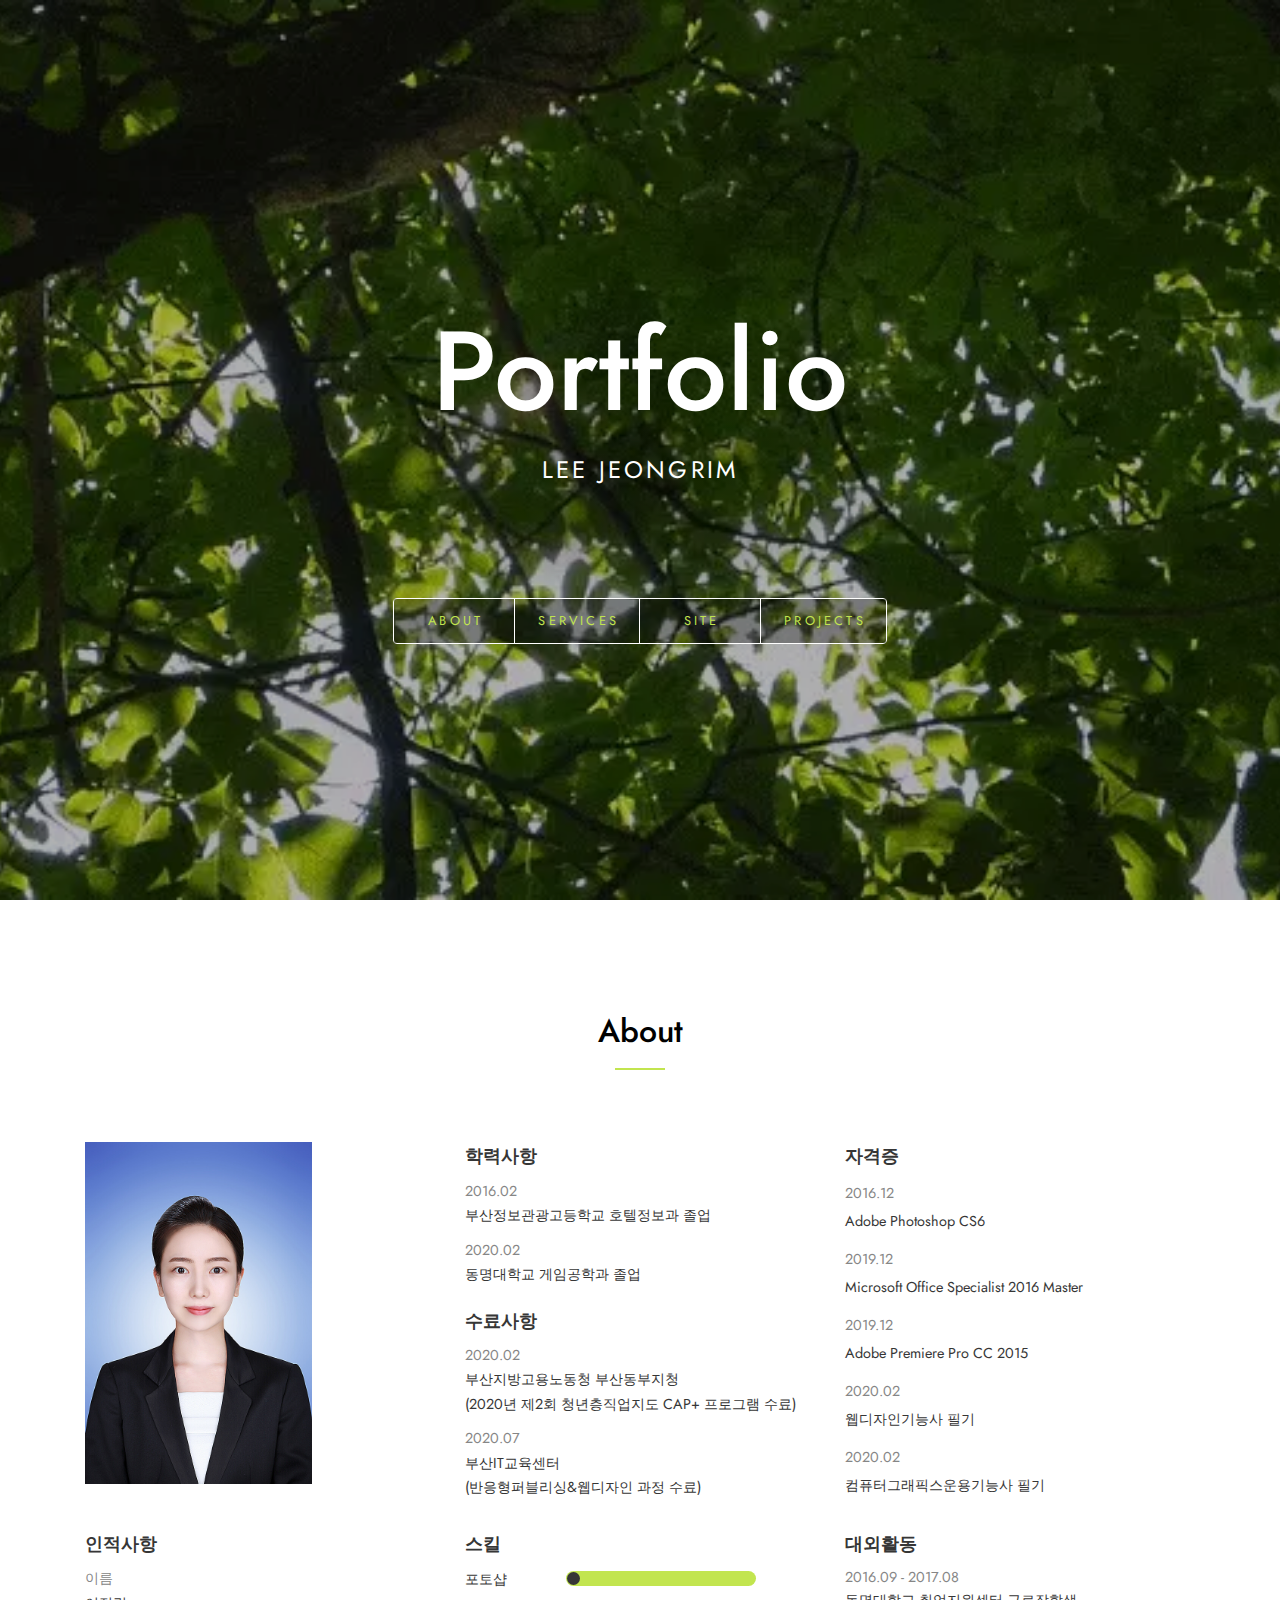
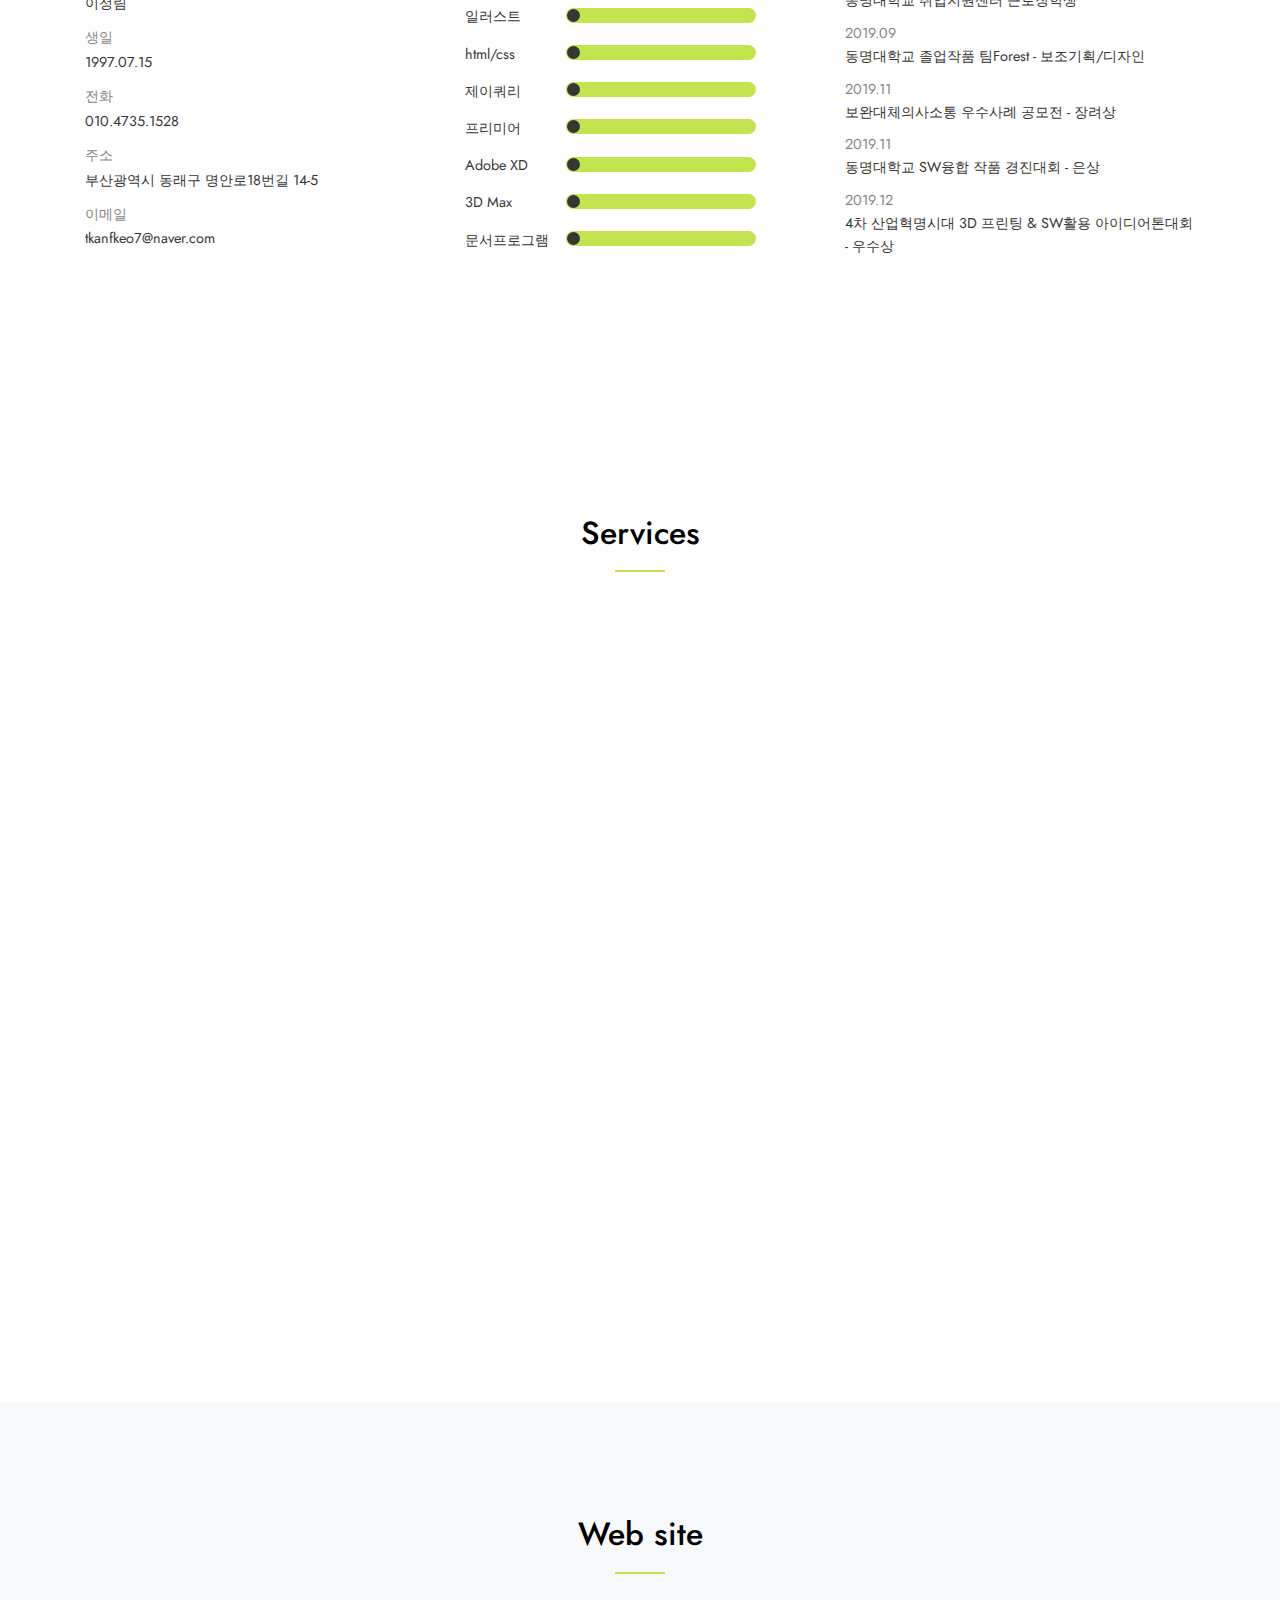
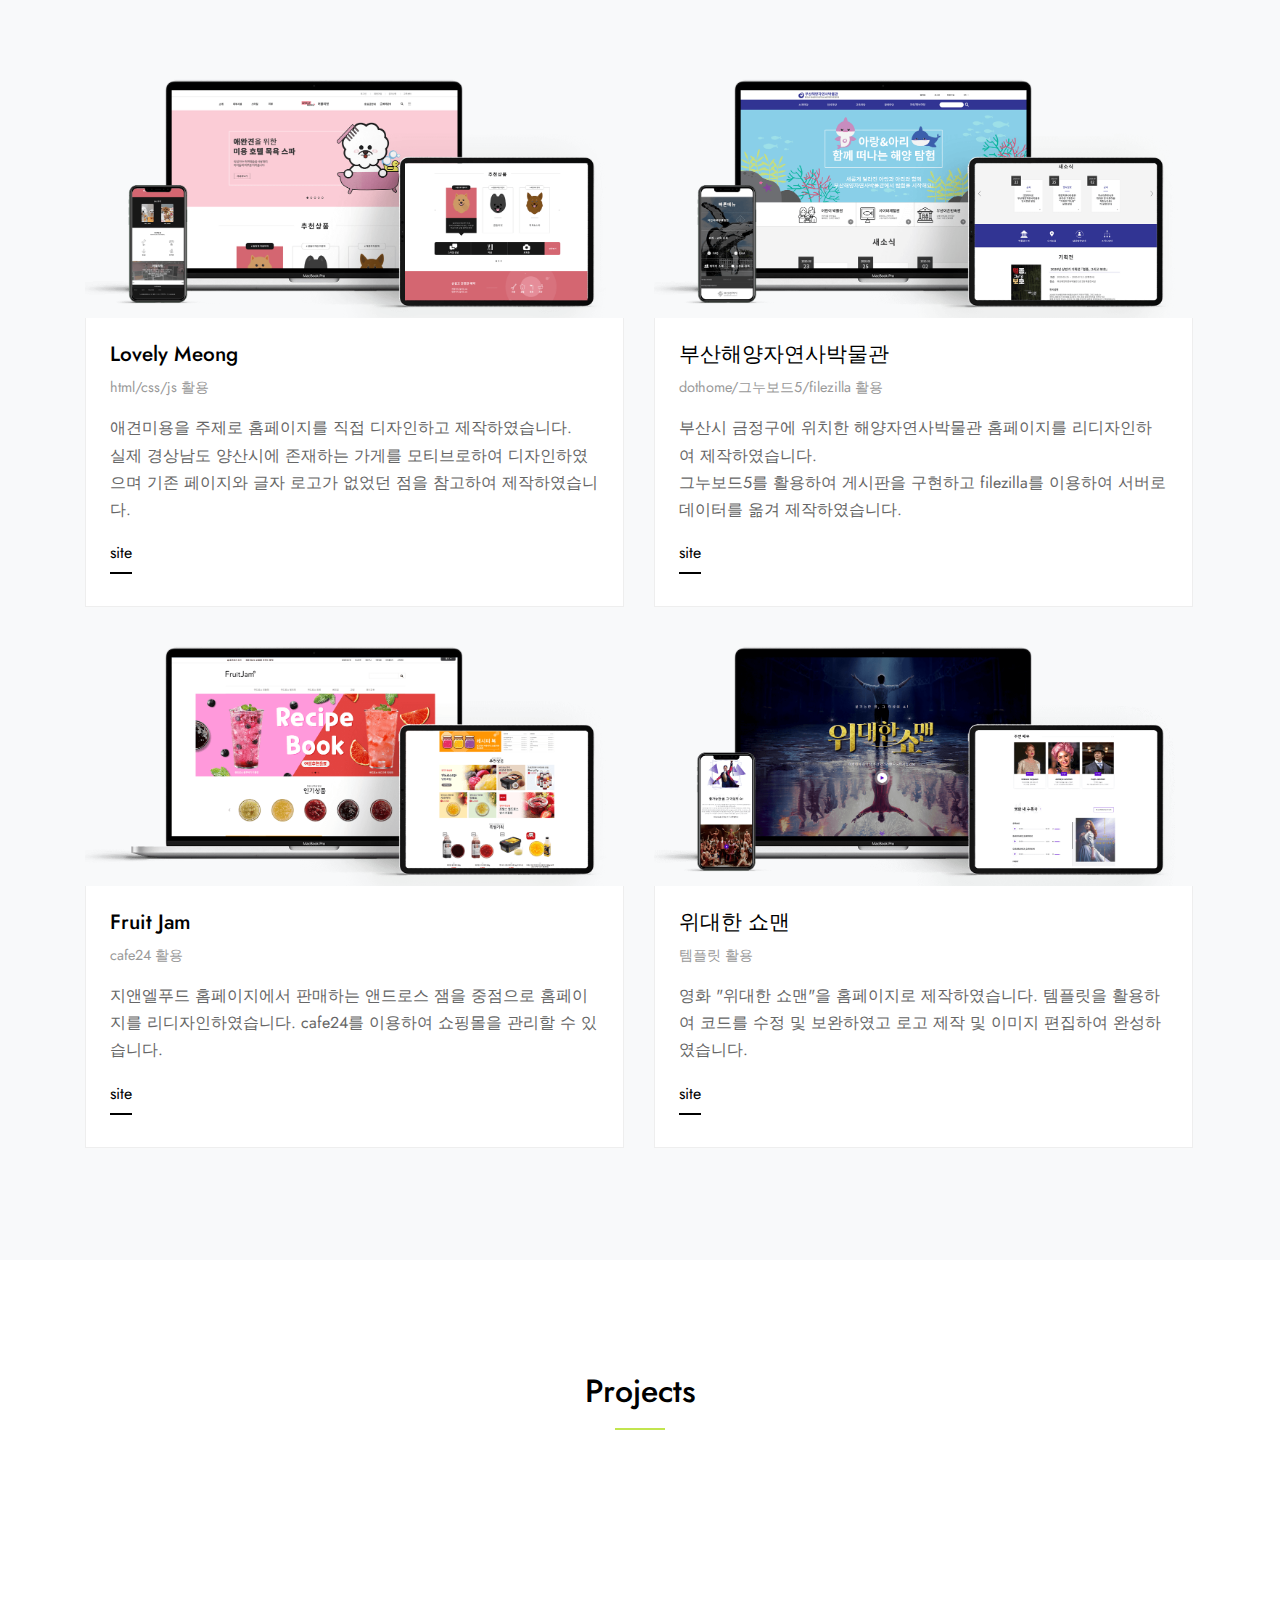
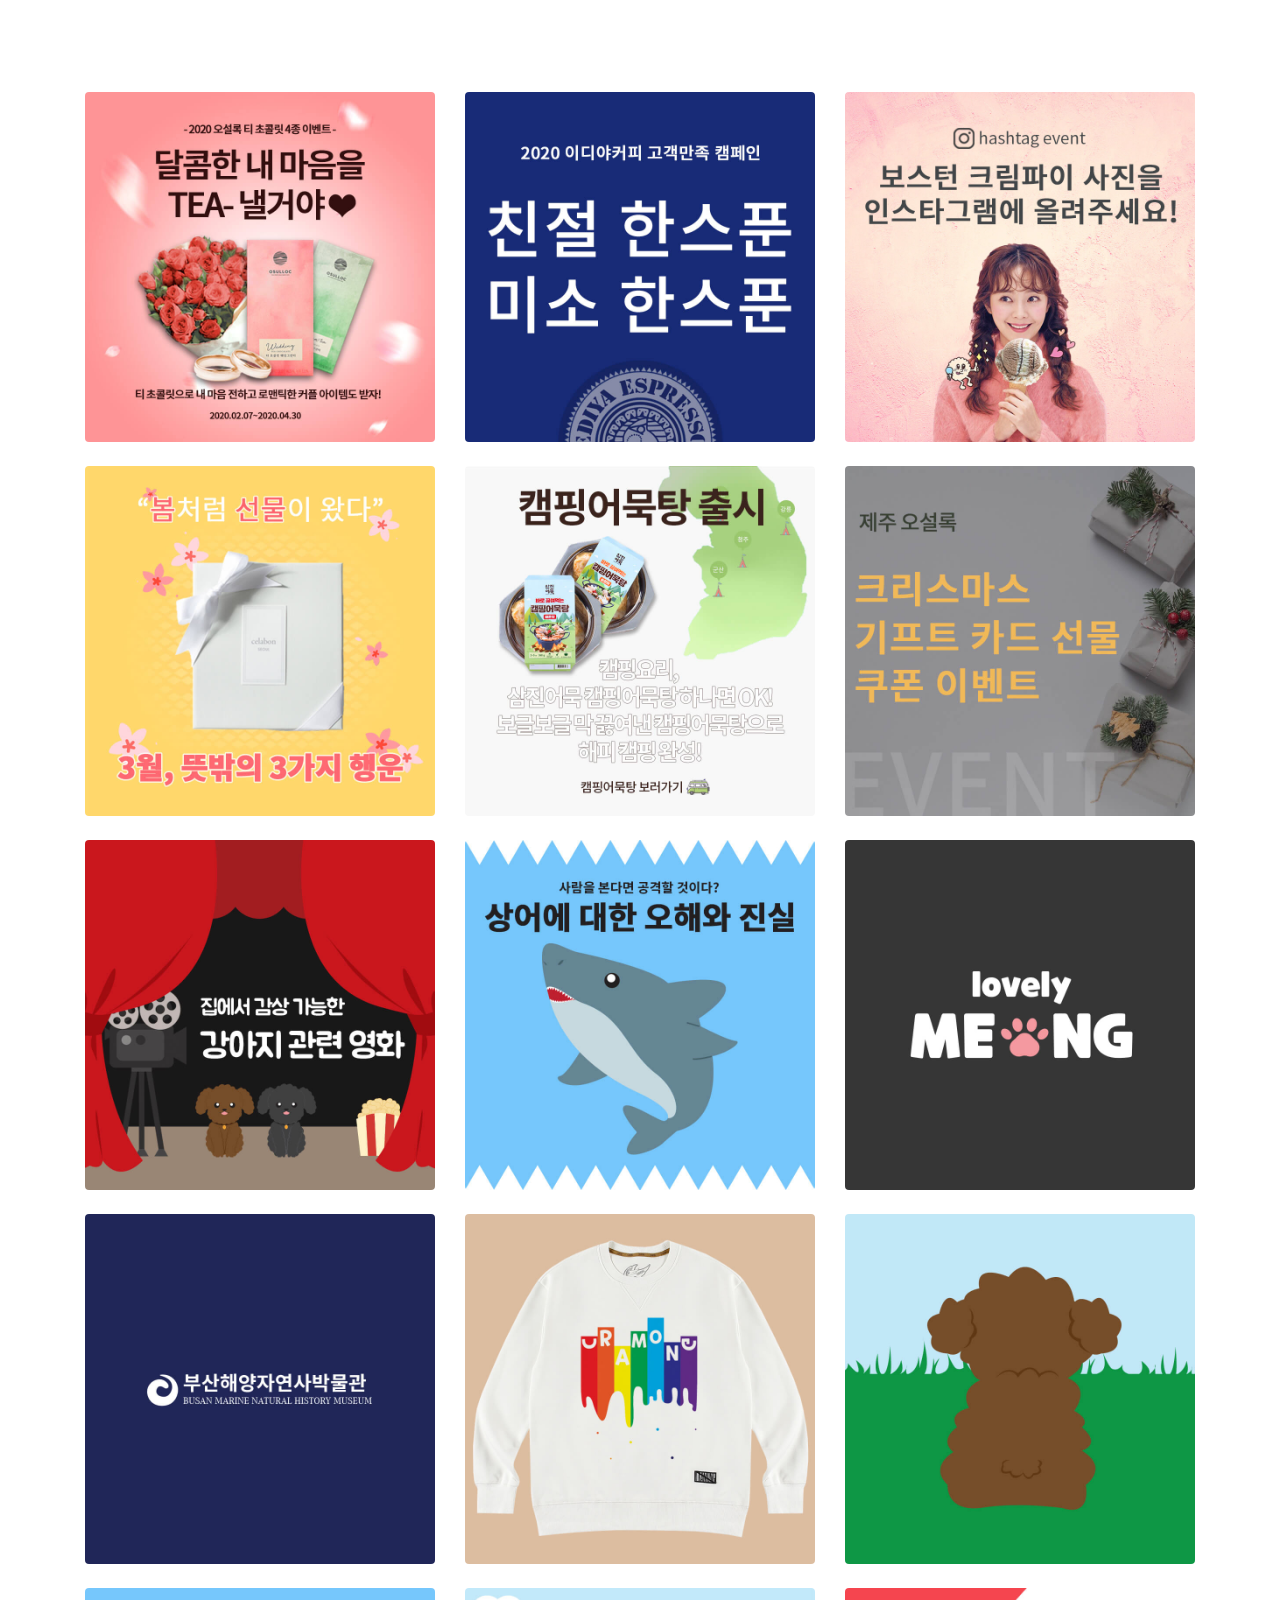
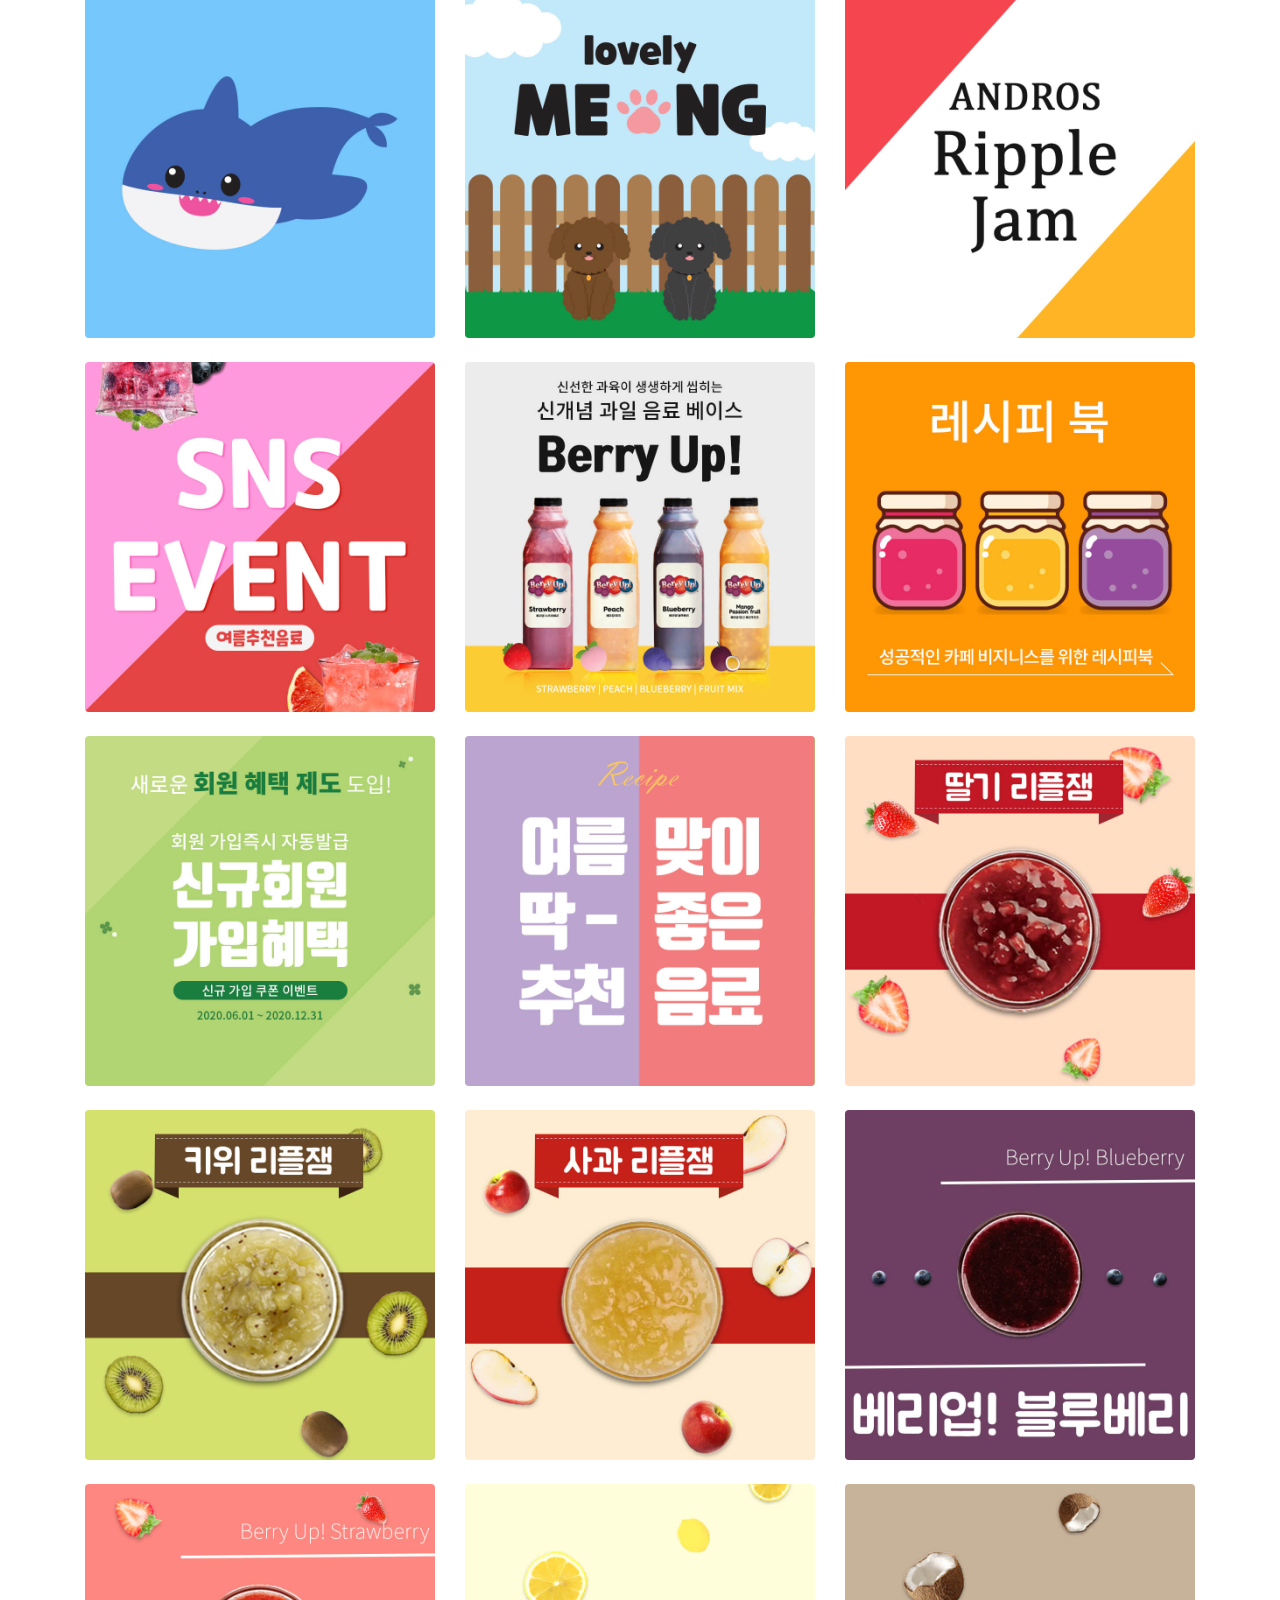
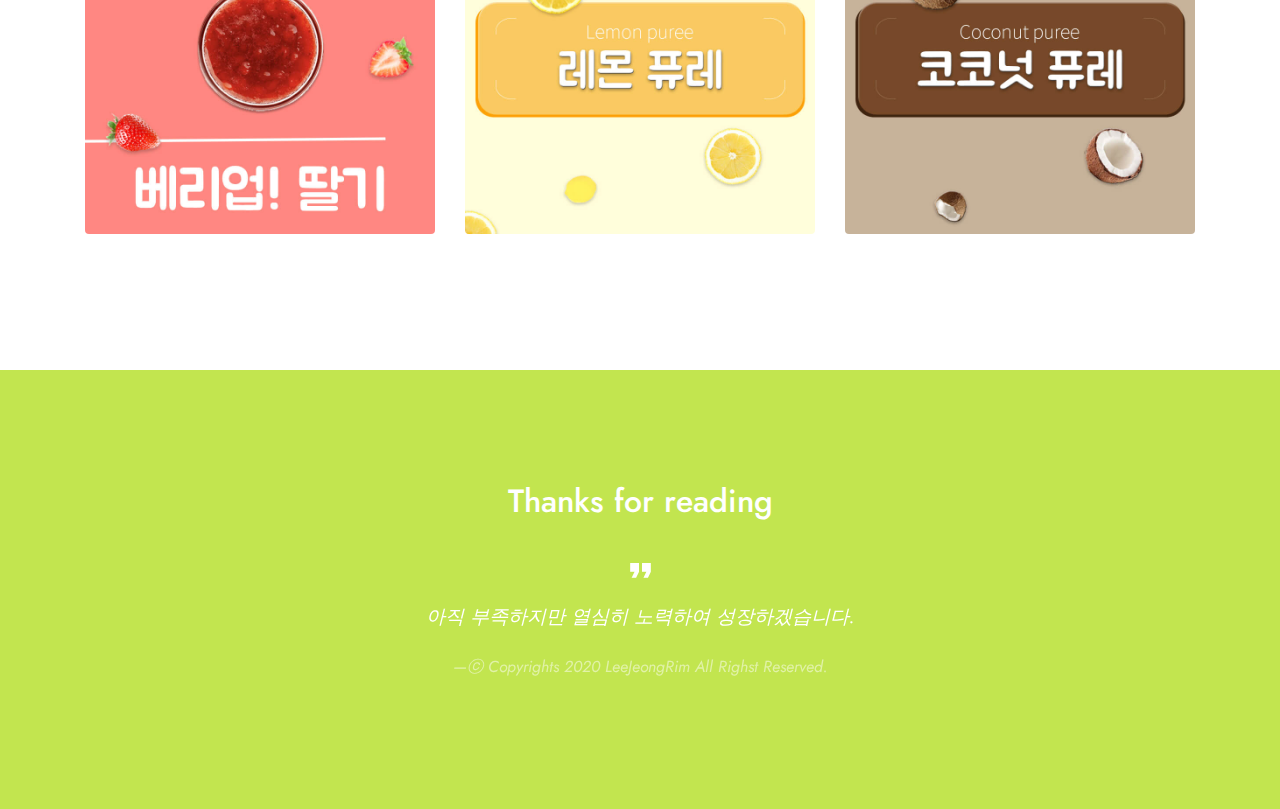
==== index.html @ e8e31aac "up" ====
<!doctype html>
<html lang="en">
  <head>
    <title>JeongRim Portfolio</title>
    <meta charset="utf-8">
    <meta name="viewport" content="width=device-width, initial-scale=1, shrink-to-fit=no">
    
    <link href="https://fonts.googleapis.com/css2?family=Jost:wght@400;700;900&display=swap" rel="stylesheet">
    <link rel="stylesheet" href="fonts/icomoon/style.css">

    <link rel="stylesheet" href="css/bootstrap/bootstrap.css">
    <link rel="stylesheet" href="css/jquery-ui.css">
    <link rel="stylesheet" href="css/owl.carousel.min.css">
    <link rel="stylesheet" href="css/owl.theme.default.min.css">
    <link rel="stylesheet" href="css/owl.theme.default.min.css">

    <link rel="stylesheet" href="css/jquery.fancybox.min.css">

    <link rel="stylesheet" href="css/bootstrap-datepicker.css">

    <link rel="stylesheet" href="fonts/flaticon/font/flaticon.css">

    <link rel="stylesheet" href="css/aos.css">

    <link rel="stylesheet" href="css/style.css">
    
    <link rel="stylesheet" href="css/main.css" />
    
    <link rel="shortcut icon" href="images/ico/favi.ico" type="image/x-icon">
    
  </head>
  <body data-spy="scroll" data-target=".site-navbar-target" data-offset="300">
  

  <div id="overlayer"></div>
  <div class="loader">
    <div class="spinner-border text-primary" role="status">
      <span class="sr-only">Loading...</span>
    </div>
  </div>


  <div class="site-wrap">

    <div class="site-mobile-menu site-navbar-target">
      <div class="site-mobile-menu-header">
        <div class="site-mobile-menu-close mt-3">
          <span class="icon-close2 js-menu-toggle"></span>
        </div>
      </div>
      <div class="site-mobile-menu-body"></div>
    </div>
   
    <header class="site-navbar py-4 js-sticky-header site-navbar-target" role="banner">

      <div class="container">
        <div class="row align-items-center justify-content-center">

          <div class="col-4">
            <h1 class="m-0 site-logo"><a href="index.html"><img src="images/my_logo.png" alt="logo"></a></h1>
            <!--로고제작후삽입-->
          </div>

          <div class="col-8">
            <nav class="site-navigation position-relative text-right" role="navigation">
              <ul class="site-menu main-menu js-clone-nav mr-auto d-none d-lg-block">
                <li><a href="#home-section" class="nav-link">Home</a></li>
                <li><a href="#about-section" class="nav-link">About</a></li>
                <li><a href="#services-section" class="nav-link">Services</a></li>
                <li><a href="#site-section" class="nav-link">site</a></li>
                <li><a href="#projects-section" class="nav-link">Projects</a></li>
              </ul>
            </nav>


            <a href="#" class="d-inline-block d-lg-none site-menu-toggle js-menu-toggle float-right"><span class="icon-menu h3"></span></a>

          </div>

        
        </div>
      </div>
      
    </header>
<!-------------네비끝----------------->

<!-------------메인시작----------------->
    <div class="site-blocks-cover overlay bg-light is-preload" style="background-image: url('images/maker.webp'); background-repeat: no-repeat" id="home-section">

      <div class="container">
        <div class="row justify-content-center">

          <div class="col-12 text-center align-self-center text-intro">
            <div class="row justify-content-center">
              <div class="col-lg-8">
                <div id="header_main">
						<!--<div class="logo">
							<span class="icon fa-gem"></span>
						</div>-->
						<div class="content">
							<div class="inner">
								<h1 class="my_popor">Portfolio</h1>
								<p class="my_popor_name">Lee JeongRim</p>
							</div>
						</div>
						<nav>
							<ul class="site-menu main-menu js-clone-nav mr-auto">
								<li><a href="#about-section" class="main-link">About</a></li>
								<li><a href="#services-section" class="main-link">Services</a></li>
								<li><a href="#site-section" class="main-link">site</a></li>
								<li><a href="#projects-section" class="main-link">Projects</a></li>
								<!--<li><a href="#elements">Elements</a></li>-->
							</ul>
						</nav>
					</div>

              </div>
            </div>
          </div>
            
        </div>
      </div>

    </div>  
<!-------------메인끝----------------->
    

<!-------------자기소개시작----------------->
    <div class="site-section" id="about-section">
      <div class="container">
        <div class="row">
          <div class="col-12 mb-4 position-relative">
            <h2 class="section-title text-center mb-5">About </h2>
          </div>
          <div class="col-lg-4">
            <img src="images/my_img.jpg" alt="Image" class="img-fluid img-my">
            <!--사진생기면넣기-->
          </div>
          
          <div class="col-lg-4 col-lg-4_div">
            <p>학력사항</p>
            <ul class="class_my">
                <li>2016.02<span>부산정보관광고등학교 호텔정보과 졸업</span></li>
                <li>2020.02<span>동명대학교 게임공학과 졸업</span></li>
            </ul>
            <p>수료사항</p>
            <ul class="class_my list_s">
                <li>2020.02<span>부산지방고용노동청 부산동부지청<br>(2020년 제2회 청년층직업지도 CAP+ 프로그램 수료)</span></li>
                <li>2020.07<span>부산IT교육센터<br>(반응형퍼블리싱&amp;웹디자인 과정 수료)</span></li>
            </ul>
          </div>
          
          <div class="col-lg-4 col-lg-4_div">
            <p>자격증</p>
            <ul class="class_my class_my_certificate">
                <li>2016.12<span>Adobe Photoshop CS6</span></li>
                <li>2019.12<span>Microsoft Office Specialist 2016 Master</span></li>
                <li>2019.12<span>Adobe Premiere Pro CC 2015</span></li>
                <li>2020.02<span>웹디자인기능사 필기</span></li>
                <li>2020.02<span>컴퓨터그래픽스운용기능사 필기</span></li>
            </ul>
          </div>
      
          <div class="col-lg-4 col-lg-4_me col-lg-4_div">
            <p>인적사항</p>
            <ul class="class_my class_my2">
                <li>이름<br class="sos_1"><span>이정림</span></li>
                <li>생일<br class="sos_1"><span>1997.07.15</span></li>
                <li>전화<br class="sos_1"><span>010.4735.1528</span></li>
                <li>주소<br class="sos_1"><span>부산광역시 동래구 명안로18번길 14-5</span></li>
                <li>이메일<br class="sos_1"><span>tkanfkeo7@naver.com</span></li>                
            </ul>
          </div>
          
          <div class="col-lg-4 col-lg-4_me col-lg-4_div">
           <p>스킬</p>
            <ul class="class_my class_my_skill">
                <li><span class="skill">포토샵</span>
                <ul class="skill_bar skill_bar1"><li></li></ul></li>
                <li><span class="skill">일러스트</span><ul class="skill_bar skill_bar2"><li></li></ul></li>
                <li><span class="skill">html/css</span><ul class="skill_bar skill_bar3"><li></li></ul></li>
                <li><span class="skill">제이쿼리</span><ul class="skill_bar skill_bar4"><li></li></ul></li>
                <li><span class="skill">프리미어</span><ul class="skill_bar skill_bar5"><li></li></ul></li>
                <li><span class="skill">Adobe XD</span><ul class="skill_bar skill_bar6"><li></li></ul></li>
                <li><span class="skill">3D Max</span><ul class="skill_bar skill_bar7"><li></li></ul></li>
                <li><span class="skill">문서프로그램</span><ul class="skill_bar skill_bar8"><li></li></ul></li>
            </ul>
          </div>
          
          <div class="col-lg-4 col-lg-4_me col-lg-4_div">
            <p>대외활동</p>
            <ul class="class_my class_my_activities">               
                <!--<li>2016.04 - 2016.07<span>동명대학교 S.O.G동아리 팀 프로젝트 - 디자인</span></li>-->
                <li>2016.09 - 2017.08<span>동명대학교 취업지원센터 근로장학생</span></li>
                <li>2019.09<span>동명대학교 졸업작품 팀Forest - 보조기획/디자인</span></li>
                <li>2019.11<span>보완대체의사소통 우수사례 공모전 - 장려상</span></li>
                <li>2019.11<span>동명대학교 SW융합 작품 경진대회 - 은상</span></li>
                <li>2019.12<span>4차 산업혁명시대 3D 프린팅 &amp; SW활용 아이디어톤대회 - 우수상</span></li>
            </ul>
          </div>
          
          
        </div>
      </div>
    </div>
<!-------------자기소개끝----------------->
    
    

<!-------------할수있는일시작----------------->
    <div class="site-section" id="services-section">
      <div class="container">
        <div class="row ">
          <div class="col-12 mb-5 position-relative">
            <h2 class="section-title text-center mb-5">Services</h2>
          </div>
          
          <div class="col-md-6 mb-4" data-aos="fade-up" data-aos-delay="">
            <div class="service d-flex h-100">
              <div class="svg-icon">
                <img src="images/flaticon/smartphone.svg" alt="Image" class="img-fluid">
              </div>
              <div class="service-about">
                <h3>UI/UX 디자인</h3>
                <p>UI/UX를 이해하며 사용자에게 보다 맞는 서비스를 제공하기 위해 다양한 디자인을 경험하고 노력합니다.</p>
              </div>
            </div>
          </div>

          <div class="col-md-6 mb-4" data-aos="fade-up" data-aos-delay="100">
            <div class="service d-flex h-100">
              <div class="svg-icon">
                <img src="images/flaticon/folder.svg" alt="Image" class="img-fluid" style="width: 220px">
              </div>
              <div class="service-about">
                <h3>웹 디자인&amp;퍼블리싱</h3>
                <p>웹페이지 시안을 직접 디자인하고 HTML를 이용하여 코딩이 가능합니다. CSS와 JS를 이용할 수 있으며 다양한 기기에 맞춘 반응형 웹을 만들기위해 노력합니다.</p>
              </div>
            </div>
          </div>

          <div class="col-md-6 mb-4" data-aos="fade-up" data-aos-delay="">
            <div class="service d-flex h-100">
              <div class="svg-icon">
                <img src="images/flaticon/search.svg" alt="Image" class="img-fluid">
              </div>
              <div class="service-about">
                <h3>브랜드&amp;로고 디자인</h3>
                <p>아이템의 특징을 뽑아내거나 재해석하여 디자인합니다. 아이템의 성향에 따라 디자인을 수정할 수 있습니다.</p>
              </div>
            </div>
          </div>

          <div class="col-md-6 mb-4" data-aos="fade-up" data-aos-delay="100">
            <div class="service d-flex h-100">
              <div class="svg-icon">
                <img src="images/flaticon/graphic-design.svg" alt="Image" class="img-fluid" style="width: 195px">
              </div>
              <div class="service-about">
                <h3>문서처리</h3>
                <p>기본 문서 작업에 필요한 프로그램들을 다룰 수 있습니다. 워드와 파워포인트, 엑셀과 엑세스, 한글 등의 프로그램들을 사용할 수 있습니다.</p>
              </div>
            </div>
          </div>

          <div class="col-md-6 mb-4" data-aos="fade-up" data-aos-delay="">
            <div class="service d-flex h-100">
              <div class="svg-icon">
                <img src="images/flaticon/puzzle.svg" alt="Image" class="img-fluid" style="width: 175px">
              </div>
              <div class="service-about">
                <h3>이미지 편집 및 공유</h3>
                <p>포토샵과 일러스트를 사용한 이미지 편집 및 보정, 제작이 가능합니다. Adobe XD를 활용하여 팀원과 정보공유를 할 수 있습니다.</p>
              </div>
            </div>
          </div>

          <div class="col-md-6 mb-4" data-aos="fade-up" data-aos-delay="100">
            <div class="service d-flex h-100">
              <div class="svg-icon">
                <img src="images/flaticon/laptop.svg" alt="Image" class="img-fluid">
              </div>
              <div class="service-about">
                <h3>간단한 영상 및 3D</h3>
                <p>프리미어를 이용하여 동영상 편집 및 제작이 가능하며 3d max를 이용하여 간단한 3D 디자인이 가능합니다.</p>
              </div>
            </div>
          </div>

        </div>
      </div>
    </div>
<!-------------할수있는일끝----------------->
    
  
<!-------------웹사이트시작----------------->  
        <section class="site-section bg-light" id="site-section">
      <div class="container">
        <div class="row">
          
          <div class="col-12 mb-5 position-relative">
            <h2 class="section-title text-center mb-5">Web site</h2>
          </div>

          <div class="col-md-6 mb-5 mb-lg-0 col-lg-4 col-lg-4_my">
            <div class="blog_entry">
              <a href="sub1.html" target="_blank"><img src="images/web_project1.png" alt="Image" class="img-fluid"></a>
              <div class="p-4 bg-white ">
                <h3><a href="sub1.html" target="_blank">Lovely Meong</a></h3>
                <span class="date">html/css/js 활용</span>
                <p class="my_date_p">애견미용을 주제로 홈페이지를 직접 디자인하고 제작하였습니다.<br>실제 경상남도 양산시에 존재하는 가게를 모티브로하여 디자인하였으며 기존 페이지와 글자 로고가 없었던 점을 참고하여 제작하였습니다.</p>
                <p class="more"><a href="sub1.html" target="_blank">site</a></p>
              </div>
            </div>
          </div>

          <div class="col-md-6 mb-5 mb-lg-0 col-lg-4 col-lg-4_my">
            <div class="blog_entry">
              <a href="sub2.html" target="_blank"><img src="images/web_project2.png" alt="Image" class="img-fluid"></a>
              <div class="p-4 bg-white">
                <h3><a href="sub2.html" target="_blank">부산해양자연사박물관</a></h3>
                <span class="date">dothome/그누보드5/filezilla 활용</span>
                <p class="my_date_p">부산시 금정구에 위치한 해양자연사박물관 홈페이지를 리디자인하여 제작하였습니다.<br>그누보드5를 활용하여 게시판을 구현하고 filezilla를 이용하여 서버로 데이터를 옮겨 제작하였습니다.</p>
                <p class="more"><a href="sub2.html" target="_blank">site</a></p>
              </div>
            </div>
          </div>

          <div class="col-md-6 mb-5 mb-lg-0 col-lg-4 col-lg-4_my">
            <div class="blog_entry">
              <a href="sub3.html" target="_blank"><img src="images/web_shopping.png" alt="Image" class="img-fluid"></a>
              <div class="p-4 bg-white">
                <h3><a href="sub3.html" target="_blank">Fruit Jam</a></h3>
                <span class="date">cafe24 활용</span>
                <p class="my_date_p">지앤엘푸드 홈페이지에서 판매하는 앤드로스 잼을 중점으로 홈페이지를 리디자인하였습니다. cafe24를 이용하여 쇼핑몰을 관리할 수 있습니다.</p>
                <p class="more"><a href="sub3.html" target="_blank">site</a></p>
              </div>
            </div>
          </div>
          
          <div class="col-md-6 mb-5 mb-lg-0 col-lg-4 col-lg-4_my">
            <div class="blog_entry">
              <a href="sub4.html" target="_blank"><img src="images/web_showman.png" alt="Image" class="img-fluid"></a>
              <div class="p-4 bg-white">
                <h3><a href="sub4.html" target="_blank">위대한 쇼맨</a></h3>
                <span class="date">템플릿 활용</span>
                <p class="my_date_p">영화 "위대한 쇼맨"을 홈페이지로 제작하였습니다. 템플릿을 활용하여 코드를 수정 및 보완하였고 로고 제작 및 이미지 편집하여 완성하였습니다.</p>
                <p class="more"><a href="sub4.html" target="_blank">site</a></p>
              </div>
            </div>
          </div> 
          
        </div>
      </div>
    </section>
<!-------------웹사이트끝----------------->


<!-------------프로젝트외 나머지 시작----------------->
    <section class="site-section block__62272" id="projects-section">
      

      <div class="container">
        <div class="row mb-5">
          <div class="col-12 position-relative">
            <h2 class="section-title text-center mb-5">Projects</h2>
          </div>
        </div>

        <div class="row justify-content-center mb-5" data-aos="fade">
          <div id="filters" class="filters text-center button-group col-md-7">
            <button class="btn btn-primary active" data-filter="*">All</button><br>
            <button class="btn btn-primary" data-filter=".web_banner">웹배너</button>
            <button class="btn btn-primary" data-filter=".sns">SNS</button>
            <button class="btn btn-primary" data-filter=".cibi">CIBI</button>
            <button class="btn btn-primary" data-filter=".pen">편집물</button><br>
            <button class="btn btn-primary" data-filter=".char">캐릭터</button>
            <button class="btn btn-primary" data-filter=".shopping_banner">쇼핑몰배너</button>
            <button class="btn btn-primary" data-filter=".shopping_detail">상세페이지</button>
          </div>
        </div>  
        
        <!--포스터시작-->
        <div id="posts" class="row no-gutter">
         <!--웹배너-->  
          <div class="item web_banner col-6 col-sm-6 col-md-6 col-lg-4 col-xl-4 mb-4">
            <a href="images/banner_chocolat_b2.jpg" class="item-wrap fancybox">
              <span class="icon-search2" style="text-align: center"><br>오설록<br>배너#1</span>
              <img class="img-fluid" src="images/banner_chocolat_a.jpg">
            </a>
          </div>
          
          <div class="item web_banner col-6 col-sm-6 col-md-6 col-lg-4 col-xl-4 mb-4">
            <a href="images/banner1_coffe_b.jpg" class="item-wrap fancybox">
              <span class="icon-search2" style="text-align: center"><br>이디야<br>배너#2</span>
              <img class="img-fluid" src="images/banner1_coffe_a.jpg">
            </a>
          </div>

          <div class="item web_banner col-6 col-sm-6 col-md-6 col-lg-4 col-xl-4 mb-4">
            <a href="images/banner2_icec_b.jpg" class="item-wrap fancybox">
              <span class="icon-search2" style="text-align: center"><br>베스킨라빈스<br>배너#3</span>
              <img class="img-fluid" src="images/banner2_icec_a.jpg">
            </a>
          </div>

          <div class="item web_banner col-6 col-sm-6 col-md-6 col-lg-4 col-xl-4 mb-4">
            <a href="images/banner3_bank_b.jpg" class="item-wrap fancybox">
              <span class="icon-search2" style="text-align: center"><br>은행이벤트<br>배너#4</span>
              <img class="img-fluid" src="images/banner3_bank_a.jpg">
            </a>
          </div>

          <div class="item web_banner col-6 col-sm-6 col-md-6 col-lg-4 col-xl-4 mb-4">
            <a href="images/banner4_thr_b.jpg" class="item-wrap fancybox">
              <span class="icon-search2" style="text-align: center"><br>삼진어묵<br>배너#4</span>
              <img class="img-fluid" src="images/banner4_thr_a.jpg">
            </a>
          </div>
          
          <div class="item web_banner col-6 col-sm-6 col-md-6 col-lg-4 col-xl-4 mb-4">
            <a href="images/banner5_chrismar_o_b.jpg" class="item-wrap fancybox">
              <span class="icon-search2" style="text-align: center"><br>오설록이벤트<br>배너#5</span>
              <img class="img-fluid" src="images/banner5_chrismar_o_a.jpg">
            </a>
          </div>
         
         
         <!--카드뉴스-->
          <div class="item sns col-6 col-sm-6 col-md-6 col-lg-4 col-xl-4 mb-4">
            <a href="images/project1_cardnews_b.jpg" class="item-wrap fancybox">
              <span class="icon-search2" style="text-align: center"><br>Lovely Meong<br>카드뉴스</span>
              <img class="img-fluid" src="images/project1_cardnews_a.jpg">
            </a>
          </div>

          <div class="item sns col-6 col-sm-6 col-md-6 col-lg-4 col-xl-4 mb-4">
            <a href="images/project2_cardnews_b.jpg" class="item-wrap fancybox">
              <span class="icon-search2" style="text-align: center"><br>부산해양<br>자연사박물관<br>카드뉴스</span>
              <img class="img-fluid" src="images/project2_cardnews_a.jpg">
            </a>
          </div>
         
         <!--cibi-->
         <div class="item cibi col-6 col-sm-6 col-md-6 col-lg-4 col-xl-4 mb-4">
            <a href="images/cibi_project1_b.jpg" class="item-wrap fancybox">
              <span class="icon-search2" style="text-align: center"><br>Lovely Meong<br>브랜딩</span>
              <img class="img-fluid" src="images/cibi_project1_a.jpg">
            </a>
          </div>
          
          <div class="item cibi col-6 col-sm-6 col-md-6 col-lg-4 col-xl-4 mb-4">
            <a href="images/cibi_project2_b.jpg" class="item-wrap fancybox">
              <span class="icon-search2" style="text-align: center"><br>부산해양<br>자연사박물관<br>브랜딩</span>
              <img class="img-fluid" src="images/cibi_project2_a.jpg">
            </a>
          </div>
         
          <div class="item cibi col-6 col-sm-6 col-md-6 col-lg-4 col-xl-4 mb-4">
            <a href="images/cibi_logo_cramong_a.jpg" class="item-wrap fancybox">
              <span class="icon-search2" style="text-align: center"><br>끄라몽 음악 공모전<br>브랜드로고</span>
              <img class="img-fluid" src="images/cibi_logo_cramong_b.jpg">
            </a>
          </div>
          
          <!--<div class="item cibi col-6 col-sm-6 col-md-6 col-lg-4 col-xl-4 mb-4">
            <a href="images/cibi_sp_logo_b.jpg" class="item-wrap fancybox">
              <span class="icon-search2" style="text-align: center">FruitJam<br>브랜드로고</span>
              <img class="img-fluid" src="images/cibi_sp_logo_a.jpg">
            </a>
          </div>-->

          
         <!--캐릭터--->
          <div class="item char col-6 col-sm-6 col-md-6 col-lg-4 col-xl-4 mb-4">
            <a href="images/lovelymeong_ch_b.jpg" class="item-wrap fancybox">
              <span class="icon-search2" style="text-align: center"><br>LovelyMeong<br>캐릭터</span>
              <img class="img-fluid" src="images/lovelymeong_ch_a.jpg">
            </a>
          </div>
          
          <div class="item char col-6 col-sm-6 col-md-6 col-lg-4 col-xl-4 mb-4">
            <a href="images/btm_ch_b.jpg" class="item-wrap fancybox">
              <span class="icon-search2" style="text-align: center"><br>부산해양<br>자연사박물관<br>캐릭터</span>
              <img class="img-fluid" src="images/btm_ch_a.jpg">
            </a>
          </div>
          
          
          <!--편집물-->
          <div class="item pen col-6 col-sm-6 col-md-6 col-lg-4 col-xl-4 mb-4">
            <a href="images/lovelymeong_all_b.jpg" class="item-wrap fancybox">
              <span class="icon-search2" style="text-align: center"><br>LovelyMeong<br>편집물</span>
              <img class="img-fluid" src="images/lovelymeong_all_a.jpg">
            </a>
          </div>
          
          
          <!--쇼핑몰배너-->
          <div class="item shopping_banner col-6 col-sm-6 col-md-6 col-lg-4 col-xl-4 mb-4">
            <a href="images/sp_banner1_b.jpg" class="item-wrap fancybox"> 
              <span class="icon-search2" style="text-align: center"><br>Fruit Jam<br>배너#1</span>
              <img class="img-fluid" src="images/sp_banner1_a.jpg">
            </a>
          </div>     
          
          <div class="item shopping_banner col-6 col-sm-6 col-md-6 col-lg-4 col-xl-4 mb-4">
            <a href="images/sp_banner2_b.jpg" class="item-wrap fancybox">
              <span class="icon-search2" style="text-align: center"><br>Fruit Jam<br>배너#2</span>
              <img class="img-fluid" src="images/sp_banner2_a.jpg">
            </a>
          </div>
          
          <div class="item shopping_banner col-6 col-sm-6 col-md-6 col-lg-4 col-xl-4 mb-4">
            <a href="images/sp_banner3_b.jpg" class="item-wrap fancybox">
              <span class="icon-search2" style="text-align: center"><br>Fruit Jam<br>배너#3</span>
              <img class="img-fluid" src="images/sp_banner3_a.jpg">
            </a>
          </div>
          
          <div class="item shopping_banner col-6 col-sm-6 col-md-6 col-lg-4 col-xl-4 mb-4">
            <a href="images/sp_banner4_b.jpg" class="item-wrap fancybox">
              <span class="icon-search2" style="text-align: center"><br>Fruit Jam<br>배너#4</span>
              <img class="img-fluid" src="images/sp_banner4_a.jpg">
            </a>
          </div>
          
          <!--상세페이지-->
          <div class="item shopping_detail col-6 col-sm-6 col-md-6 col-lg-4 col-xl-4 mb-4">
            <a href="images/sp_detail1_popup_b.jpg" class="item-wrap fancybox">
              <span class="icon-search2" style="text-align: center"><br>Fruit Jam<br>팝업</span>
              <img class="img-fluid" src="images/sp_detail1_popup_a.jpg">
            </a>
          </div>         
          
          <div class="item shopping_detail col-6 col-sm-6 col-md-6 col-lg-4 col-xl-4 mb-4">
            <a href="images/sp_detail1_event_b.jpg" class="item-wrap fancybox">
              <span class="icon-search2" style="text-align: center"><br>Fruit Jam<br>이벤트</span>
              <img class="img-fluid" src="images/sp_detail1_event_a.jpg">
            </a>
          </div>
          <!--상품상세-->
          <div class="item shopping_detail col-6 col-sm-6 col-md-6 col-lg-4 col-xl-4 mb-4">
            <a href="images/sp_detail1_b.jpg" class="item-wrap fancybox">
              <span class="icon-search2" style="text-align: center"><br>딸기 리플잼<br>상세페이지</span>
              <img class="img-fluid" src="images/sp_detail1_a.jpg">
            </a>
          </div>
          
          <div class="item shopping_detail col-6 col-sm-6 col-md-6 col-lg-4 col-xl-4 mb-4">
            <a href="images/sp_detail2_b.jpg" class="item-wrap fancybox">
              <span class="icon-search2" style="text-align: center"><br>키위 리플잼<br>상세페이지</span>
              <img class="img-fluid" src="images/sp_detail2_a.jpg">
            </a>
          </div>
          
          <div class="item shopping_detail col-6 col-sm-6 col-md-6 col-lg-4 col-xl-4 mb-4">
            <a href="images/sp_detail3_b.jpg" class="item-wrap fancybox">
              <span class="icon-search2" style="text-align: center"><br>사과 리플잼<br>상세페이지</span>
              <img class="img-fluid" src="images/sp_detail3_a.jpg">
            </a>
          </div>
          
          <div class="item shopping_detail col-6 col-sm-6 col-md-6 col-lg-4 col-xl-4 mb-4">
            <a href="images/sp_detail4_b.jpg" class="item-wrap fancybox">
              <span class="icon-search2" style="text-align: center"><br>베리업!<br>블루베리<br>상세페이지</span>
              <img class="img-fluid" src="images/sp_detail4_a.jpg">
            </a>
          </div>
          
          <div class="item shopping_detail col-6 col-sm-6 col-md-6 col-lg-4 col-xl-4 mb-4">
            <a href="images/sp_detail5_b.jpg" class="item-wrap fancybox">
              <span class="icon-search2" style="text-align: center"><br>베리업!<br>딸기<br>상세페이지</span>
              <img class="img-fluid" src="images/sp_detail5_a.jpg">
            </a>
          </div>
          
          <div class="item shopping_detail col-6 col-sm-6 col-md-6 col-lg-4 col-xl-4 mb-4">
            <a href="images/sp_detail6_b.jpg" class="item-wrap fancybox">
              <span class="icon-search2" style="text-align: center"><br>레몬 퓨레<br>상세페이지</span>
              <img class="img-fluid" src="images/sp_detail6_a.jpg">
            </a>
          </div>
          
          <div class="item shopping_detail col-6 col-sm-6 col-md-6 col-lg-4 col-xl-4 mb-4">
            <a href="images/sp_detail7_b.jpg" class="item-wrap fancybox">
              <span class="icon-search2" style="text-align: center"><br>코코넛 퓨레<br>상세페이지</span>
              <img class="img-fluid" src="images/sp_detail7_a.jpg">
            </a>
          </div>
          

        </div>
      </div>
      
      <!--닌텐도랑 레고 메인시안
         <div class="item visual col-6 col-sm-6 col-md-6 col-lg-4 col-xl-4 mb-4">
              <a href="images/layout2_b.jpg" class="item-wrap fancybox">
              <span class="icon-search2" style="text-align: center"><br>LOGO<br>메인시안</span>
              <img class="img-fluid" src="images/layout2_a.jpg">
            </a>
          </div>
         
          <div class="item visual col-6 col-sm-6 col-md-6 col-lg-4 col-xl-4 mb-4">
              <a href="images/layout1_b.jpg" class="item-wrap fancybox">
              <span class="icon-search2" style="text-align: center"><br>Nintendo<br>메인시안</span>
              <img class="img-fluid" src="images/layout1_a.jpg">
            </a>
          </div>
          -->

    </section>

<!-------------나머지끝----------------->

   
   
<!-------------잡다한설명?시작----------------->
    <section class="site-section bg-primary">
      <div class="container">
        <div class="row">
          <div class="col-12 mb-5 mb-5_my position-relative">
            <h2 class="section-title text-center mb-5 mb-5_my text-white">Thanks for reading</h2>
          </div>
        </div>
        <div class="owl-carousel slide-one-item">
          <div class="slide">
            <blockquote>
              <p>아직 부족하지만 열심히 노력하여 성장하겠습니다.</p>
              <p><cite>&mdash;ⓒ Copyrights 2020 LeeJeongRim All Righst Reserved.</cite></p>
            </blockquote>
          </div>
        </div>
      </div>
    </section>

<!-------------설명끝----------------->
    
    

  </div> <!-- .site-wrap -->

  <script src="js/jquery-3.3.1.min.js"></script>
  <script src="js/jquery-ui.js"></script>
  <script src="js/popper.min.js"></script>
  <script src="js/bootstrap.min.js"></script>
  <script src="js/owl.carousel.min.js"></script>
  <script src="js/jquery.easing.1.3.js"></script>
  <script src="js/aos.js"></script>
  <script src="js/jquery.fancybox.min.js"></script>
  <script src="js/jquery.sticky.js"></script>
  <script src="js/isotope.pkgd.min.js"></script>

  
  <script src="js/main.js"></script>
  </body>
</html>
---- fonts/icomoon/style.css ----
@font-face {
  font-family: 'icomoon';
  src:  url('fonts/icomoon.eot?10si43');
  src:  url('fonts/icomoon.eot?10si43#iefix') format('embedded-opentype'),
    url('fonts/icomoon.ttf?10si43') format('truetype'),
    url('fonts/icomoon.woff?10si43') format('woff'),
    url('fonts/icomoon.svg?10si43#icomoon') format('svg');
  font-weight: normal;
  font-style: normal;
}

[class^="icon-"], [class*=" icon-"] {
  /* use !important to prevent issues with browser extensions that change fonts */
  font-family: 'icomoon' !important;
  speak: none;
  font-style: normal;
  font-weight: normal;
  font-variant: normal;
  text-transform: none;
  line-height: 1;

  /* Better Font Rendering =========== */
  -webkit-font-smoothing: antialiased;
  -moz-osx-font-smoothing: grayscale;
}

.icon-asterisk:before {
  content: "\f069";
}
.icon-plus:before {
  content: "\f067";
}
.icon-question:before {
  content: "\f128";
}
.icon-minus:before {
  content: "\f068";
}
.icon-glass:before {
  content: "\f000";
}
.icon-music:before {
  content: "\f001";
}
.icon-search:before {
  content: "\f002";
}
.icon-envelope-o:before {
  content: "\f003";
}
.icon-heart:before {
  content: "\f004";
}
.icon-star:before {
  content: "\f005";
}
.icon-star-o:before {
  content: "\f006";
}
.icon-user:before {
  content: "\f007";
}
.icon-film:before {
  content: "\f008";
}
.icon-th-large:before {
  content: "\f009";
}
.icon-th:before {
  content: "\f00a";
}
.icon-th-list:before {
  content: "\f00b";
}
.icon-check:before {
  content: "\f00c";
}
.icon-close:before {
  content: "\f00d";
}
.icon-remove:before {
  content: "\f00d";
}
.icon-times:before {
  content: "\f00d";
}
.icon-search-plus:before {
  content: "\f00e";
}
.icon-search-minus:before {
  content: "\f010";
}
.icon-power-off:before {
  content: "\f011";
}
.icon-signal:before {
  content: "\f012";
}
.icon-cog:before {
  content: "\f013";
}
.icon-gear:before {
  content: "\f013";
}
.icon-trash-o:before {
  content: "\f014";
}
.icon-home:before {
  content: "\f015";
}
.icon-file-o:before {
  content: "\f016";
}
.icon-clock-o:before {
  content: "\f017";
}
.icon-road:before {
  content: "\f018";
}
.icon-download:before {
  content: "\f019";
}
.icon-arrow-circle-o-down:before {
  content: "\f01a";
}
.icon-arrow-circle-o-up:before {
  content: "\f01b";
}
.icon-inbox:before {
  content: "\f01c";
}
.icon-play-circle-o:before {
  content: "\f01d";
}
.icon-repeat:before {
  content: "\f01e";
}
.icon-rotate-right:before {
  content: "\f01e";
}
.icon-refresh:before {
  content: "\f021";
}
.icon-list-alt:before {
  content: "\f022";
}
.icon-lock:before {
  content: "\f023";
}
.icon-flag:before {
  content: "\f024";
}
.icon-headphones:before {
  content: "\f025";
}
.icon-volume-off:before {
  content: "\f026";
}
.icon-volume-down:before {
  content: "\f027";
}
.icon-volume-up:before {
  content: "\f028";
}
.icon-qrcode:before {
  content: "\f029";
}
.icon-barcode:before {
  content: "\f02a";
}
.icon-tag:before {
  content: "\f02b";
}
.icon-tags:before {
  content: "\f02c";
}
.icon-book:before {
  content: "\f02d";
}
.icon-bookmark:before {
  content: "\f02e";
}
.icon-print:before {
  content: "\f02f";
}
.icon-camera:before {
  content: "\f030";
}
.icon-font:before {
  content: "\f031";
}
.icon-bold:before {
  content: "\f032";
}
.icon-italic:before {
  content: "\f033";
}
.icon-text-height:before {
  content: "\f034";
}
.icon-text-width:before {
  content: "\f035";
}
.icon-align-left:before {
  content: "\f036";
}
.icon-align-center:before {
  content: "\f037";
}
.icon-align-right:before {
  content: "\f038";
}
.icon-align-justify:before {
  content: "\f039";
}
.icon-list:before {
  content: "\f03a";
}
.icon-dedent:before {
  content: "\f03b";
}
.icon-outdent:before {
  content: "\f03b";
}
.icon-indent:before {
  content: "\f03c";
}
.icon-video-camera:before {
  content: "\f03d";
}
.icon-image:before {
  content: "\f03e";
}
.icon-photo:before {
  content: "\f03e";
}
.icon-picture-o:before {
  content: "\f03e";
}
.icon-pencil:before {
  content: "\f040";
}
.icon-map-marker:before {
  content: "\f041";
}
.icon-adjust:before {
  content: "\f042";
}
.icon-tint:before {
  content: "\f043";
}
.icon-edit:before {
  content: "\f044";
}
.icon-pencil-square-o:before {
  content: "\f044";
}
.icon-share-square-o:before {
  content: "\f045";
}
.icon-check-square-o:before {
  content: "\f046";
}
.icon-arrows:before {
  content: "\f047";
}
.icon-step-backward:before {
  content: "\f048";
}
.icon-fast-backward:before {
  content: "\f049";
}
.icon-backward:before {
  content: "\f04a";
}
.icon-play:before {
  content: "\f04b";
}
.icon-pause:before {
  content: "\f04c";
}
.icon-stop:before {
  content: "\f04d";
}
.icon-forward:before {
  content: "\f04e";
}
.icon-fast-forward:before {
  content: "\f050";
}
.icon-step-forward:before {
  content: "\f051";
}
.icon-eject:before {
  content: "\f052";
}
.icon-chevron-left:before {
  content: "\f053";
}
.icon-chevron-right:before {
  content: "\f054";
}
.icon-plus-circle:before {
  content: "\f055";
}
.icon-minus-circle:before {
  content: "\f056";
}
.icon-times-circle:before {
  content: "\f057";
}
.icon-check-circle:before {
  content: "\f058";
}
.icon-question-circle:before {
  content: "\f059";
}
.icon-info-circle:before {
  content: "\f05a";
}
.icon-crosshairs:before {
  content: "\f05b";
}
.icon-times-circle-o:before {
  content: "\f05c";
}
.icon-check-circle-o:before {
  content: "\f05d";
}
.icon-ban:before {
  content: "\f05e";
}
.icon-arrow-left:before {
  content: "\f060";
}
.icon-arrow-right:before {
  content: "\f061";
}
.icon-arrow-up:before {
  content: "\f062";
}
.icon-arrow-down:before {
  content: "\f063";
}
.icon-mail-forward:before {
  content: "\f064";
}
.icon-share:before {
  content: "\f064";
}
.icon-expand:before {
  content: "\f065";
}
.icon-compress:before {
  content: "\f066";
}
.icon-exclamation-circle:before {
  content: "\f06a";
}
.icon-gift:before {
  content: "\f06b";
}
.icon-leaf:before {
  content: "\f06c";
}
.icon-fire:before {
  content: "\f06d";
}
.icon-eye:before {
  content: "\f06e";
}
.icon-eye-slash:before {
  content: "\f070";
}
.icon-exclamation-triangle:before {
  content: "\f071";
}
.icon-warning:before {
  content: "\f071";
}
.icon-plane:before {
  content: "\f072";
}
.icon-calendar:before {
  content: "\f073";
}
.icon-random:before {
  content: "\f074";
}
.icon-comment:before {
  content: "\f075";
}
.icon-magnet:before {
  content: "\f076";
}
.icon-chevron-up:before {
  content: "\f077";
}
.icon-chevron-down:before {
  content: "\f078";
}
.icon-retweet:before {
  content: "\f079";
}
.icon-shopping-cart:before {
  content: "\f07a";
}
.icon-folder:before {
  content: "\f07b";
}
.icon-folder-open:before {
  content: "\f07c";
}
.icon-arrows-v:before {
  content: "\f07d";
}
.icon-arrows-h:before {
  content: "\f07e";
}
.icon-bar-chart:before {
  content: "\f080";
}
.icon-bar-chart-o:before {
  content: "\f080";
}
.icon-twitter-square:before {
  content: "\f081";
}
.icon-facebook-square:before {
  content: "\f082";
}
.icon-camera-retro:before {
  content: "\f083";
}
.icon-key:before {
  content: "\f084";
}
.icon-cogs:before {
  content: "\f085";
}
.icon-gears:before {
  content: "\f085";
}
.icon-comments:before {
  content: "\f086";
}
.icon-thumbs-o-up:before {
  content: "\f087";
}
.icon-thumbs-o-down:before {
  content: "\f088";
}
.icon-star-half:before {
  content: "\f089";
}
.icon-heart-o:before {
  content: "\f08a";
}
.icon-sign-out:before {
  content: "\f08b";
}
.icon-linkedin-square:before {
  content: "\f08c";
}
.icon-thumb-tack:before {
  content: "\f08d";
}
.icon-external-link:before {
  content: "\f08e";
}
.icon-sign-in:before {
  content: "\f090";
}
.icon-trophy:before {
  content: "\f091";
}
.icon-github-square:before {
  content: "\f092";
}
.icon-upload:before {
  content: "\f093";
}
.icon-lemon-o:before {
  content: "\f094";
}
.icon-phone:before {
  content: "\f095";
}
.icon-square-o:before {
  content: "\f096";
}
.icon-bookmark-o:before {
  content: "\f097";
}
.icon-phone-square:before {
  content: "\f098";
}
.icon-twitter:before {
  content: "\f099";
}
.icon-facebook:before {
  content: "\f09a";
}
.icon-facebook-f:before {
  content: "\f09a";
}
.icon-github:before {
  content: "\f09b";
}
.icon-unlock:before {
  content: "\f09c";
}
.icon-credit-card:before {
  content: "\f09d";
}
.icon-feed:before {
  content: "\f09e";
}
.icon-rss:before {
  content: "\f09e";
}
.icon-hdd-o:before {
  content: "\f0a0";
}
.icon-bullhorn:before {
  content: "\f0a1";
}
.icon-bell-o:before {
  content: "\f0a2";
}
.icon-certificate:before {
  content: "\f0a3";
}
.icon-hand-o-right:before {
  content: "\f0a4";
}
.icon-hand-o-left:before {
  content: "\f0a5";
}
.icon-hand-o-up:before {
  content: "\f0a6";
}
.icon-hand-o-down:before {
  content: "\f0a7";
}
.icon-arrow-circle-left:before {
  content: "\f0a8";
}
.icon-arrow-circle-right:before {
  content: "\f0a9";
}
.icon-arrow-circle-up:before {
  content: "\f0aa";
}
.icon-arrow-circle-down:before {
  content: "\f0ab";
}
.icon-globe:before {
  content: "\f0ac";
}
.icon-wrench:before {
  content: "\f0ad";
}
.icon-tasks:before {
  content: "\f0ae";
}
.icon-filter:before {
  content: "\f0b0";
}
.icon-briefcase:before {
  content: "\f0b1";
}
.icon-arrows-alt:before {
  content: "\f0b2";
}
.icon-group:before {
  content: "\f0c0";
}
.icon-users:before {
  content: "\f0c0";
}
.icon-chain:before {
  content: "\f0c1";
}
.icon-link:before {
  content: "\f0c1";
}
.icon-cloud:before {
  content: "\f0c2";
}
.icon-flask:before {
  content: "\f0c3";
}
.icon-cut:before {
  content: "\f0c4";
}
.icon-scissors:before {
  content: "\f0c4";
}
.icon-copy:before {
  content: "\f0c5";
}
.icon-files-o:before {
  content: "\f0c5";
}
.icon-paperclip:before {
  content: "\f0c6";
}
.icon-floppy-o:before {
  content: "\f0c7";
}
.icon-save:before {
  content: "\f0c7";
}
.icon-square:before {
  content: "\f0c8";
}
.icon-bars:before {
  content: "\f0c9";
}
.icon-navicon:before {
  content: "\f0c9";
}
.icon-reorder:before {
  content: "\f0c9";
}
.icon-list-ul:before {
  content: "\f0ca";
}
.icon-list-ol:before {
  content: "\f0cb";
}
.icon-strikethrough:before {
  content: "\f0cc";
}
.icon-underline:before {
  content: "\f0cd";
}
.icon-table:before {
  content: "\f0ce";
}
.icon-magic:before {
  content: "\f0d0";
}
.icon-truck:before {
  content: "\f0d1";
}
.icon-pinterest:before {
  content: "\f0d2";
}
.icon-pinterest-square:before {
  content: "\f0d3";
}
.icon-google-plus-square:before {
  content: "\f0d4";
}
.icon-google-plus:before {
  content: "\f0d5";
}
.icon-money:before {
  content: "\f0d6";
}
.icon-caret-down:before {
  content: "\f0d7";
}
.icon-caret-up:before {
  content: "\f0d8";
}
.icon-caret-left:before {
  content: "\f0d9";
}
.icon-caret-right:before {
  content: "\f0da";
}
.icon-columns:before {
  content: "\f0db";
}
.icon-sort:before {
  content: "\f0dc";
}
.icon-unsorted:before {
  content: "\f0dc";
}
.icon-sort-desc:before {
  content: "\f0dd";
}
.icon-sort-down:before {
  content: "\f0dd";
}
.icon-sort-asc:before {
  content: "\f0de";
}
.icon-sort-up:before {
  content: "\f0de";
}
.icon-envelope:before {
  content: "\f0e0";
}
.icon-linkedin:before {
  content: "\f0e1";
}
.icon-rotate-left:before {
  content: "\f0e2";
}
.icon-undo:before {
  content: "\f0e2";
}
.icon-gavel:before {
  content: "\f0e3";
}
.icon-legal:before {
  content: "\f0e3";
}
.icon-dashboard:before {
  content: "\f0e4";
}
.icon-tachometer:before {
  content: "\f0e4";
}
.icon-comment-o:before {
  content: "\f0e5";
}
.icon-comments-o:before {
  content: "\f0e6";
}
.icon-bolt:before {
  content: "\f0e7";
}
.icon-flash:before {
  content: "\f0e7";
}
.icon-sitemap:before {
  content: "\f0e8";
}
.icon-umbrella:before {
  content: "\f0e9";
}
.icon-clipboard:before {
  content: "\f0ea";
}
.icon-paste:before {
  content: "\f0ea";
}
.icon-lightbulb-o:before {
  content: "\f0eb";
}
.icon-exchange:before {
  content: "\f0ec";
}
.icon-cloud-download:before {
  content: "\f0ed";
}
.icon-cloud-upload:before {
  content: "\f0ee";
}
.icon-user-md:before {
  content: "\f0f0";
}
.icon-stethoscope:before {
  content: "\f0f1";
}
.icon-suitcase:before {
  content: "\f0f2";
}
.icon-bell:before {
  content: "\f0f3";
}
.icon-coffee:before {
  content: "\f0f4";
}
.icon-cutlery:before {
  content: "\f0f5";
}
.icon-file-text-o:before {
  content: "\f0f6";
}
.icon-building-o:before {
  content: "\f0f7";
}
.icon-hospital-o:before {
  content: "\f0f8";
}
.icon-ambulance:before {
  content: "\f0f9";
}
.icon-medkit:before {
  content: "\f0fa";
}
.icon-fighter-jet:before {
  content: "\f0fb";
}
.icon-beer:before {
  content: "\f0fc";
}
.icon-h-square:before {
  content: "\f0fd";
}
.icon-plus-square:before {
  content: "\f0fe";
}
.icon-angle-double-left:before {
  content: "\f100";
}
.icon-angle-double-right:before {
  content: "\f101";
}
.icon-angle-double-up:before {
  content: "\f102";
}
.icon-angle-double-down:before {
  content: "\f103";
}
.icon-angle-left:before {
  content: "\f104";
}
.icon-angle-right:before {
  content: "\f105";
}
.icon-angle-up:before {
  content: "\f106";
}
.icon-angle-down:before {
  content: "\f107";
}
.icon-desktop:before {
  content: "\f108";
}
.icon-laptop:before {
  content: "\f109";
}
.icon-tablet:before {
  content: "\f10a";
}
.icon-mobile:before {
  content: "\f10b";
}
.icon-mobile-phone:before {
  content: "\f10b";
}
.icon-circle-o:before {
  content: "\f10c";
}
.icon-quote-left:before {
  content: "\f10d";
}
.icon-quote-right:before {
  content: "\f10e";
}
.icon-spinner:before {
  content: "\f110";
}
.icon-circle:before {
  content: "\f111";
}
.icon-mail-reply:before {
  content: "\f112";
}
.icon-reply:before {
  content: "\f112";
}
.icon-github-alt:before {
  content: "\f113";
}
.icon-folder-o:before {
  content: "\f114";
}
.icon-folder-open-o:before {
  content: "\f115";
}
.icon-smile-o:before {
  content: "\f118";
}
.icon-frown-o:before {
  content: "\f119";
}
.icon-meh-o:before {
  content: "\f11a";
}
.icon-gamepad:before {
  content: "\f11b";
}
.icon-keyboard-o:before {
  content: "\f11c";
}
.icon-flag-o:before {
  content: "\f11d";
}
.icon-flag-checkered:before {
  content: "\f11e";
}
.icon-terminal:before {
  content: "\f120";
}
.icon-code:before {
  content: "\f121";
}
.icon-mail-reply-all:before {
  content: "\f122";
}
.icon-reply-all:before {
  content: "\f122";
}
.icon-star-half-empty:before {
  content: "\f123";
}
.icon-star-half-full:before {
  content: "\f123";
}
.icon-star-half-o:before {
  content: "\f123";
}
.icon-location-arrow:before {
  content: "\f124";
}
.icon-crop:before {
  content: "\f125";
}
.icon-code-fork:before {
  content: "\f126";
}
.icon-chain-broken:before {
  content: "\f127";
}
.icon-unlink:before {
  content: "\f127";
}
.icon-info:before {
  content: "\f129";
}
.icon-exclamation:before {
  content: "\f12a";
}
.icon-superscript:before {
  content: "\f12b";
}
.icon-subscript:before {
  content: "\f12c";
}
.icon-eraser:before {
  content: "\f12d";
}
.icon-puzzle-piece:before {
  content: "\f12e";
}
.icon-microphone:before {
  content: "\f130";
}
.icon-microphone-slash:before {
  content: "\f131";
}
.icon-shield:before {
  content: "\f132";
}
.icon-calendar-o:before {
  content: "\f133";
}
.icon-fire-extinguisher:before {
  content: "\f134";
}
.icon-rocket:before {
  content: "\f135";
}
.icon-maxcdn:before {
  content: "\f136";
}
.icon-chevron-circle-left:before {
  content: "\f137";
}
.icon-chevron-circle-right:before {
  content: "\f138";
}
.icon-chevron-circle-up:before {
  content: "\f139";
}
.icon-chevron-circle-down:before {
  content: "\f13a";
}
.icon-html5:before {
  content: "\f13b";
}
.icon-css3:before {
  content: "\f13c";
}
.icon-anchor:before {
  content: "\f13d";
}
.icon-unlock-alt:before {
  content: "\f13e";
}
.icon-bullseye:before {
  content: "\f140";
}
.icon-ellipsis-h:before {
  content: "\f141";
}
.icon-ellipsis-v:before {
  content: "\f142";
}
.icon-rss-square:before {
  content: "\f143";
}
.icon-play-circle:before {
  content: "\f144";
}
.icon-ticket:before {
  content: "\f145";
}
.icon-minus-square:before {
  content: "\f146";
}
.icon-minus-square-o:before {
  content: "\f147";
}
.icon-level-up:before {
  content: "\f148";
}
.icon-level-down:before {
  content: "\f149";
}
.icon-check-square:before {
  content: "\f14a";
}
.icon-pencil-square:before {
  content: "\f14b";
}
.icon-external-link-square:before {
  content: "\f14c";
}
.icon-share-square:before {
  content: "\f14d";
}
.icon-compass:before {
  content: "\f14e";
}
.icon-caret-square-o-down:before {
  content: "\f150";
}
.icon-toggle-down:before {
  content: "\f150";
}
.icon-caret-square-o-up:before {
  content: "\f151";
}
.icon-toggle-up:before {
  content: "\f151";
}
.icon-caret-square-o-right:before {
  content: "\f152";
}
.icon-toggle-right:before {
  content: "\f152";
}
.icon-eur:before {
  content: "\f153";
}
.icon-euro:before {
  content: "\f153";
}
.icon-gbp:before {
  content: "\f154";
}
.icon-dollar:before {
  content: "\f155";
}
.icon-usd:before {
  content: "\f155";
}
.icon-inr:before {
  content: "\f156";
}
.icon-rupee:before {
  content: "\f156";
}
.icon-cny:before {
  content: "\f157";
}
.icon-jpy:before {
  content: "\f157";
}
.icon-rmb:before {
  content: "\f157";
}
.icon-yen:before {
  content: "\f157";
}
.icon-rouble:before {
  content: "\f158";
}
.icon-rub:before {
  content: "\f158";
}
.icon-ruble:before {
  content: "\f158";
}
.icon-krw:before {
  content: "\f159";
}
.icon-won:before {
  content: "\f159";
}
.icon-bitcoin:before {
  content: "\f15a";
}
.icon-btc:before {
  content: "\f15a";
}
.icon-file:before {
  content: "\f15b";
}
.icon-file-text:before {
  content: "\f15c";
}
.icon-sort-alpha-asc:before {
  content: "\f15d";
}
.icon-sort-alpha-desc:before {
  content: "\f15e";
}
.icon-sort-amount-asc:before {
  content: "\f160";
}
.icon-sort-amount-desc:before {
  content: "\f161";
}
.icon-sort-numeric-asc:before {
  content: "\f162";
}
.icon-sort-numeric-desc:before {
  content: "\f163";
}
.icon-thumbs-up:before {
  content: "\f164";
}
.icon-thumbs-down:before {
  content: "\f165";
}
.icon-youtube-square:before {
  content: "\f166";
}
.icon-youtube:before {
  content: "\f167";
}
.icon-xing:before {
  content: "\f168";
}
.icon-xing-square:before {
  content: "\f169";
}
.icon-youtube-play:before {
  content: "\f16a";
}
.icon-dropbox:before {
  content: "\f16b";
}
.icon-stack-overflow:before {
  content: "\f16c";
}
.icon-instagram:before {
  content: "\f16d";
}
.icon-flickr:before {
  content: "\f16e";
}
.icon-adn:before {
  content: "\f170";
}
.icon-bitbucket:before {
  content: "\f171";
}
.icon-bitbucket-square:before {
  content: "\f172";
}
.icon-tumblr:before {
  content: "\f173";
}
.icon-tumblr-square:before {
  content: "\f174";
}
.icon-long-arrow-down:before {
  content: "\f175";
}
.icon-long-arrow-up:before {
  content: "\f176";
}
.icon-long-arrow-left:before {
  content: "\f177";
}
.icon-long-arrow-right:before {
  content: "\f178";
}
.icon-apple:before {
  content: "\f179";
}
.icon-windows:before {
  content: "\f17a";
}
.icon-android:before {
  content: "\f17b";
}
.icon-linux:before {
  content: "\f17c";
}
.icon-dribbble:before {
  content: "\f17d";
}
.icon-skype:before {
  content: "\f17e";
}
.icon-foursquare:before {
  content: "\f180";
}
.icon-trello:before {
  content: "\f181";
}
.icon-female:before {
  content: "\f182";
}
.icon-male:before {
  content: "\f183";
}
.icon-gittip:before {
  content: "\f184";
}
.icon-gratipay:before {
  content: "\f184";
}
.icon-sun-o:before {
  content: "\f185";
}
.icon-moon-o:before {
  content: "\f186";
}
.icon-archive:before {
  content: "\f187";
}
.icon-bug:before {
  content: "\f188";
}
.icon-vk:before {
  content: "\f189";
}
.icon-weibo:before {
  content: "\f18a";
}
.icon-renren:before {
  content: "\f18b";
}
.icon-pagelines:before {
  content: "\f18c";
}
.icon-stack-exchange:before {
  content: "\f18d";
}
.icon-arrow-circle-o-right:before {
  content: "\f18e";
}
.icon-arrow-circle-o-left:before {
  content: "\f190";
}
.icon-caret-square-o-left:before {
  content: "\f191";
}
.icon-toggle-left:before {
  content: "\f191";
}
.icon-dot-circle-o:before {
  content: "\f192";
}
.icon-wheelchair:before {
  content: "\f193";
}
.icon-vimeo-square:before {
  content: "\f194";
}
.icon-try:before {
  content: "\f195";
}
.icon-turkish-lira:before {
  content: "\f195";
}
.icon-plus-square-o:before {
  content: "\f196";
}
.icon-space-shuttle:before {
  content: "\f197";
}
.icon-slack:before {
  content: "\f198";
}
.icon-envelope-square:before {
  content: "\f199";
}
.icon-wordpress:before {
  content: "\f19a";
}
.icon-openid:before {
  content: "\f19b";
}
.icon-bank:before {
  content: "\f19c";
}
.icon-institution:before {
  content: "\f19c";
}
.icon-university:before {
  content: "\f19c";
}
.icon-graduation-cap:before {
  content: "\f19d";
}
.icon-mortar-board:before {
  content: "\f19d";
}
.icon-yahoo:before {
  content: "\f19e";
}
.icon-google:before {
  content: "\f1a0";
}
.icon-reddit:before {
  content: "\f1a1";
}
.icon-reddit-square:before {
  content: "\f1a2";
}
.icon-stumbleupon-circle:before {
  content: "\f1a3";
}
.icon-stumbleupon:before {
  content: "\f1a4";
}
.icon-delicious:before {
  content: "\f1a5";
}
.icon-digg:before {
  content: "\f1a6";
}
.icon-pied-piper-pp:before {
  content: "\f1a7";
}
.icon-pied-piper-alt:before {
  content: "\f1a8";
}
.icon-drupal:before {
  content: "\f1a9";
}
.icon-joomla:before {
  content: "\f1aa";
}
.icon-language:before {
  content: "\f1ab";
}
.icon-fax:before {
  content: "\f1ac";
}
.icon-building:before {
  content: "\f1ad";
}
.icon-child:before {
  content: "\f1ae";
}
.icon-paw:before {
  content: "\f1b0";
}
.icon-spoon:before {
  content: "\f1b1";
}
.icon-cube:before {
  content: "\f1b2";
}
.icon-cubes:before {
  content: "\f1b3";
}
.icon-behance:before {
  content: "\f1b4";
}
.icon-behance-square:before {
  content: "\f1b5";
}
.icon-steam:before {
  content: "\f1b6";
}
.icon-steam-square:before {
  content: "\f1b7";
}
.icon-recycle:before {
  content: "\f1b8";
}
.icon-automobile:before {
  content: "\f1b9";
}
.icon-car:before {
  content: "\f1b9";
}
.icon-cab:before {
  content: "\f1ba";
}
.icon-taxi:before {
  content: "\f1ba";
}
.icon-tree:before {
  content: "\f1bb";
}
.icon-spotify:before {
  content: "\f1bc";
}
.icon-deviantart:before {
  content: "\f1bd";
}
.icon-soundcloud:before {
  content: "\f1be";
}
.icon-database:before {
  content: "\f1c0";
}
.icon-file-pdf-o:before {
  content: "\f1c1";
}
.icon-file-word-o:before {
  content: "\f1c2";
}
.icon-file-excel-o:before {
  content: "\f1c3";
}
.icon-file-powerpoint-o:before {
  content: "\f1c4";
}
.icon-file-image-o:before {
  content: "\f1c5";
}
.icon-file-photo-o:before {
  content: "\f1c5";
}
.icon-file-picture-o:before {
  content: "\f1c5";
}
.icon-file-archive-o:before {
  content: "\f1c6";
}
.icon-file-zip-o:before {
  content: "\f1c6";
}
.icon-file-audio-o:before {
  content: "\f1c7";
}
.icon-file-sound-o:before {
  content: "\f1c7";
}
.icon-file-movie-o:before {
  content: "\f1c8";
}
.icon-file-video-o:before {
  content: "\f1c8";
}
.icon-file-code-o:before {
  content: "\f1c9";
}
.icon-vine:before {
  content: "\f1ca";
}
.icon-codepen:before {
  content: "\f1cb";
}
.icon-jsfiddle:before {
  content: "\f1cc";
}
.icon-life-bouy:before {
  content: "\f1cd";
}
.icon-life-buoy:before {
  content: "\f1cd";
}
.icon-life-ring:before {
  content: "\f1cd";
}
.icon-life-saver:before {
  content: "\f1cd";
}
.icon-support:before {
  content: "\f1cd";
}
.icon-circle-o-notch:before {
  content: "\f1ce";
}
.icon-ra:before {
  content: "\f1d0";
}
.icon-rebel:before {
  content: "\f1d0";
}
.icon-resistance:before {
  content: "\f1d0";
}
.icon-empire:before {
  content: "\f1d1";
}
.icon-ge:before {
  content: "\f1d1";
}
.icon-git-square:before {
  content: "\f1d2";
}
.icon-git:before {
  content: "\f1d3";
}
.icon-hacker-news:before {
  content: "\f1d4";
}
.icon-y-combinator-square:before {
  content: "\f1d4";
}
.icon-yc-square:before {
  content: "\f1d4";
}
.icon-tencent-weibo:before {
  content: "\f1d5";
}
.icon-qq:before {
  content: "\f1d6";
}
.icon-wechat:before {
  content: "\f1d7";
}
.icon-weixin:before {
  content: "\f1d7";
}
.icon-paper-plane:before {
  content: "\f1d8";
}
.icon-send:before {
  content: "\f1d8";
}
.icon-paper-plane-o:before {
  content: "\f1d9";
}
.icon-send-o:before {
  content: "\f1d9";
}
.icon-history:before {
  content: "\f1da";
}
.icon-circle-thin:before {
  content: "\f1db";
}
.icon-header:before {
  content: "\f1dc";
}
.icon-paragraph:before {
  content: "\f1dd";
}
.icon-sliders:before {
  content: "\f1de";
}
.icon-share-alt:before {
  content: "\f1e0";
}
.icon-share-alt-square:before {
  content: "\f1e1";
}
.icon-bomb:before {
  content: "\f1e2";
}
.icon-futbol-o:before {
  content: "\f1e3";
}
.icon-soccer-ball-o:before {
  content: "\f1e3";
}
.icon-tty:before {
  content: "\f1e4";
}
.icon-binoculars:before {
  content: "\f1e5";
}
.icon-plug:before {
  content: "\f1e6";
}
.icon-slideshare:before {
  content: "\f1e7";
}
.icon-twitch:before {
  content: "\f1e8";
}
.icon-yelp:before {
  content: "\f1e9";
}
.icon-newspaper-o:before {
  content: "\f1ea";
}
.icon-wifi:before {
  content: "\f1eb";
}
.icon-calculator:before {
  content: "\f1ec";
}
.icon-paypal:before {
  content: "\f1ed";
}
.icon-google-wallet:before {
  content: "\f1ee";
}
.icon-cc-visa:before {
  content: "\f1f0";
}
.icon-cc-mastercard:before {
  content: "\f1f1";
}
.icon-cc-discover:before {
  content: "\f1f2";
}
.icon-cc-amex:before {
  content: "\f1f3";
}
.icon-cc-paypal:before {
  content: "\f1f4";
}
.icon-cc-stripe:before {
  content: "\f1f5";
}
.icon-bell-slash:before {
  content: "\f1f6";
}
.icon-bell-slash-o:before {
  content: "\f1f7";
}
.icon-trash:before {
  content: "\f1f8";
}
.icon-copyright:before {
  content: "\f1f9";
}
.icon-at:before {
  content: "\f1fa";
}
.icon-eyedropper:before {
  content: "\f1fb";
}
.icon-paint-brush:before {
  content: "\f1fc";
}
.icon-birthday-cake:before {
  content: "\f1fd";
}
.icon-area-chart:before {
  content: "\f1fe";
}
.icon-pie-chart:before {
  content: "\f200";
}
.icon-line-chart:before {
  content: "\f201";
}
.icon-lastfm:before {
  content: "\f202";
}
.icon-lastfm-square:before {
  content: "\f203";
}
.icon-toggle-off:before {
  content: "\f204";
}
.icon-toggle-on:before {
  content: "\f205";
}
.icon-bicycle:before {
  content: "\f206";
}
.icon-bus:before {
  content: "\f207";
}
.icon-ioxhost:before {
  content: "\f208";
}
.icon-angellist:before {
  content: "\f209";
}
.icon-cc:before {
  content: "\f20a";
}
.icon-ils:before {
  content: "\f20b";
}
.icon-shekel:before {
  content: "\f20b";
}
.icon-sheqel:before {
  content: "\f20b";
}
.icon-meanpath:before {
  content: "\f20c";
}
.icon-buysellads:before {
  content: "\f20d";
}
.icon-connectdevelop:before {
  content: "\f20e";
}
.icon-dashcube:before {
  content: "\f210";
}
.icon-forumbee:before {
  content: "\f211";
}
.icon-leanpub:before {
  content: "\f212";
}
.icon-sellsy:before {
  content: "\f213";
}
.icon-shirtsinbulk:before {
  content: "\f214";
}
.icon-simplybuilt:before {
  content: "\f215";
}
.icon-skyatlas:before {
  content: "\f216";
}
.icon-cart-plus:before {
  content: "\f217";
}
.icon-cart-arrow-down:before {
  content: "\f218";
}
.icon-diamond:before {
  content: "\f219";
}
.icon-ship:before {
  content: "\f21a";
}
.icon-user-secret:before {
  content: "\f21b";
}
.icon-motorcycle:before {
  content: "\f21c";
}
.icon-street-view:before {
  content: "\f21d";
}
.icon-heartbeat:before {
  content: "\f21e";
}
.icon-venus:before {
  content: "\f221";
}
.icon-mars:before {
  content: "\f222";
}
.icon-mercury:before {
  content: "\f223";
}
.icon-intersex:before {
  content: "\f224";
}
.icon-transgender:before {
  content: "\f224";
}
.icon-transgender-alt:before {
  content: "\f225";
}
.icon-venus-double:before {
  content: "\f226";
}
.icon-mars-double:before {
  content: "\f227";
}
.icon-venus-mars:before {
  content: "\f228";
}
.icon-mars-stroke:before {
  content: "\f229";
}
.icon-mars-stroke-v:before {
  content: "\f22a";
}
.icon-mars-stroke-h:before {
  content: "\f22b";
}
.icon-neuter:before {
  content: "\f22c";
}
.icon-genderless:before {
  content: "\f22d";
}
.icon-facebook-official:before {
  content: "\f230";
}
.icon-pinterest-p:before {
  content: "\f231";
}
.icon-whatsapp:before {
  content: "\f232";
}
.icon-server:before {
  content: "\f233";
}
.icon-user-plus:before {
  content: "\f234";
}
.icon-user-times:before {
  content: "\f235";
}
.icon-bed:before {
  content: "\f236";
}
.icon-hotel:before {
  content: "\f236";
}
.icon-viacoin:before {
  content: "\f237";
}
.icon-train:before {
  content: "\f238";
}
.icon-subway:before {
  content: "\f239";
}
.icon-medium:before {
  content: "\f23a";
}
.icon-y-combinator:before {
  content: "\f23b";
}
.icon-yc:before {
  content: "\f23b";
}
.icon-optin-monster:before {
  content: "\f23c";
}
.icon-opencart:before {
  content: "\f23d";
}
.icon-expeditedssl:before {
  content: "\f23e";
}
.icon-battery:before {
  content: "\f240";
}
.icon-battery-4:before {
  content: "\f240";
}
.icon-battery-full:before {
  content: "\f240";
}
.icon-battery-3:before {
  content: "\f241";
}
.icon-battery-three-quarters:before {
  content: "\f241";
}
.icon-battery-2:before {
  content: "\f242";
}
.icon-battery-half:before {
  content: "\f242";
}
.icon-battery-1:before {
  content: "\f243";
}
.icon-battery-quarter:before {
  content: "\f243";
}
.icon-battery-0:before {
  content: "\f244";
}
.icon-battery-empty:before {
  content: "\f244";
}
.icon-mouse-pointer:before {
  content: "\f245";
}
.icon-i-cursor:before {
  content: "\f246";
}
.icon-object-group:before {
  content: "\f247";
}
.icon-object-ungroup:before {
  content: "\f248";
}
.icon-sticky-note:before {
  content: "\f249";
}
.icon-sticky-note-o:before {
  content: "\f24a";
}
.icon-cc-jcb:before {
  content: "\f24b";
}
.icon-cc-diners-club:before {
  content: "\f24c";
}
.icon-clone:before {
  content: "\f24d";
}
.icon-balance-scale:before {
  content: "\f24e";
}
.icon-hourglass-o:before {
  content: "\f250";
}
.icon-hourglass-1:before {
  content: "\f251";
}
.icon-hourglass-start:before {
  content: "\f251";
}
.icon-hourglass-2:before {
  content: "\f252";
}
.icon-hourglass-half:before {
  content: "\f252";
}
.icon-hourglass-3:before {
  content: "\f253";
}
.icon-hourglass-end:before {
  content: "\f253";
}
.icon-hourglass:before {
  content: "\f254";
}
.icon-hand-grab-o:before {
  content: "\f255";
}
.icon-hand-rock-o:before {
  content: "\f255";
}
.icon-hand-paper-o:before {
  content: "\f256";
}
.icon-hand-stop-o:before {
  content: "\f256";
}
.icon-hand-scissors-o:before {
  content: "\f257";
}
.icon-hand-lizard-o:before {
  content: "\f258";
}
.icon-hand-spock-o:before {
  content: "\f259";
}
.icon-hand-pointer-o:before {
  content: "\f25a";
}
.icon-hand-peace-o:before {
  content: "\f25b";
}
.icon-trademark:before {
  content: "\f25c";
}
.icon-registered:before {
  content: "\f25d";
}
.icon-creative-commons:before {
  content: "\f25e";
}
.icon-gg:before {
  content: "\f260";
}
.icon-gg-circle:before {
  content: "\f261";
}
.icon-tripadvisor:before {
  content: "\f262";
}
.icon-odnoklassniki:before {
  content: "\f263";
}
.icon-odnoklassniki-square:before {
  content: "\f264";
}
.icon-get-pocket:before {
  content: "\f265";
}
.icon-wikipedia-w:before {
  content: "\f266";
}
.icon-safari:before {
  content: "\f267";
}
.icon-chrome:before {
  content: "\f268";
}
.icon-firefox:before {
  content: "\f269";
}
.icon-opera:before {
  content: "\f26a";
}
.icon-internet-explorer:before {
  content: "\f26b";
}
.icon-television:before {
  content: "\f26c";
}
.icon-tv:before {
  content: "\f26c";
}
.icon-contao:before {
  content: "\f26d";
}
.icon-500px:before {
  content: "\f26e";
}
.icon-amazon:before {
  content: "\f270";
}
.icon-calendar-plus-o:before {
  content: "\f271";
}
.icon-calendar-minus-o:before {
  content: "\f272";
}
.icon-calendar-times-o:before {
  content: "\f273";
}
.icon-calendar-check-o:before {
  content: "\f274";
}
.icon-industry:before {
  content: "\f275";
}
.icon-map-pin:before {
  content: "\f276";
}
.icon-map-signs:before {
  content: "\f277";
}
.icon-map-o:before {
  content: "\f278";
}
.icon-map:before {
  content: "\f279";
}
.icon-commenting:before {
  content: "\f27a";
}
.icon-commenting-o:before {
  content: "\f27b";
}
.icon-houzz:before {
  content: "\f27c";
}
.icon-vimeo:before {
  content: "\f27d";
}
.icon-black-tie:before {
  content: "\f27e";
}
.icon-fonticons:before {
  content: "\f280";
}
.icon-reddit-alien:before {
  content: "\f281";
}
.icon-edge:before {
  content: "\f282";
}
.icon-credit-card-alt:before {
  content: "\f283";
}
.icon-codiepie:before {
  content: "\f284";
}
.icon-modx:before {
  content: "\f285";
}
.icon-fort-awesome:before {
  content: "\f286";
}
.icon-usb:before {
  content: "\f287";
}
.icon-product-hunt:before {
  content: "\f288";
}
.icon-mixcloud:before {
  content: "\f289";
}
.icon-scribd:before {
  content: "\f28a";
}
.icon-pause-circle:before {
  content: "\f28b";
}
.icon-pause-circle-o:before {
  content: "\f28c";
}
.icon-stop-circle:before {
  content: "\f28d";
}
.icon-stop-circle-o:before {
  content: "\f28e";
}
.icon-shopping-bag:before {
  content: "\f290";
}
.icon-shopping-basket:before {
  content: "\f291";
}
.icon-hashtag:before {
  content: "\f292";
}
.icon-bluetooth:before {
  content: "\f293";
}
.icon-bluetooth-b:before {
  content: "\f294";
}
.icon-percent:before {
  content: "\f295";
}
.icon-gitlab:before {
  content: "\f296";
}
.icon-wpbeginner:before {
  content: "\f297";
}
.icon-wpforms:before {
  content: "\f298";
}
.icon-envira:before {
  content: "\f299";
}
.icon-universal-access:before {
  content: "\f29a";
}
.icon-wheelchair-alt:before {
  content: "\f29b";
}
.icon-question-circle-o:before {
  content: "\f29c";
}
.icon-blind:before {
  content: "\f29d";
}
.icon-audio-description:before {
  content: "\f29e";
}
.icon-volume-control-phone:before {
  content: "\f2a0";
}
.icon-braille:before {
  content: "\f2a1";
}
.icon-assistive-listening-systems:before {
  content: "\f2a2";
}
.icon-american-sign-language-interpreting:before {
  content: "\f2a3";
}
.icon-asl-interpreting:before {
  content: "\f2a3";
}
.icon-deaf:before {
  content: "\f2a4";
}
.icon-deafness:before {
  content: "\f2a4";
}
.icon-hard-of-hearing:before {
  content: "\f2a4";
}
.icon-glide:before {
  content: "\f2a5";
}
.icon-glide-g:before {
  content: "\f2a6";
}
.icon-sign-language:before {
  content: "\f2a7";
}
.icon-signing:before {
  content: "\f2a7";
}
.icon-low-vision:before {
  content: "\f2a8";
}
.icon-viadeo:before {
  content: "\f2a9";
}
.icon-viadeo-square:before {
  content: "\f2aa";
}
.icon-snapchat:before {
  content: "\f2ab";
}
.icon-snapchat-ghost:before {
  content: "\f2ac";
}
.icon-snapchat-square:before {
  content: "\f2ad";
}
.icon-pied-piper:before {
  content: "\f2ae";
}
.icon-first-order:before {
  content: "\f2b0";
}
.icon-yoast:before {
  content: "\f2b1";
}
.icon-themeisle:before {
  content: "\f2b2";
}
.icon-google-plus-circle:before {
  content: "\f2b3";
}
.icon-google-plus-official:before {
  content: "\f2b3";
}
.icon-fa:before {
  content: "\f2b4";
}
.icon-font-awesome:before {
  content: "\f2b4";
}
.icon-handshake-o:before {
  content: "\f2b5";
}
.icon-envelope-open:before {
  content: "\f2b6";
}
.icon-envelope-open-o:before {
  content: "\f2b7";
}
.icon-linode:before {
  content: "\f2b8";
}
.icon-address-book:before {
  content: "\f2b9";
}
.icon-address-book-o:before {
  content: "\f2ba";
}
.icon-address-card:before {
  content: "\f2bb";
}
.icon-vcard:before {
  content: "\f2bb";
}
.icon-address-card-o:before {
  content: "\f2bc";
}
.icon-vcard-o:before {
  content: "\f2bc";
}
.icon-user-circle:before {
  content: "\f2bd";
}
.icon-user-circle-o:before {
  content: "\f2be";
}
.icon-user-o:before {
  content: "\f2c0";
}
.icon-id-badge:before {
  content: "\f2c1";
}
.icon-drivers-license:before {
  content: "\f2c2";
}
.icon-id-card:before {
  content: "\f2c2";
}
.icon-drivers-license-o:before {
  content: "\f2c3";
}
.icon-id-card-o:before {
  content: "\f2c3";
}
.icon-quora:before {
  content: "\f2c4";
}
.icon-free-code-camp:before {
  content: "\f2c5";
}
.icon-telegram:before {
  content: "\f2c6";
}
.icon-thermometer:before {
  content: "\f2c7";
}
.icon-thermometer-4:before {
  content: "\f2c7";
}
.icon-thermometer-full:before {
  content: "\f2c7";
}
.icon-thermometer-3:before {
  content: "\f2c8";
}
.icon-thermometer-three-quarters:before {
  content: "\f2c8";
}
.icon-thermometer-2:before {
  content: "\f2c9";
}
.icon-thermometer-half:before {
  content: "\f2c9";
}
.icon-thermometer-1:before {
  content: "\f2ca";
}
.icon-thermometer-quarter:before {
  content: "\f2ca";
}
.icon-thermometer-0:before {
  content: "\f2cb";
}
.icon-thermometer-empty:before {
  content: "\f2cb";
}
.icon-shower:before {
  content: "\f2cc";
}
.icon-bath:before {
  content: "\f2cd";
}
.icon-bathtub:before {
  content: "\f2cd";
}
.icon-s15:before {
  content: "\f2cd";
}
.icon-podcast:before {
  content: "\f2ce";
}
.icon-window-maximize:before {
  content: "\f2d0";
}
.icon-window-minimize:before {
  content: "\f2d1";
}
.icon-window-restore:before {
  content: "\f2d2";
}
.icon-times-rectangle:before {
  content: "\f2d3";
}
.icon-window-close:before {
  content: "\f2d3";
}
.icon-times-rectangle-o:before {
  content: "\f2d4";
}
.icon-window-close-o:before {
  content: "\f2d4";
}
.icon-bandcamp:before {
  content: "\f2d5";
}
.icon-grav:before {
  content: "\f2d6";
}
.icon-etsy:before {
  content: "\f2d7";
}
.icon-imdb:before {
  content: "\f2d8";
}
.icon-ravelry:before {
  content: "\f2d9";
}
.icon-eercast:before {
  content: "\f2da";
}
.icon-microchip:before {
  content: "\f2db";
}
.icon-snowflake-o:before {
  content: "\f2dc";
}
.icon-superpowers:before {
  content: "\f2dd";
}
.icon-wpexplorer:before {
  content: "\f2de";
}
.icon-meetup:before {
  content: "\f2e0";
}
.icon-3d_rotation:before {
  content: "\e84d";
}
.icon-ac_unit:before {
  content: "\eb3b";
}
.icon-alarm:before {
  content: "\e855";
}
.icon-access_alarms:before {
  content: "\e191";
}
.icon-schedule:before {
  content: "\e8b5";
}
.icon-accessibility:before {
  content: "\e84e";
}
.icon-accessible:before {
  content: "\e914";
}
.icon-account_balance:before {
  content: "\e84f";
}
.icon-account_balance_wallet:before {
  content: "\e850";
}
.icon-account_box:before {
  content: "\e851";
}
.icon-account_circle:before {
  content: "\e853";
}
.icon-adb:before {
  content: "\e60e";
}
.icon-add:before {
  content: "\e145";
}
.icon-add_a_photo:before {
  content: "\e439";
}
.icon-alarm_add:before {
  content: "\e856";
}
.icon-add_alert:before {
  content: "\e003";
}
.icon-add_box:before {
  content: "\e146";
}
.icon-add_circle:before {
  content: "\e147";
}
.icon-control_point:before {
  content: "\e3ba";
}
.icon-add_location:before {
  content: "\e567";
}
.icon-add_shopping_cart:before {
  content: "\e854";
}
.icon-queue:before {
  content: "\e03c";
}
.icon-add_to_queue:before {
  content: "\e05c";
}
.icon-adjust2:before {
  content: "\e39e";
}
.icon-airline_seat_flat:before {
  content: "\e630";
}
.icon-airline_seat_flat_angled:before {
  content: "\e631";
}
.icon-airline_seat_individual_suite:before {
  content: "\e632";
}
.icon-airline_seat_legroom_extra:before {
  content: "\e633";
}
.icon-airline_seat_legroom_normal:before {
  content: "\e634";
}
.icon-airline_seat_legroom_reduced:before {
  content: "\e635";
}
.icon-airline_seat_recline_extra:before {
  content: "\e636";
}
.icon-airline_seat_recline_normal:before {
  content: "\e637";
}
.icon-flight:before {
  content: "\e539";
}
.icon-airplanemode_inactive:before {
  content: "\e194";
}
.icon-airplay:before {
  content: "\e055";
}
.icon-airport_shuttle:before {
  content: "\eb3c";
}
.icon-alarm_off:before {
  content: "\e857";
}
.icon-alarm_on:before {
  content: "\e858";
}
.icon-album:before {
  content: "\e019";
}
.icon-all_inclusive:before {
  content: "\eb3d";
}
.icon-all_out:before {
  content: "\e90b";
}
.icon-android2:before {
  content: "\e859";
}
.icon-announcement:before {
  content: "\e85a";
}
.icon-apps:before {
  content: "\e5c3";
}
.icon-archive2:before {
  content: "\e149";
}
.icon-arrow_back:before {
  content: "\e5c4";
}
.icon-arrow_downward:before {
  content: "\e5db";
}
.icon-arrow_drop_down:before {
  content: "\e5c5";
}
.icon-arrow_drop_down_circle:before {
  content: "\e5c6";
}
.icon-arrow_drop_up:before {
  content: "\e5c7";
}
.icon-arrow_forward:before {
  content: "\e5c8";
}
.icon-arrow_upward:before {
  content: "\e5d8";
}
.icon-art_track:before {
  content: "\e060";
}
.icon-aspect_ratio:before {
  content: "\e85b";
}
.icon-poll:before {
  content: "\e801";
}
.icon-assignment:before {
  content: "\e85d";
}
.icon-assignment_ind:before {
  content: "\e85e";
}
.icon-assignment_late:before {
  content: "\e85f";
}
.icon-assignment_return:before {
  content: "\e860";
}
.icon-assignment_returned:before {
  content: "\e861";
}
.icon-assignment_turned_in:before {
  content: "\e862";
}
.icon-assistant:before {
  content: "\e39f";
}
.icon-flag2:before {
  content: "\e153";
}
.icon-attach_file:before {
  content: "\e226";
}
.icon-attach_money:before {
  content: "\e227";
}
.icon-attachment:before {
  content: "\e2bc";
}
.icon-audiotrack:before {
  content: "\e3a1";
}
.icon-autorenew:before {
  content: "\e863";
}
.icon-av_timer:before {
  content: "\e01b";
}
.icon-backspace:before {
  content: "\e14a";
}
.icon-cloud_upload:before {
  content: "\e2c3";
}
.icon-battery_alert:before {
  content: "\e19c";
}
.icon-battery_charging_full:before {
  content: "\e1a3";
}
.icon-battery_std:before {
  content: "\e1a5";
}
.icon-battery_unknown:before {
  content: "\e1a6";
}
.icon-beach_access:before {
  content: "\eb3e";
}
.icon-beenhere:before {
  content: "\e52d";
}
.icon-block:before {
  content: "\e14b";
}
.icon-bluetooth2:before {
  content: "\e1a7";
}
.icon-bluetooth_searching:before {
  content: "\e1aa";
}
.icon-bluetooth_connected:before {
  content: "\e1a8";
}
.icon-bluetooth_disabled:before {
  content: "\e1a9";
}
.icon-blur_circular:before {
  content: "\e3a2";
}
.icon-blur_linear:before {
  content: "\e3a3";
}
.icon-blur_off:before {
  content: "\e3a4";
}
.icon-blur_on:before {
  content: "\e3a5";
}
.icon-class:before {
  content: "\e86e";
}
.icon-turned_in:before {
  content: "\e8e6";
}
.icon-turned_in_not:before {
  content: "\e8e7";
}
.icon-border_all:before {
  content: "\e228";
}
.icon-border_bottom:before {
  content: "\e229";
}
.icon-border_clear:before {
  content: "\e22a";
}
.icon-border_color:before {
  content: "\e22b";
}
.icon-border_horizontal:before {
  content: "\e22c";
}
.icon-border_inner:before {
  content: "\e22d";
}
.icon-border_left:before {
  content: "\e22e";
}
.icon-border_outer:before {
  content: "\e22f";
}
.icon-border_right:before {
  content: "\e230";
}
.icon-border_style:before {
  content: "\e231";
}
.icon-border_top:before {
  content: "\e232";
}
.icon-border_vertical:before {
  content: "\e233";
}
.icon-branding_watermark:before {
  content: "\e06b";
}
.icon-brightness_1:before {
  content: "\e3a6";
}
.icon-brightness_2:before {
  content: "\e3a7";
}
.icon-brightness_3:before {
  content: "\e3a8";
}
.icon-brightness_4:before {
  content: "\e3a9";
}
.icon-brightness_low:before {
  content: "\e1ad";
}
.icon-brightness_medium:before {
  content: "\e1ae";
}
.icon-brightness_high:before {
  content: "\e1ac";
}
.icon-brightness_auto:before {
  content: "\e1ab";
}
.icon-broken_image:before {
  content: "\e3ad";
}
.icon-brush:before {
  content: "\e3ae";
}
.icon-bubble_chart:before {
  content: "\e6dd";
}
.icon-bug_report:before {
  content: "\e868";
}
.icon-build:before {
  content: "\e869";
}
.icon-burst_mode:before {
  content: "\e43c";
}
.icon-domain:before {
  content: "\e7ee";
}
.icon-business_center:before {
  content: "\eb3f";
}
.icon-cached:before {
  content: "\e86a";
}
.icon-cake:before {
  content: "\e7e9";
}
.icon-phone2:before {
  content: "\e0cd";
}
.icon-call_end:before {
  content: "\e0b1";
}
.icon-call_made:before {
  content: "\e0b2";
}
.icon-merge_type:before {
  content: "\e252";
}
.icon-call_missed:before {
  content: "\e0b4";
}
.icon-call_missed_outgoing:before {
  content: "\e0e4";
}
.icon-call_received:before {
  content: "\e0b5";
}
.icon-call_split:before {
  content: "\e0b6";
}
.icon-call_to_action:before {
  content: "\e06c";
}
.icon-camera2:before {
  content: "\e3af";
}
.icon-photo_camera:before {
  content: "\e412";
}
.icon-camera_enhance:before {
  content: "\e8fc";
}
.icon-camera_front:before {
  content: "\e3b1";
}
.icon-camera_rear:before {
  content: "\e3b2";
}
.icon-camera_roll:before {
  content: "\e3b3";
}
.icon-cancel:before {
  content: "\e5c9";
}
.icon-redeem:before {
  content: "\e8b1";
}
.icon-card_membership:before {
  content: "\e8f7";
}
.icon-card_travel:before {
  content: "\e8f8";
}
.icon-casino:before {
  content: "\eb40";
}
.icon-cast:before {
  content: "\e307";
}
.icon-cast_connected:before {
  content: "\e308";
}
.icon-center_focus_strong:before {
  content: "\e3b4";
}
.icon-center_focus_weak:before {
  content: "\e3b5";
}
.icon-change_history:before {
  content: "\e86b";
}
.icon-chat:before {
  content: "\e0b7";
}
.icon-chat_bubble:before {
  content: "\e0ca";
}
.icon-chat_bubble_outline:before {
  content: "\e0cb";
}
.icon-check2:before {
  content: "\e5ca";
}
.icon-check_box:before {
  content: "\e834";
}
.icon-check_box_outline_blank:before {
  content: "\e835";
}
.icon-check_circle:before {
  content: "\e86c";
}
.icon-navigate_before:before {
  content: "\e408";
}
.icon-navigate_next:before {
  content: "\e409";
}
.icon-child_care:before {
  content: "\eb41";
}
.icon-child_friendly:before {
  content: "\eb42";
}
.icon-chrome_reader_mode:before {
  content: "\e86d";
}
.icon-close2:before {
  content: "\e5cd";
  position: relative;
  z-index: 999;
}
.icon-clear_all:before {
  content: "\e0b8";
}
.icon-closed_caption:before {
  content: "\e01c";
}
.icon-wb_cloudy:before {
  content: "\e42d";
}
.icon-cloud_circle:before {
  content: "\e2be";
}
.icon-cloud_done:before {
  content: "\e2bf";
}
.icon-cloud_download:before {
  content: "\e2c0";
}
.icon-cloud_off:before {
  content: "\e2c1";
}
.icon-cloud_queue:before {
  content: "\e2c2";
}
.icon-code2:before {
  content: "\e86f";
}
.icon-photo_library:before {
  content: "\e413";
}
.icon-collections_bookmark:before {
  content: "\e431";
}
.icon-palette:before {
  content: "\e40a";
}
.icon-colorize:before {
  content: "\e3b8";
}
.icon-comment2:before {
  content: "\e0b9";
}
.icon-compare:before {
  content: "\e3b9";
}
.icon-compare_arrows:before {
  content: "\e915";
}
.icon-laptop2:before {
  content: "\e31e";
}
.icon-confirmation_number:before {
  content: "\e638";
}
.icon-contact_mail:before {
  content: "\e0d0";
}
.icon-contact_phone:before {
  content: "\e0cf";
}
.icon-contacts:before {
  content: "\e0ba";
}
.icon-content_copy:before {
  content: "\e14d";
}
.icon-content_cut:before {
  content: "\e14e";
}
.icon-content_paste:before {
  content: "\e14f";
}
.icon-control_point_duplicate:before {
  content: "\e3bb";
}
.icon-copyright2:before {
  content: "\e90c";
}
.icon-mode_edit:before {
  content: "\e254";
}
.icon-create_new_folder:before {
  content: "\e2cc";
}
.icon-payment:before {
  content: "\e8a1";
}
.icon-crop2:before {
  content: "\e3be";
}
.icon-crop_16_9:before {
  content: "\e3bc";
}
.icon-crop_3_2:before {
  content: "\e3bd";
}
.icon-crop_landscape:before {
  content: "\e3c3";
}
.icon-crop_7_5:before {
  content: "\e3c0";
}
.icon-crop_din:before {
  content: "\e3c1";
}
.icon-crop_free:before {
  content: "\e3c2";
}
.icon-crop_original:before {
  content: "\e3c4";
}
.icon-crop_portrait:before {
  content: "\e3c5";
}
.icon-crop_rotate:before {
  content: "\e437";
}
.icon-crop_square:before {
  content: "\e3c6";
}
.icon-dashboard2:before {
  content: "\e871";
}
.icon-data_usage:before {
  content: "\e1af";
}
.icon-date_range:before {
  content: "\e916";
}
.icon-dehaze:before {
  content: "\e3c7";
}
.icon-delete:before {
  content: "\e872";
}
.icon-delete_forever:before {
  content: "\e92b";
}
.icon-delete_sweep:before {
  content: "\e16c";
}
.icon-description:before {
  content: "\e873";
}
.icon-desktop_mac:before {
  content: "\e30b";
}
.icon-desktop_windows:before {
  content: "\e30c";
}
.icon-details:before {
  content: "\e3c8";
}
.icon-developer_board:before {
  content: "\e30d";
}
.icon-developer_mode:before {
  content: "\e1b0";
}
.icon-device_hub:before {
  content: "\e335";
}
.icon-phonelink:before {
  content: "\e326";
}
.icon-devices_other:before {
  content: "\e337";
}
.icon-dialer_sip:before {
  content: "\e0bb";
}
.icon-dialpad:before {
  content: "\e0bc";
}
.icon-directions:before {
  content: "\e52e";
}
.icon-directions_bike:before {
  content: "\e52f";
}
.icon-directions_boat:before {
  content: "\e532";
}
.icon-directions_bus:before {
  content: "\e530";
}
.icon-directions_car:before {
  content: "\e531";
}
.icon-directions_railway:before {
  content: "\e534";
}
.icon-directions_run:before {
  content: "\e566";
}
.icon-directions_transit:before {
  content: "\e535";
}
.icon-directions_walk:before {
  content: "\e536";
}
.icon-disc_full:before {
  content: "\e610";
}
.icon-dns:before {
  content: "\e875";
}
.icon-not_interested:before {
  content: "\e033";
}
.icon-do_not_disturb_alt:before {
  content: "\e611";
}
.icon-do_not_disturb_off:before {
  content: "\e643";
}
.icon-remove_circle:before {
  content: "\e15c";
}
.icon-dock:before {
  content: "\e30e";
}
.icon-done:before {
  content: "\e876";
}
.icon-done_all:before {
  content: "\e877";
}
.icon-donut_large:before {
  content: "\e917";
}
.icon-donut_small:before {
  content: "\e918";
}
.icon-drafts:before {
  content: "\e151";
}
.icon-drag_handle:before {
  content: "\e25d";
}
.icon-time_to_leave:before {
  content: "\e62c";
}
.icon-dvr:before {
  content: "\e1b2";
}
.icon-edit_location:before {
  content: "\e568";
}
.icon-eject2:before {
  content: "\e8fb";
}
.icon-markunread:before {
  content: "\e159";
}
.icon-enhanced_encryption:before {
  content: "\e63f";
}
.icon-equalizer:before {
  content: "\e01d";
}
.icon-error:before {
  content: "\e000";
}
.icon-error_outline:before {
  content: "\e001";
}
.icon-euro_symbol:before {
  content: "\e926";
}
.icon-ev_station:before {
  content: "\e56d";
}
.icon-insert_invitation:before {
  content: "\e24f";
}
.icon-event_available:before {
  content: "\e614";
}
.icon-event_busy:before {
  content: "\e615";
}
.icon-event_note:before {
  content: "\e616";
}
.icon-event_seat:before {
  content: "\e903";
}
.icon-exit_to_app:before {
  content: "\e879";
}
.icon-expand_less:before {
  content: "\e5ce";
}
.icon-expand_more:before {
  content: "\e5cf";
}
.icon-explicit:before {
  content: "\e01e";
}
.icon-explore:before {
  content: "\e87a";
}
.icon-exposure:before {
  content: "\e3ca";
}
.icon-exposure_neg_1:before {
  content: "\e3cb";
}
.icon-exposure_neg_2:before {
  content: "\e3cc";
}
.icon-exposure_plus_1:before {
  content: "\e3cd";
}
.icon-exposure_plus_2:before {
  content: "\e3ce";
}
.icon-exposure_zero:before {
  content: "\e3cf";
}
.icon-extension:before {
  content: "\e87b";
}
.icon-face:before {
  content: "\e87c";
}
.icon-fast_forward:before {
  content: "\e01f";
}
.icon-fast_rewind:before {
  content: "\e020";
}
.icon-favorite:before {
  content: "\e87d";
}
.icon-favorite_border:before {
  content: "\e87e";
}
.icon-featured_play_list:before {
  content: "\e06d";
}
.icon-featured_video:before {
  content: "\e06e";
}
.icon-sms_failed:before {
  content: "\e626";
}
.icon-fiber_dvr:before {
  content: "\e05d";
}
.icon-fiber_manual_record:before {
  content: "\e061";
}
.icon-fiber_new:before {
  content: "\e05e";
}
.icon-fiber_pin:before {
  content: "\e06a";
}
.icon-fiber_smart_record:before {
  content: "\e062";
}
.icon-get_app:before {
  content: "\e884";
}
.icon-file_upload:before {
  content: "\e2c6";
}
.icon-filter2:before {
  content: "\e3d3";
}
.icon-filter_1:before {
  content: "\e3d0";
}
.icon-filter_2:before {
  content: "\e3d1";
}
.icon-filter_3:before {
  content: "\e3d2";
}
.icon-filter_4:before {
  content: "\e3d4";
}
.icon-filter_5:before {
  content: "\e3d5";
}
.icon-filter_6:before {
  content: "\e3d6";
}
.icon-filter_7:before {
  content: "\e3d7";
}
.icon-filter_8:before {
  content: "\e3d8";
}
.icon-filter_9:before {
  content: "\e3d9";
}
.icon-filter_9_plus:before {
  content: "\e3da";
}
.icon-filter_b_and_w:before {
  content: "\e3db";
}
.icon-filter_center_focus:before {
  content: "\e3dc";
}
.icon-filter_drama:before {
  content: "\e3dd";
}
.icon-filter_frames:before {
  content: "\e3de";
}
.icon-terrain:before {
  content: "\e564";
}
.icon-filter_list:before {
  content: "\e152";
}
.icon-filter_none:before {
  content: "\e3e0";
}
.icon-filter_tilt_shift:before {
  content: "\e3e2";
}
.icon-filter_vintage:before {
  content: "\e3e3";
}
.icon-find_in_page:before {
  content: "\e880";
}
.icon-find_replace:before {
  content: "\e881";
}
.icon-fingerprint:before {
  content: "\e90d";
}
.icon-first_page:before {
  content: "\e5dc";
}
.icon-fitness_center:before {
  content: "\eb43";
}
.icon-flare:before {
  content: "\e3e4";
}
.icon-flash_auto:before {
  content: "\e3e5";
}
.icon-flash_off:before {
  content: "\e3e6";
}
.icon-flash_on:before {
  content: "\e3e7";
}
.icon-flight_land:before {
  content: "\e904";
}
.icon-flight_takeoff:before {
  content: "\e905";
}
.icon-flip:before {
  content: "\e3e8";
}
.icon-flip_to_back:before {
  content: "\e882";
}
.icon-flip_to_front:before {
  content: "\e883";
}
.icon-folder2:before {
  content: "\e2c7";
}
.icon-folder_open:before {
  content: "\e2c8";
}
.icon-folder_shared:before {
  content: "\e2c9";
}
.icon-folder_special:before {
  content: "\e617";
}
.icon-font_download:before {
  content: "\e167";
}
.icon-format_align_center:before {
  content: "\e234";
}
.icon-format_align_justify:before {
  content: "\e235";
}
.icon-format_align_left:before {
  content: "\e236";
}
.icon-format_align_right:before {
  content: "\e237";
}
.icon-format_bold:before {
  content: "\e238";
}
.icon-format_clear:before {
  content: "\e239";
}
.icon-format_color_fill:before {
  content: "\e23a";
}
.icon-format_color_reset:before {
  content: "\e23b";
}
.icon-format_color_text:before {
  content: "\e23c";
}
.icon-format_indent_decrease:before {
  content: "\e23d";
}
.icon-format_indent_increase:before {
  content: "\e23e";
}
.icon-format_italic:before {
  content: "\e23f";
}
.icon-format_line_spacing:before {
  content: "\e240";
}
.icon-format_list_bulleted:before {
  content: "\e241";
}
.icon-format_list_numbered:before {
  content: "\e242";
}
.icon-format_paint:before {
  content: "\e243";
}
.icon-format_quote:before {
  content: "\e244";
}
.icon-format_shapes:before {
  content: "\e25e";
}
.icon-format_size:before {
  content: "\e245";
}
.icon-format_strikethrough:before {
  content: "\e246";
}
.icon-format_textdirection_l_to_r:before {
  content: "\e247";
}
.icon-format_textdirection_r_to_l:before {
  content: "\e248";
}
.icon-format_underlined:before {
  content: "\e249";
}
.icon-question_answer:before {
  content: "\e8af";
}
.icon-forward2:before {
  content: "\e154";
}
.icon-forward_10:before {
  content: "\e056";
}
.icon-forward_30:before {
  content: "\e057";
}
.icon-forward_5:before {
  content: "\e058";
}
.icon-free_breakfast:before {
  content: "\eb44";
}
.icon-fullscreen:before {
  content: "\e5d0";
}
.icon-fullscreen_exit:before {
  content: "\e5d1";
}
.icon-functions:before {
  content: "\e24a";
}
.icon-g_translate:before {
  content: "\e927";
}
.icon-games:before {
  content: "\e021";
}
.icon-gavel2:before {
  content: "\e90e";
}
.icon-gesture:before {
  content: "\e155";
}
.icon-gif:before {
  content: "\e908";
}
.icon-goat:before {
  content: "\e900";
}
.icon-golf_course:before {
  content: "\eb45";
}
.icon-my_location:before {
  content: "\e55c";
}
.icon-location_searching:before {
  content: "\e1b7";
}
.icon-location_disabled:before {
  content: "\e1b6";
}
.icon-star2:before {
  content: "\e838";
}
.icon-gradient:before {
  content: "\e3e9";
}
.icon-grain:before {
  content: "\e3ea";
}
.icon-graphic_eq:before {
  content: "\e1b8";
}
.icon-grid_off:before {
  content: "\e3eb";
}
.icon-grid_on:before {
  content: "\e3ec";
}
.icon-people:before {
  content: "\e7fb";
}
.icon-group_add:before {
  content: "\e7f0";
}
.icon-group_work:before {
  content: "\e886";
}
.icon-hd:before {
  content: "\e052";
}
.icon-hdr_off:before {
  content: "\e3ed";
}
.icon-hdr_on:before {
  content: "\e3ee";
}
.icon-hdr_strong:before {
  content: "\e3f1";
}
.icon-hdr_weak:before {
  content: "\e3f2";
}
.icon-headset:before {
  content: "\e310";
}
.icon-headset_mic:before {
  content: "\e311";
}
.icon-healing:before {
  content: "\e3f3";
}
.icon-hearing:before {
  content: "\e023";
}
.icon-help:before {
  content: "\e887";
}
.icon-help_outline:before {
  content: "\e8fd";
}
.icon-high_quality:before {
  content: "\e024";
}
.icon-highlight:before {
  content: "\e25f";
}
.icon-highlight_off:before {
  content: "\e888";
}
.icon-restore:before {
  content: "\e8b3";
}
.icon-home2:before {
  content: "\e88a";
}
.icon-hot_tub:before {
  content: "\eb46";
}
.icon-local_hotel:before {
  content: "\e549";
}
.icon-hourglass_empty:before {
  content: "\e88b";
}
.icon-hourglass_full:before {
  content: "\e88c";
}
.icon-http:before {
  content: "\e902";
}
.icon-lock2:before {
  content: "\e897";
}
.icon-photo2:before {
  content: "\e410";
}
.icon-image_aspect_ratio:before {
  content: "\e3f5";
}
.icon-import_contacts:before {
  content: "\e0e0";
}
.icon-import_export:before {
  content: "\e0c3";
}
.icon-important_devices:before {
  content: "\e912";
}
.icon-inbox2:before {
  content: "\e156";
}
.icon-indeterminate_check_box:before {
  content: "\e909";
}
.icon-info2:before {
  content: "\e88e";
}
.icon-info_outline:before {
  content: "\e88f";
}
.icon-input:before {
  content: "\e890";
}
.icon-insert_comment:before {
  content: "\e24c";
}
.icon-insert_drive_file:before {
  content: "\e24d";
}
.icon-tag_faces:before {
  content: "\e420";
}
.icon-link2:before {
  content: "\e157";
}
.icon-invert_colors:before {
  content: "\e891";
}
.icon-invert_colors_off:before {
  content: "\e0c4";
}
.icon-iso:before {
  content: "\e3f6";
}
.icon-keyboard:before {
  content: "\e312";
}
.icon-keyboard_arrow_down:before {
  content: "\e313";
}
.icon-keyboard_arrow_left:before {
  content: "\e314";
}
.icon-keyboard_arrow_right:before {
  content: "\e315";
}
.icon-keyboard_arrow_up:before {
  content: "\e316";
}
.icon-keyboard_backspace:before {
  content: "\e317";
}
.icon-keyboard_capslock:before {
  content: "\e318";
}
.icon-keyboard_hide:before {
  content: "\e31a";
}
.icon-keyboard_return:before {
  content: "\e31b";
}
.icon-keyboard_tab:before {
  content: "\e31c";
}
.icon-keyboard_voice:before {
  content: "\e31d";
}
.icon-kitchen:before {
  content: "\eb47";
}
.icon-label:before {
  content: "\e892";
}
.icon-label_outline:before {
  content: "\e893";
}
.icon-language2:before {
  content: "\e894";
}
.icon-laptop_chromebook:before {
  content: "\e31f";
}
.icon-laptop_mac:before {
  content: "\e320";
}
.icon-laptop_windows:before {
  content: "\e321";
}
.icon-last_page:before {
  content: "\e5dd";
}
.icon-open_in_new:before {
  content: "\e89e";
}
.icon-layers:before {
  content: "\e53b";
}
.icon-layers_clear:before {
  content: "\e53c";
}
.icon-leak_add:before {
  content: "\e3f8";
}
.icon-leak_remove:before {
  content: "\e3f9";
}
.icon-lens:before {
  content: "\e3fa";
}
.icon-library_books:before {
  content: "\e02f";
}
.icon-library_music:before {
  content: "\e030";
}
.icon-lightbulb_outline:before {
  content: "\e90f";
}
.icon-line_style:before {
  content: "\e919";
}
.icon-line_weight:before {
  content: "\e91a";
}
.icon-linear_scale:before {
  content: "\e260";
}
.icon-linked_camera:before {
  content: "\e438";
}
.icon-list2:before {
  content: "\e896";
}
.icon-live_help:before {
  content: "\e0c6";
}
.icon-live_tv:before {
  content: "\e639";
}
.icon-local_play:before {
  content: "\e553";
}
.icon-local_airport:before {
  content: "\e53d";
}
.icon-local_atm:before {
  content: "\e53e";
}
.icon-local_bar:before {
  content: "\e540";
}
.icon-local_cafe:before {
  content: "\e541";
}
.icon-local_car_wash:before {
  content: "\e542";
}
.icon-local_convenience_store:before {
  content: "\e543";
}
.icon-restaurant_menu:before {
  content: "\e561";
}
.icon-local_drink:before {
  content: "\e544";
}
.icon-local_florist:before {
  content: "\e545";
}
.icon-local_gas_station:before {
  content: "\e546";
}
.icon-shopping_cart:before {
  content: "\e8cc";
}
.icon-local_hospital:before {
  content: "\e548";
}
.icon-local_laundry_service:before {
  content: "\e54a";
}
.icon-local_library:before {
  content: "\e54b";
}
.icon-local_mall:before {
  content: "\e54c";
}
.icon-theaters:before {
  content: "\e8da";
}
.icon-local_offer:before {
  content: "\e54e";
}
.icon-local_parking:before {
  content: "\e54f";
}
.icon-local_pharmacy:before {
  content: "\e550";
}
.icon-local_pizza:before {
  content: "\e552";
}
.icon-print2:before {
  content: "\e8ad";
}
.icon-local_shipping:before {
  content: "\e558";
}
.icon-local_taxi:before {
  content: "\e559";
}
.icon-location_city:before {
  content: "\e7f1";
}
.icon-location_off:before {
  content: "\e0c7";
}
.icon-room:before {
  content: "\e8b4";
}
.icon-lock_open:before {
  content: "\e898";
}
.icon-lock_outline:before {
  content: "\e899";
}
.icon-looks:before {
  content: "\e3fc";
}
.icon-looks_3:before {
  content: "\e3fb";
}
.icon-looks_4:before {
  content: "\e3fd";
}
.icon-looks_5:before {
  content: "\e3fe";
}
.icon-looks_6:before {
  content: "\e3ff";
}
.icon-looks_one:before {
  content: "\e400";
}
.icon-looks_two:before {
  content: "\e401";
}
.icon-sync:before {
  content: "\e627";
}
.icon-loupe:before {
  content: "\e402";
}
.icon-low_priority:before {
  content: "\e16d";
}
.icon-loyalty:before {
  content: "\e89a";
}
.icon-mail_outline:before {
  content: "\e0e1";
}
.icon-map2:before {
  content: "\e55b";
}
.icon-markunread_mailbox:before {
  content: "\e89b";
}
.icon-memory:before {
  content: "\e322";
}
.icon-menu:before {
  content: "\e5d2";
}
.icon-message:before {
  content: "\e0c9";
}
.icon-mic:before {
  content: "\e029";
}
.icon-mic_none:before {
  content: "\e02a";
}
.icon-mic_off:before {
  content: "\e02b";
}
.icon-mms:before {
  content: "\e618";
}
.icon-mode_comment:before {
  content: "\e253";
}
.icon-monetization_on:before {
  content: "\e263";
}
.icon-money_off:before {
  content: "\e25c";
}
.icon-monochrome_photos:before {
  content: "\e403";
}
.icon-mood_bad:before {
  content: "\e7f3";
}
.icon-more:before {
  content: "\e619";
}
.icon-more_horiz:before {
  content: "\e5d3";
}
.icon-more_vert:before {
  content: "\e5d4";
}
.icon-motorcycle2:before {
  content: "\e91b";
}
.icon-mouse:before {
  content: "\e323";
}
.icon-move_to_inbox:before {
  content: "\e168";
}
.icon-movie_creation:before {
  content: "\e404";
}
.icon-movie_filter:before {
  content: "\e43a";
}
.icon-multiline_chart:before {
  content: "\e6df";
}
.icon-music_note:before {
  content: "\e405";
}
.icon-music_video:before {
  content: "\e063";
}
.icon-nature:before {
  content: "\e406";
}
.icon-nature_people:before {
  content: "\e407";
}
.icon-navigation:before {
  content: "\e55d";
}
.icon-near_me:before {
  content: "\e569";
}
.icon-network_cell:before {
  content: "\e1b9";
}
.icon-network_check:before {
  content: "\e640";
}
.icon-network_locked:before {
  content: "\e61a";
}
.icon-network_wifi:before {
  content: "\e1ba";
}
.icon-new_releases:before {
  content: "\e031";
}
.icon-next_week:before {
  content: "\e16a";
}
.icon-nfc:before {
  content: "\e1bb";
}
.icon-no_encryption:before {
  content: "\e641";
}
.icon-signal_cellular_no_sim:before {
  content: "\e1ce";
}
.icon-note:before {
  content: "\e06f";
}
.icon-note_add:before {
  content: "\e89c";
}
.icon-notifications:before {
  content: "\e7f4";
}
.icon-notifications_active:before {
  content: "\e7f7";
}
.icon-notifications_none:before {
  content: "\e7f5";
}
.icon-notifications_off:before {
  content: "\e7f6";
}
.icon-notifications_paused:before {
  content: "\e7f8";
}
.icon-offline_pin:before {
  content: "\e90a";
}
.icon-ondemand_video:before {
  content: "\e63a";
}
.icon-opacity:before {
  content: "\e91c";
}
.icon-open_in_browser:before {
  content: "\e89d";
}
.icon-open_with:before {
  content: "\e89f";
}
.icon-pages:before {
  content: "\e7f9";
}
.icon-pageview:before {
  content: "\e8a0";
}
.icon-pan_tool:before {
  content: "\e925";
}
.icon-panorama:before {
  content: "\e40b";
}
.icon-radio_button_unchecked:before {
  content: "\e836";
}
.icon-panorama_horizontal:before {
  content: "\e40d";
}
.icon-panorama_vertical:before {
  content: "\e40e";
}
.icon-panorama_wide_angle:before {
  content: "\e40f";
}
.icon-party_mode:before {
  content: "\e7fa";
}
.icon-pause2:before {
  content: "\e034";
}
.icon-pause_circle_filled:before {
  content: "\e035";
}
.icon-pause_circle_outline:before {
  content: "\e036";
}
.icon-people_outline:before {
  content: "\e7fc";
}
.icon-perm_camera_mic:before {
  content: "\e8a2";
}
.icon-perm_contact_calendar:before {
  content: "\e8a3";
}
.icon-perm_data_setting:before {
  content: "\e8a4";
}
.icon-perm_device_information:before {
  content: "\e8a5";
}
.icon-person_outline:before {
  content: "\e7ff";
}
.icon-perm_media:before {
  content: "\e8a7";
}
.icon-perm_phone_msg:before {
  content: "\e8a8";
}
.icon-perm_scan_wifi:before {
  content: "\e8a9";
}
.icon-person:before {
  content: "\e7fd";
}
.icon-person_add:before {
  content: "\e7fe";
}
.icon-person_pin:before {
  content: "\e55a";
}
.icon-person_pin_circle:before {
  content: "\e56a";
}
.icon-personal_video:before {
  content: "\e63b";
}
.icon-pets:before {
  content: "\e91d";
}
.icon-phone_android:before {
  content: "\e324";
}
.icon-phone_bluetooth_speaker:before {
  content: "\e61b";
}
.icon-phone_forwarded:before {
  content: "\e61c";
}
.icon-phone_in_talk:before {
  content: "\e61d";
}
.icon-phone_iphone:before {
  content: "\e325";
}
.icon-phone_locked:before {
  content: "\e61e";
}
.icon-phone_missed:before {
  content: "\e61f";
}
.icon-phone_paused:before {
  content: "\e620";
}
.icon-phonelink_erase:before {
  content: "\e0db";
}
.icon-phonelink_lock:before {
  content: "\e0dc";
}
.icon-phonelink_off:before {
  content: "\e327";
}
.icon-phonelink_ring:before {
  content: "\e0dd";
}
.icon-phonelink_setup:before {
  content: "\e0de";
}
.icon-photo_album:before {
  content: "\e411";
}
.icon-photo_filter:before {
  content: "\e43b";
}
.icon-photo_size_select_actual:before {
  content: "\e432";
}
.icon-photo_size_select_large:before {
  content: "\e433";
}
.icon-photo_size_select_small:before {
  content: "\e434";
}
.icon-picture_as_pdf:before {
  content: "\e415";
}
.icon-picture_in_picture:before {
  content: "\e8aa";
}
.icon-picture_in_picture_alt:before {
  content: "\e911";
}
.icon-pie_chart:before {
  content: "\e6c4";
}
.icon-pie_chart_outlined:before {
  content: "\e6c5";
}
.icon-pin_drop:before {
  content: "\e55e";
}
.icon-play_arrow:before {
  content: "\e037";
}
.icon-play_circle_filled:before {
  content: "\e038";
}
.icon-play_circle_outline:before {
  content: "\e039";
}
.icon-play_for_work:before {
  content: "\e906";
}
.icon-playlist_add:before {
  content: "\e03b";
}
.icon-playlist_add_check:before {
  content: "\e065";
}
.icon-playlist_play:before {
  content: "\e05f";
}
.icon-plus_one:before {
  content: "\e800";
}
.icon-polymer:before {
  content: "\e8ab";
}
.icon-pool:before {
  content: "\eb48";
}
.icon-portable_wifi_off:before {
  content: "\e0ce";
}
.icon-portrait:before {
  content: "\e416";
}
.icon-power:before {
  content: "\e63c";
}
.icon-power_input:before {
  content: "\e336";
}
.icon-power_settings_new:before {
  content: "\e8ac";
}
.icon-pregnant_woman:before {
  content: "\e91e";
}
.icon-present_to_all:before {
  content: "\e0df";
}
.icon-priority_high:before {
  content: "\e645";
}
.icon-public:before {
  content: "\e80b";
}
.icon-publish:before {
  content: "\e255";
}
.icon-queue_music:before {
  content: "\e03d";
}
.icon-queue_play_next:before {
  content: "\e066";
}
.icon-radio:before {
  content: "\e03e";
}
.icon-radio_button_checked:before {
  content: "\e837";
}
.icon-rate_review:before {
  content: "\e560";
}
.icon-receipt:before {
  content: "\e8b0";
}
.icon-recent_actors:before {
  content: "\e03f";
}
.icon-record_voice_over:before {
  content: "\e91f";
}
.icon-redo:before {
  content: "\e15a";
}
.icon-refresh2:before {
  content: "\e5d5";
}
.icon-remove2:before {
  content: "\e15b";
}
.icon-remove_circle_outline:before {
  content: "\e15d";
}
.icon-remove_from_queue:before {
  content: "\e067";
}
.icon-visibility:before {
  content: "\e8f4";
}
.icon-remove_shopping_cart:before {
  content: "\e928";
}
.icon-reorder2:before {
  content: "\e8fe";
}
.icon-repeat2:before {
  content: "\e040";
}
.icon-repeat_one:before {
  content: "\e041";
}
.icon-replay:before {
  content: "\e042";
}
.icon-replay_10:before {
  content: "\e059";
}
.icon-replay_30:before {
  content: "\e05a";
}
.icon-replay_5:before {
  content: "\e05b";
}
.icon-reply2:before {
  content: "\e15e";
}
.icon-reply_all:before {
  content: "\e15f";
}
.icon-report:before {
  content: "\e160";
}
.icon-warning2:before {
  content: "\e002";
}
.icon-restaurant:before {
  content: "\e56c";
}
.icon-restore_page:before {
  content: "\e929";
}
.icon-ring_volume:before {
  content: "\e0d1";
}
.icon-room_service:before {
  content: "\eb49";
}
.icon-rotate_90_degrees_ccw:before {
  content: "\e418";
}
.icon-rotate_left:before {
  content: "\e419";
}
.icon-rotate_right:before {
  content: "\e41a";
}
.icon-rounded_corner:before {
  content: "\e920";
}
.icon-router:before {
  content: "\e328";
}
.icon-rowing:before {
  content: "\e921";
}
.icon-rss_feed:before {
  content: "\e0e5";
}
.icon-rv_hookup:before {
  content: "\e642";
}
.icon-satellite:before {
  content: "\e562";
}
.icon-save2:before {
  content: "\e161";
}
.icon-scanner:before {
  content: "\e329";
}
.icon-school:before {
  content: "\e80c";
}
.icon-screen_lock_landscape:before {
  content: "\e1be";
}
.icon-screen_lock_portrait:before {
  content: "\e1bf";
}
.icon-screen_lock_rotation:before {
  content: "\e1c0";
}
.icon-screen_rotation:before {
  content: "\e1c1";
}
.icon-screen_share:before {
  content: "\e0e2";
}
.icon-sd_storage:before {
  content: "\e1c2";
}
.icon-search2:before {
  content: "\e8b6";
}
.icon-security:before {
  content: "\e32a";
}
.icon-select_all:before {
  content: "\e162";
}
.icon-send2:before {
  content: "\e163";
}
.icon-sentiment_dissatisfied:before {
  content: "\e811";
}
.icon-sentiment_neutral:before {
  content: "\e812";
}
.icon-sentiment_satisfied:before {
  content: "\e813";
}
.icon-sentiment_very_dissatisfied:before {
  content: "\e814";
}
.icon-sentiment_very_satisfied:before {
  content: "\e815";
}
.icon-settings:before {
  content: "\e8b8";
}
.icon-settings_applications:before {
  content: "\e8b9";
}
.icon-settings_backup_restore:before {
  content: "\e8ba";
}
.icon-settings_bluetooth:before {
  content: "\e8bb";
}
.icon-settings_brightness:before {
  content: "\e8bd";
}
.icon-settings_cell:before {
  content: "\e8bc";
}
.icon-settings_ethernet:before {
  content: "\e8be";
}
.icon-settings_input_antenna:before {
  content: "\e8bf";
}
.icon-settings_input_composite:before {
  content: "\e8c1";
}
.icon-settings_input_hdmi:before {
  content: "\e8c2";
}
.icon-settings_input_svideo:before {
  content: "\e8c3";
}
.icon-settings_overscan:before {
  content: "\e8c4";
}
.icon-settings_phone:before {
  content: "\e8c5";
}
.icon-settings_power:before {
  content: "\e8c6";
}
.icon-settings_remote:before {
  content: "\e8c7";
}
.icon-settings_system_daydream:before {
  content: "\e1c3";
}
.icon-settings_voice:before {
  content: "\e8c8";
}
.icon-share2:before {
  content: "\e80d";
}
.icon-shop:before {
  content: "\e8c9";
}
.icon-shop_two:before {
  content: "\e8ca";
}
.icon-shopping_basket:before {
  content: "\e8cb";
}
.icon-short_text:before {
  content: "\e261";
}
.icon-show_chart:before {
  content: "\e6e1";
}
.icon-shuffle:before {
  content: "\e043";
}
.icon-signal_cellular_4_bar:before {
  content: "\e1c8";
}
.icon-signal_cellular_connected_no_internet_4_bar:before {
  content: "\e1cd";
}
.icon-signal_cellular_null:before {
  content: "\e1cf";
}
.icon-signal_cellular_off:before {
  content: "\e1d0";
}
.icon-signal_wifi_4_bar:before {
  content: "\e1d8";
}
.icon-signal_wifi_4_bar_lock:before {
  content: "\e1d9";
}
.icon-signal_wifi_off:before {
  content: "\e1da";
}
.icon-sim_card:before {
  content: "\e32b";
}
.icon-sim_card_alert:before {
  content: "\e624";
}
.icon-skip_next:before {
  content: "\e044";
}
.icon-skip_previous:before {
  content: "\e045";
}
.icon-slideshow:before {
  content: "\e41b";
}
.icon-slow_motion_video:before {
  content: "\e068";
}
.icon-stay_primary_portrait:before {
  content: "\e0d6";
}
.icon-smoke_free:before {
  content: "\eb4a";
}
.icon-smoking_rooms:before {
  content: "\eb4b";
}
.icon-textsms:before {
  content: "\e0d8";
}
.icon-snooze:before {
  content: "\e046";
}
.icon-sort2:before {
  content: "\e164";
}
.icon-sort_by_alpha:before {
  content: "\e053";
}
.icon-spa:before {
  content: "\eb4c";
}
.icon-space_bar:before {
  content: "\e256";
}
.icon-speaker:before {
  content: "\e32d";
}
.icon-speaker_group:before {
  content: "\e32e";
}
.icon-speaker_notes:before {
  content: "\e8cd";
}
.icon-speaker_notes_off:before {
  content: "\e92a";
}
.icon-speaker_phone:before {
  content: "\e0d2";
}
.icon-spellcheck:before {
  content: "\e8ce";
}
.icon-star_border:before {
  content: "\e83a";
}
.icon-star_half:before {
  content: "\e839";
}
.icon-stars:before {
  content: "\e8d0";
}
.icon-stay_primary_landscape:before {
  content: "\e0d5";
}
.icon-stop2:before {
  content: "\e047";
}
.icon-stop_screen_share:before {
  content: "\e0e3";
}
.icon-storage:before {
  content: "\e1db";
}
.icon-store_mall_directory:before {
  content: "\e563";
}
.icon-straighten:before {
  content: "\e41c";
}
.icon-streetview:before {
  content: "\e56e";
}
.icon-strikethrough_s:before {
  content: "\e257";
}
.icon-style:before {
  content: "\e41d";
}
.icon-subdirectory_arrow_left:before {
  content: "\e5d9";
}
.icon-subdirectory_arrow_right:before {
  content: "\e5da";
}
.icon-subject:before {
  content: "\e8d2";
}
.icon-subscriptions:before {
  content: "\e064";
}
.icon-subtitles:before {
  content: "\e048";
}
.icon-subway2:before {
  content: "\e56f";
}
.icon-supervisor_account:before {
  content: "\e8d3";
}
.icon-surround_sound:before {
  content: "\e049";
}
.icon-swap_calls:before {
  content: "\e0d7";
}
.icon-swap_horiz:before {
  content: "\e8d4";
}
.icon-swap_vert:before {
  content: "\e8d5";
}
.icon-swap_vertical_circle:before {
  content: "\e8d6";
}
.icon-switch_camera:before {
  content: "\e41e";
}
.icon-switch_video:before {
  content: "\e41f";
}
.icon-sync_disabled:before {
  content: "\e628";
}
.icon-sync_problem:before {
  content: "\e629";
}
.icon-system_update:before {
  content: "\e62a";
}
.icon-system_update_alt:before {
  content: "\e8d7";
}
.icon-tab:before {
  content: "\e8d8";
}
.icon-tab_unselected:before {
  content: "\e8d9";
}
.icon-tablet2:before {
  content: "\e32f";
}
.icon-tablet_android:before {
  content: "\e330";
}
.icon-tablet_mac:before {
  content: "\e331";
}
.icon-tap_and_play:before {
  content: "\e62b";
}
.icon-text_fields:before {
  content: "\e262";
}
.icon-text_format:before {
  content: "\e165";
}
.icon-texture:before {
  content: "\e421";
}
.icon-thumb_down:before {
  content: "\e8db";
}
.icon-thumb_up:before {
  content: "\e8dc";
}
.icon-thumbs_up_down:before {
  content: "\e8dd";
}
.icon-timelapse:before {
  content: "\e422";
}
.icon-timeline:before {
  content: "\e922";
}
.icon-timer:before {
  content: "\e425";
}
.icon-timer_10:before {
  content: "\e423";
}
.icon-timer_3:before {
  content: "\e424";
}
.icon-timer_off:before {
  content: "\e426";
}
.icon-title:before {
  content: "\e264";
}
.icon-toc:before {
  content: "\e8de";
}
.icon-today:before {
  content: "\e8df";
}
.icon-toll:before {
  content: "\e8e0";
}
.icon-tonality:before {
  content: "\e427";
}
.icon-touch_app:before {
  content: "\e913";
}
.icon-toys:before {
  content: "\e332";
}
.icon-track_changes:before {
  content: "\e8e1";
}
.icon-traffic:before {
  content: "\e565";
}
.icon-train2:before {
  content: "\e570";
}
.icon-tram:before {
  content: "\e571";
}
.icon-transfer_within_a_station:before {
  content: "\e572";
}
.icon-transform:before {
  content: "\e428";
}
.icon-translate:before {
  content: "\e8e2";
}
.icon-trending_down:before {
  content: "\e8e3";
}
.icon-trending_flat:before {
  content: "\e8e4";
}
.icon-trending_up:before {
  content: "\e8e5";
}
.icon-tune:before {
  content: "\e429";
}
.icon-tv2:before {
  content: "\e333";
}
.icon-unarchive:before {
  content: "\e169";
}
.icon-undo2:before {
  content: "\e166";
}
.icon-unfold_less:before {
  content: "\e5d6";
}
.icon-unfold_more:before {
  content: "\e5d7";
}
.icon-update:before {
  content: "\e923";
}
.icon-usb2:before {
  content: "\e1e0";
}
.icon-verified_user:before {
  content: "\e8e8";
}
.icon-vertical_align_bottom:before {
  content: "\e258";
}
.icon-vertical_align_center:before {
  content: "\e259";
}
.icon-vertical_align_top:before {
  content: "\e25a";
}
.icon-vibration:before {
  content: "\e62d";
}
.icon-video_call:before {
  content: "\e070";
}
.icon-video_label:before {
  content: "\e071";
}
.icon-video_library:before {
  content: "\e04a";
}
.icon-videocam:before {
  content: "\e04b";
}
.icon-videocam_off:before {
  content: "\e04c";
}
.icon-videogame_asset:before {
  content: "\e338";
}
.icon-view_agenda:before {
  content: "\e8e9";
}
.icon-view_array:before {
  content: "\e8ea";
}
.icon-view_carousel:before {
  content: "\e8eb";
}
.icon-view_column:before {
  content: "\e8ec";
}
.icon-view_comfy:before {
  content: "\e42a";
}
.icon-view_compact:before {
  content: "\e42b";
}
.icon-view_day:before {
  content: "\e8ed";
}
.icon-view_headline:before {
  content: "\e8ee";
}
.icon-view_list:before {
  content: "\e8ef";
}
.icon-view_module:before {
  content: "\e8f0";
}
.icon-view_quilt:before {
  content: "\e8f1";
}
.icon-view_stream:before {
  content: "\e8f2";
}
.icon-view_week:before {
  content: "\e8f3";
}
.icon-vignette:before {
  content: "\e435";
}
.icon-visibility_off:before {
  content: "\e8f5";
}
.icon-voice_chat:before {
  content: "\e62e";
}
.icon-voicemail:before {
  content: "\e0d9";
}
.icon-volume_down:before {
  content: "\e04d";
}
.icon-volume_mute:before {
  content: "\e04e";
}
.icon-volume_off:before {
  content: "\e04f";
}
.icon-volume_up:before {
  content: "\e050";
}
.icon-vpn_key:before {
  content: "\e0da";
}
.icon-vpn_lock:before {
  content: "\e62f";
}
.icon-wallpaper:before {
  content: "\e1bc";
}
.icon-watch:before {
  content: "\e334";
}
.icon-watch_later:before {
  content: "\e924";
}
.icon-wb_auto:before {
  content: "\e42c";
}
.icon-wb_incandescent:before {
  content: "\e42e";
}
.icon-wb_iridescent:before {
  content: "\e436";
}
.icon-wb_sunny:before {
  content: "\e430";
}
.icon-wc:before {
  content: "\e63d";
}
.icon-web:before {
  content: "\e051";
}
.icon-web_asset:before {
  content: "\e069";
}
.icon-weekend:before {
  content: "\e16b";
}
.icon-whatshot:before {
  content: "\e80e";
}
.icon-widgets:before {
  content: "\e1bd";
}
.icon-wifi2:before {
  content: "\e63e";
}
.icon-wifi_lock:before {
  content: "\e1e1";
}
.icon-wifi_tethering:before {
  content: "\e1e2";
}
.icon-work:before {
  content: "\e8f9";
}
.icon-wrap_text:before {
  content: "\e25b";
}
.icon-youtube_searched_for:before {
  content: "\e8fa";
}
.icon-zoom_in:before {
  content: "\e8ff";
}
.icon-zoom_out:before {
  content: "\e901";
}
.icon-zoom_out_map:before {
  content: "\e56b";
}
---- fonts/flaticon/font/flaticon.css ----
/*
  	Flaticon icon font: Flaticon
  	Creation date: 03/04/2019 06:02
  	*/

@font-face {
  font-family: "Flaticon";
  src: url("./Flaticon.eot");
  src: url("./Flaticon.eot?#iefix") format("embedded-opentype"),
       url("./Flaticon.woff2") format("woff2"),
       url("./Flaticon.woff") format("woff"),
       url("./Flaticon.ttf") format("truetype"),
       url("./Flaticon.svg#Flaticon") format("svg");
  font-weight: normal;
  font-style: normal;
}

@media screen and (-webkit-min-device-pixel-ratio:0) {
  @font-face {
    font-family: "Flaticon";
    src: url("./Flaticon.svg#Flaticon") format("svg");
  }
}

[class^="flaticon-"]:before, [class*=" flaticon-"]:before,
[class^="flaticon-"]:after, [class*=" flaticon-"]:after {   
  font-family: Flaticon;
        font-style: normal;
  font-weight: normal;
  font-variant: normal;
  text-transform: none;
  line-height: 1;

  /* Better Font Rendering =========== */
  -webkit-font-smoothing: antialiased;
  -moz-osx-font-smoothing: grayscale;
}

.flaticon-startup:before { content: "\f100"; }
.flaticon-graphic-design:before { content: "\f101"; }
.flaticon-settings:before { content: "\f102"; }
.flaticon-idea:before { content: "\f103"; }
.flaticon-smartphone:before { content: "\f104"; }
.flaticon-head:before { content: "\f105"; }
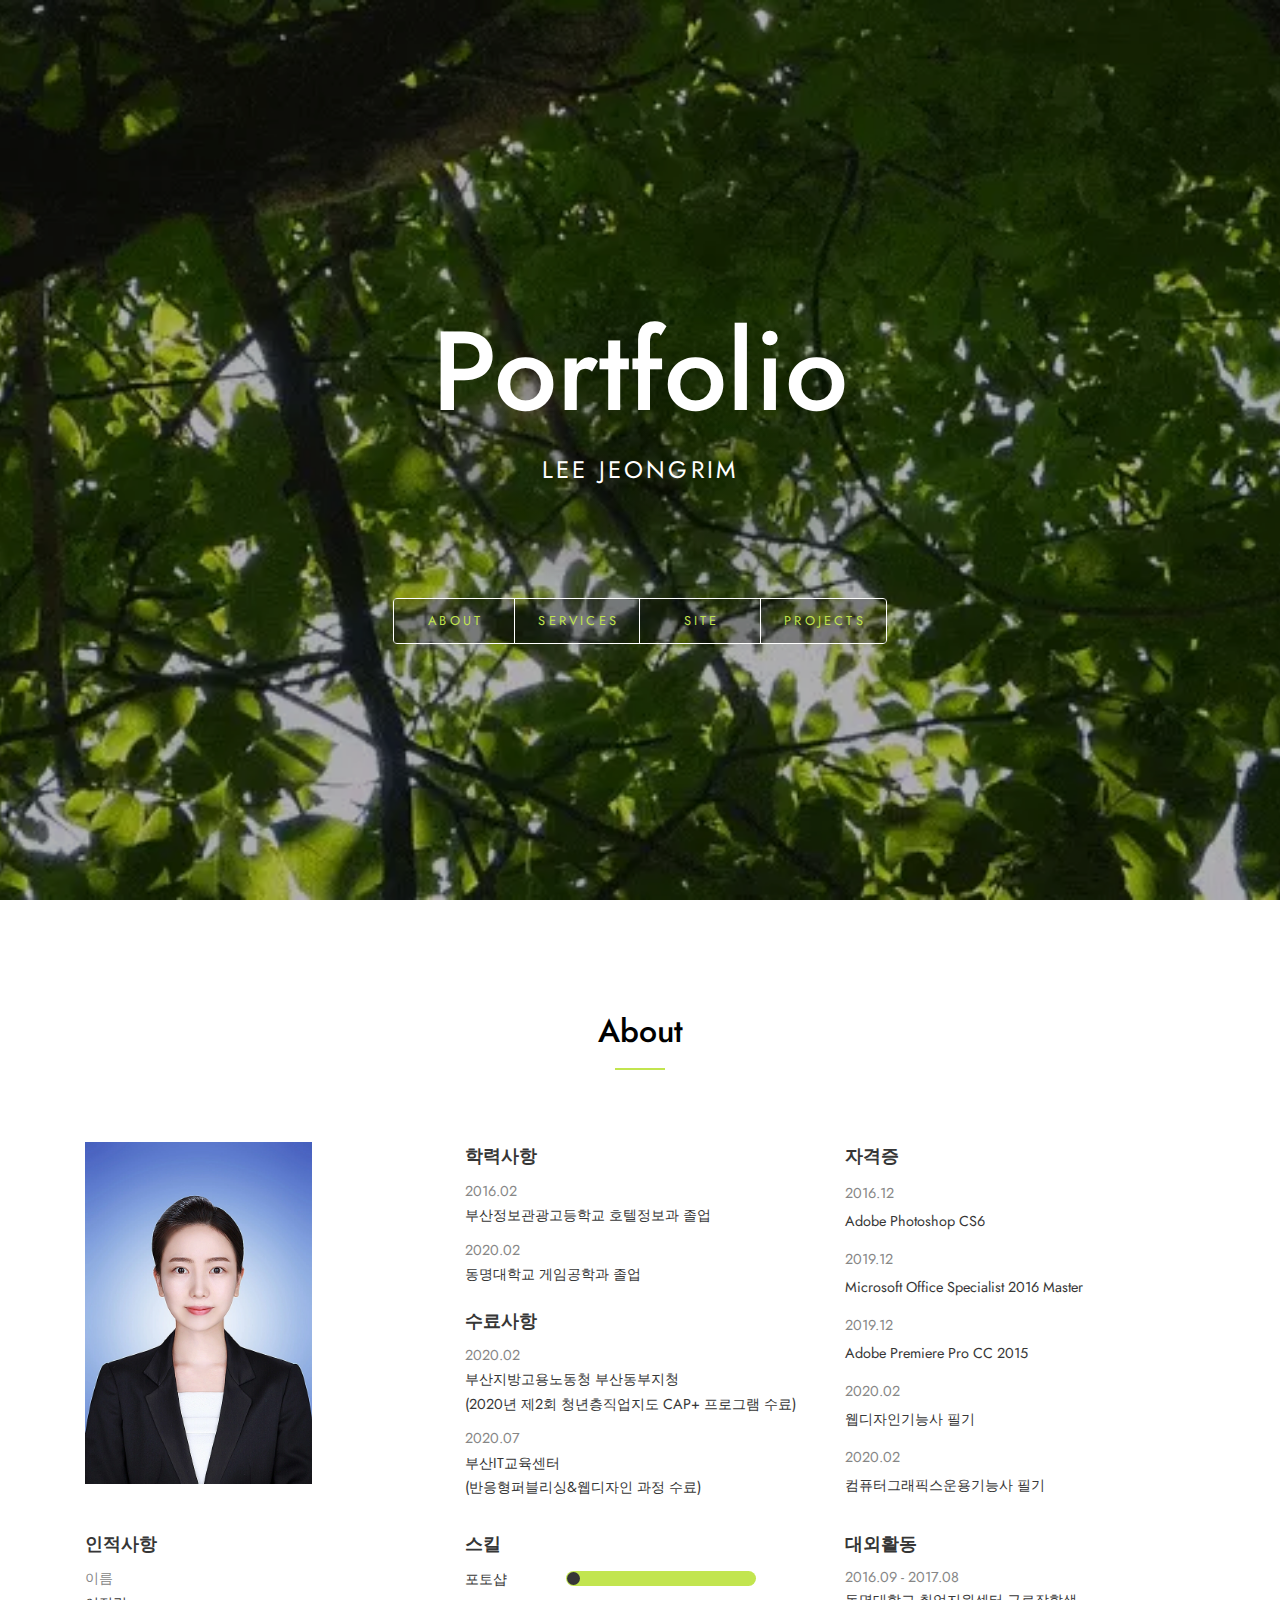
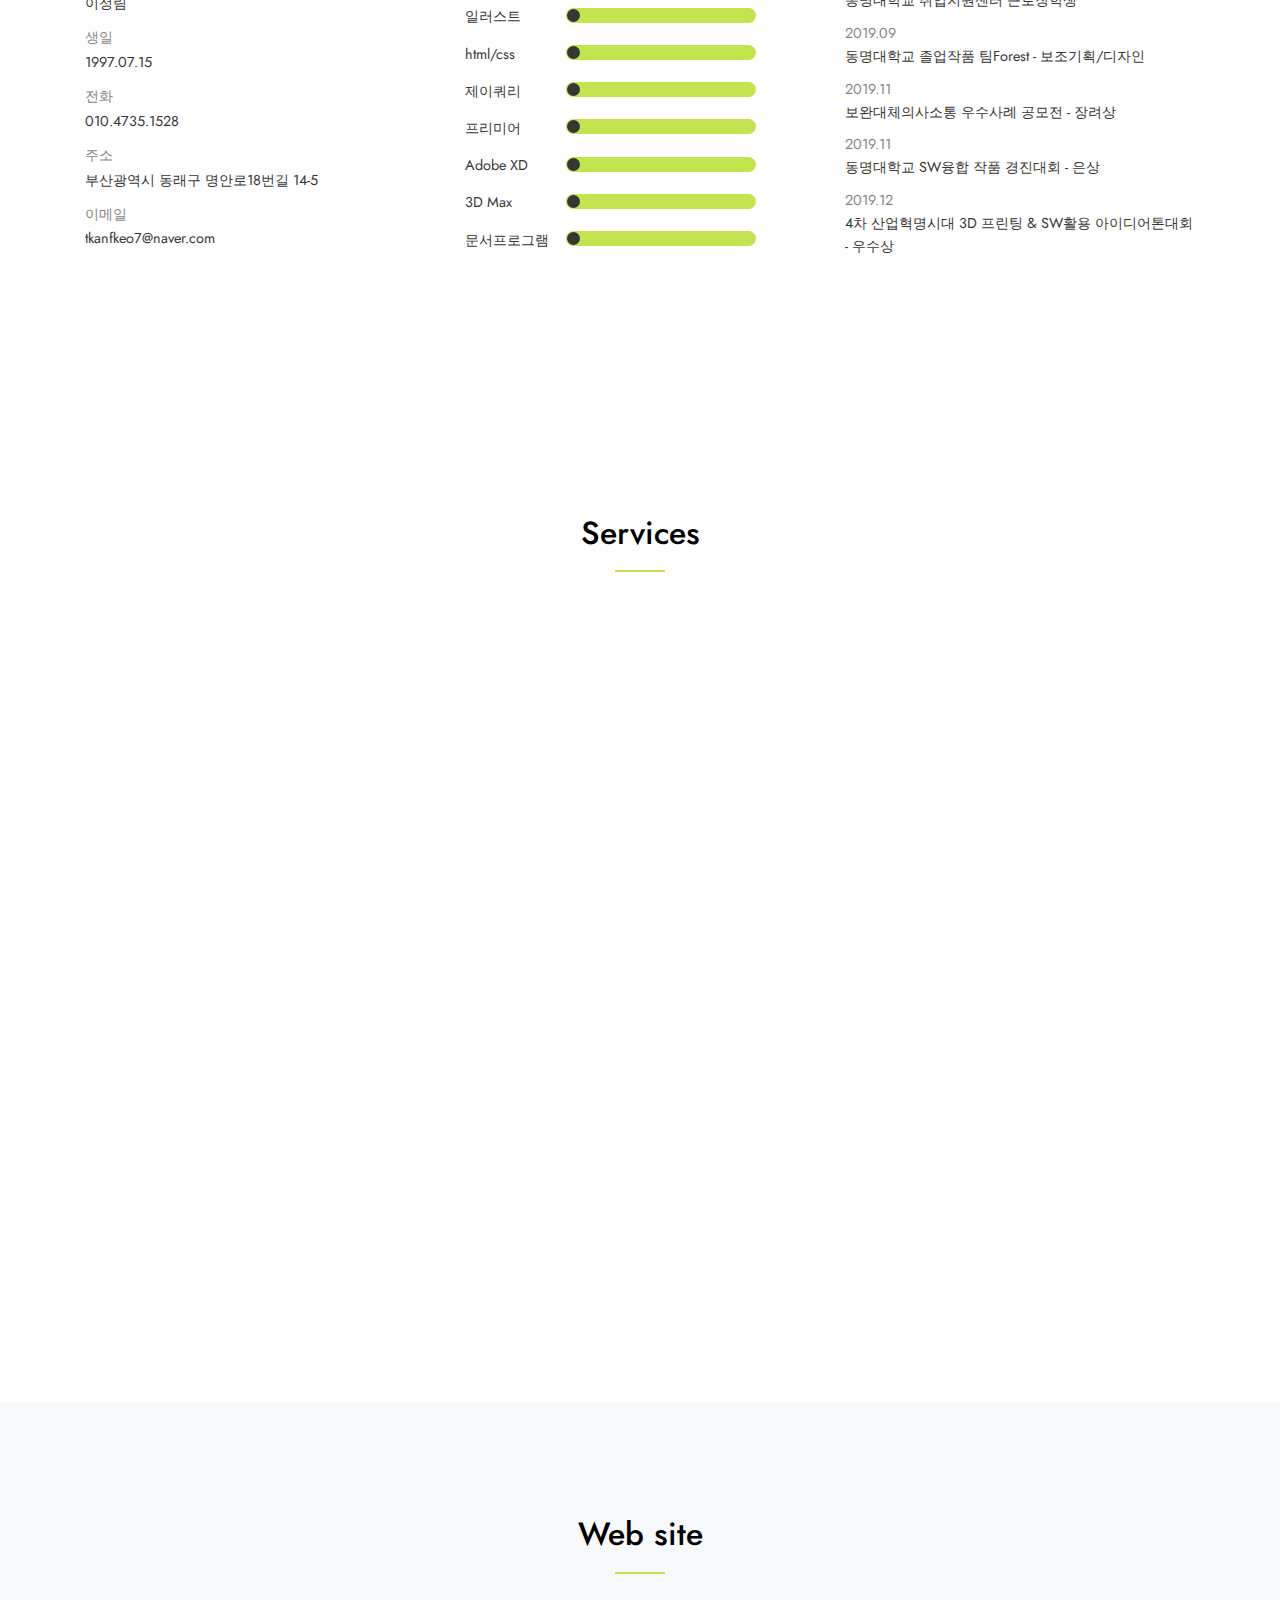
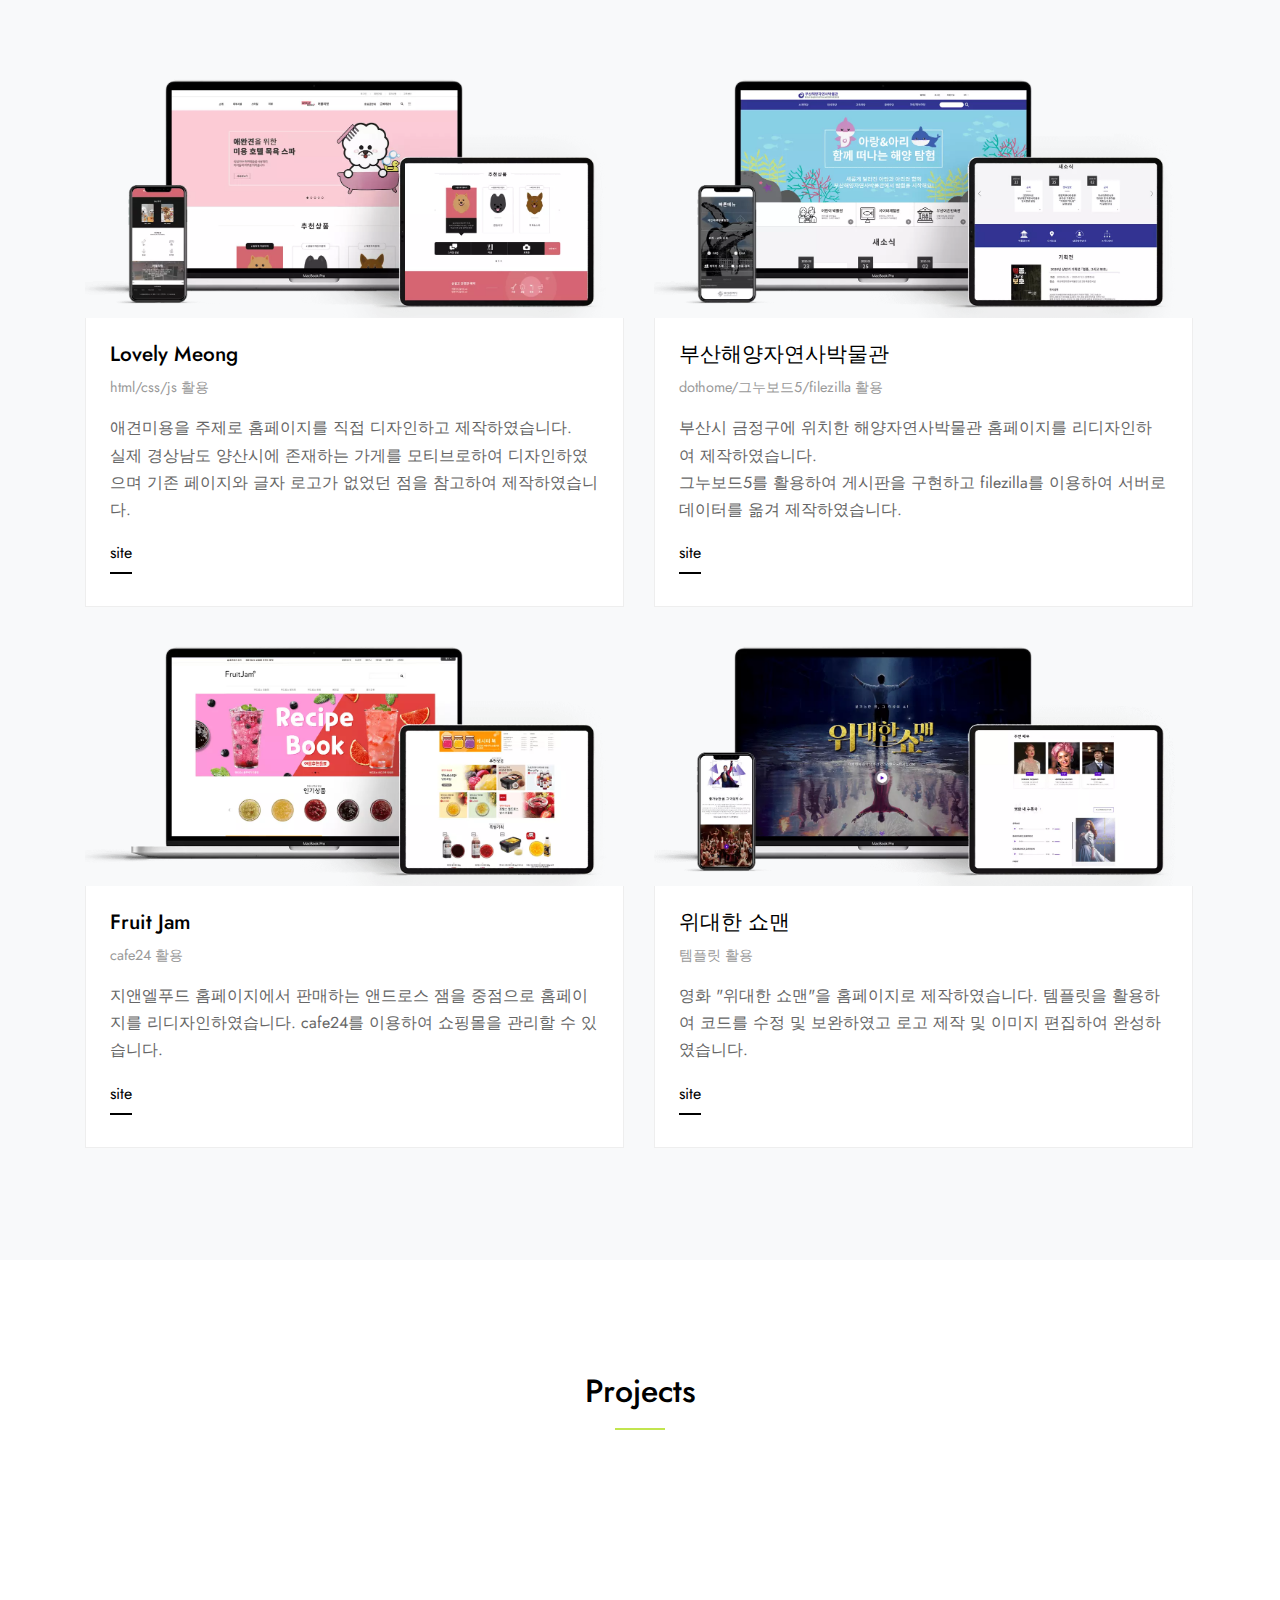
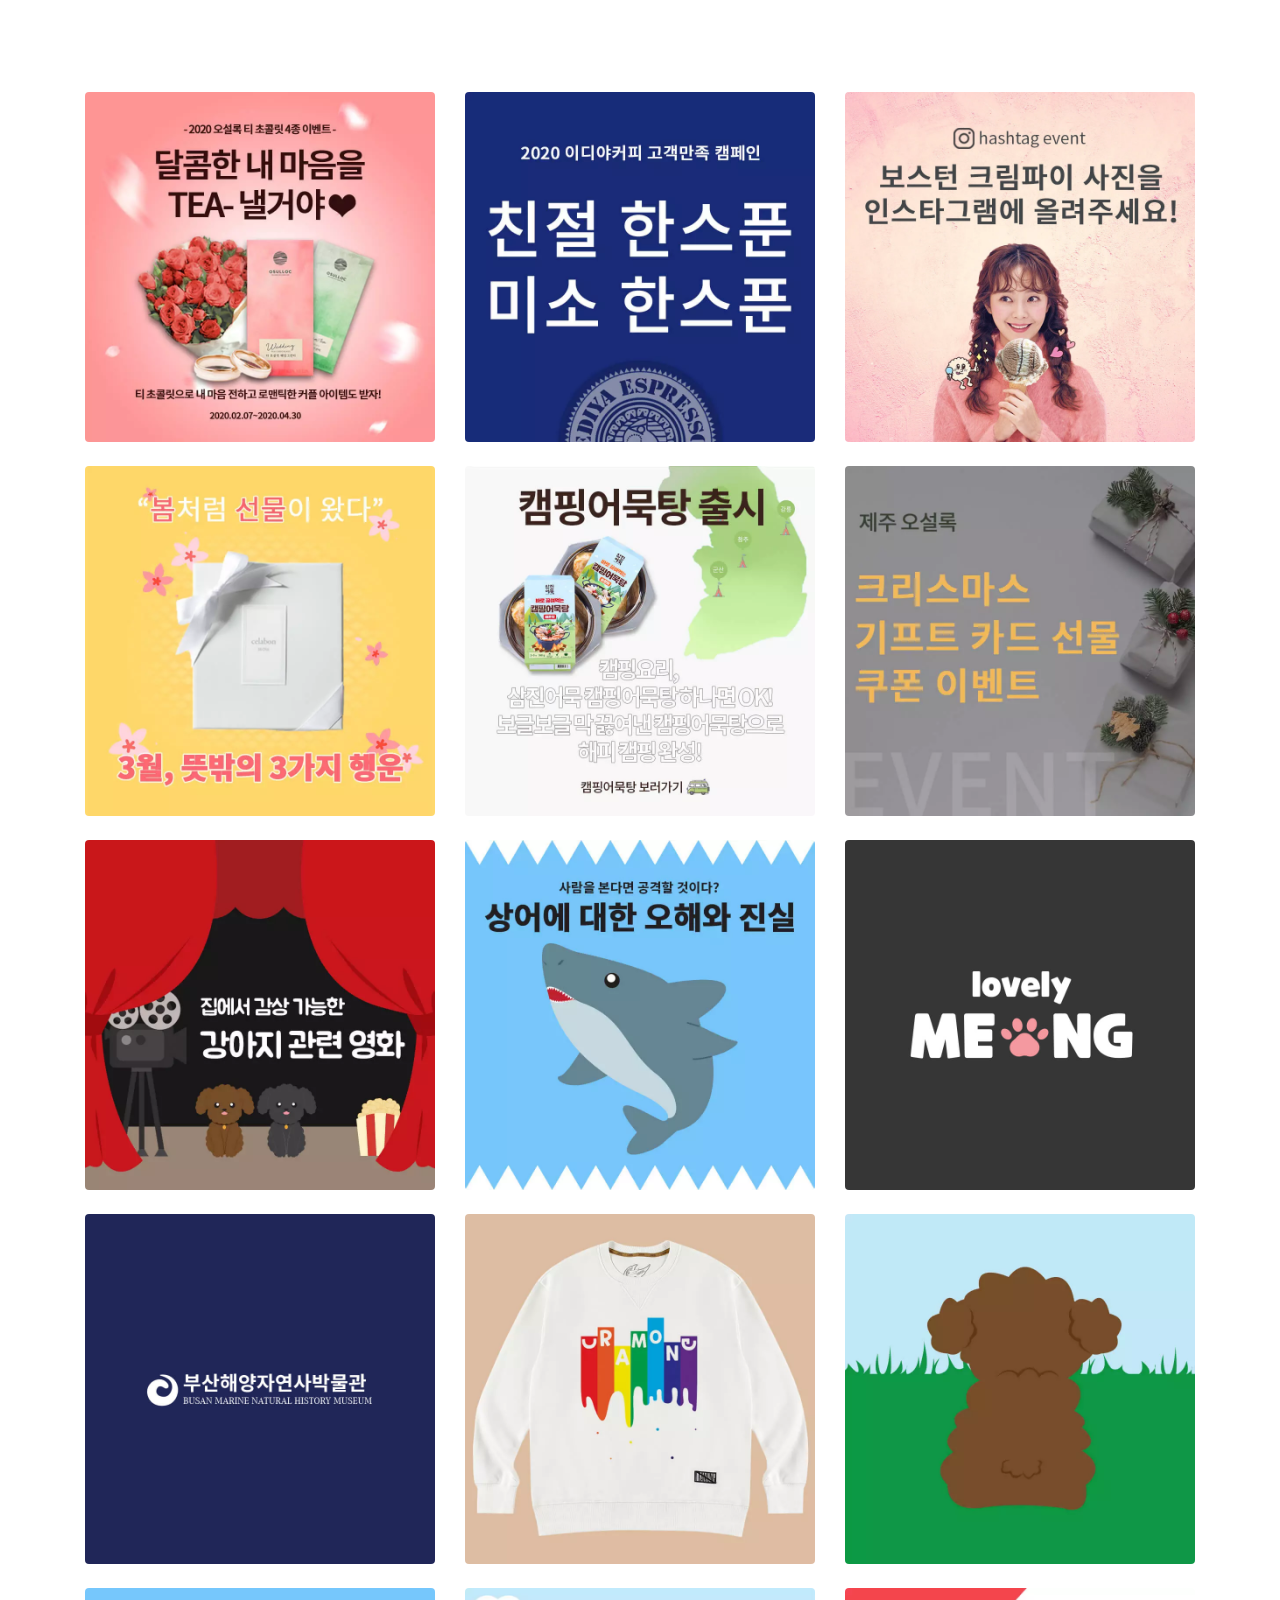
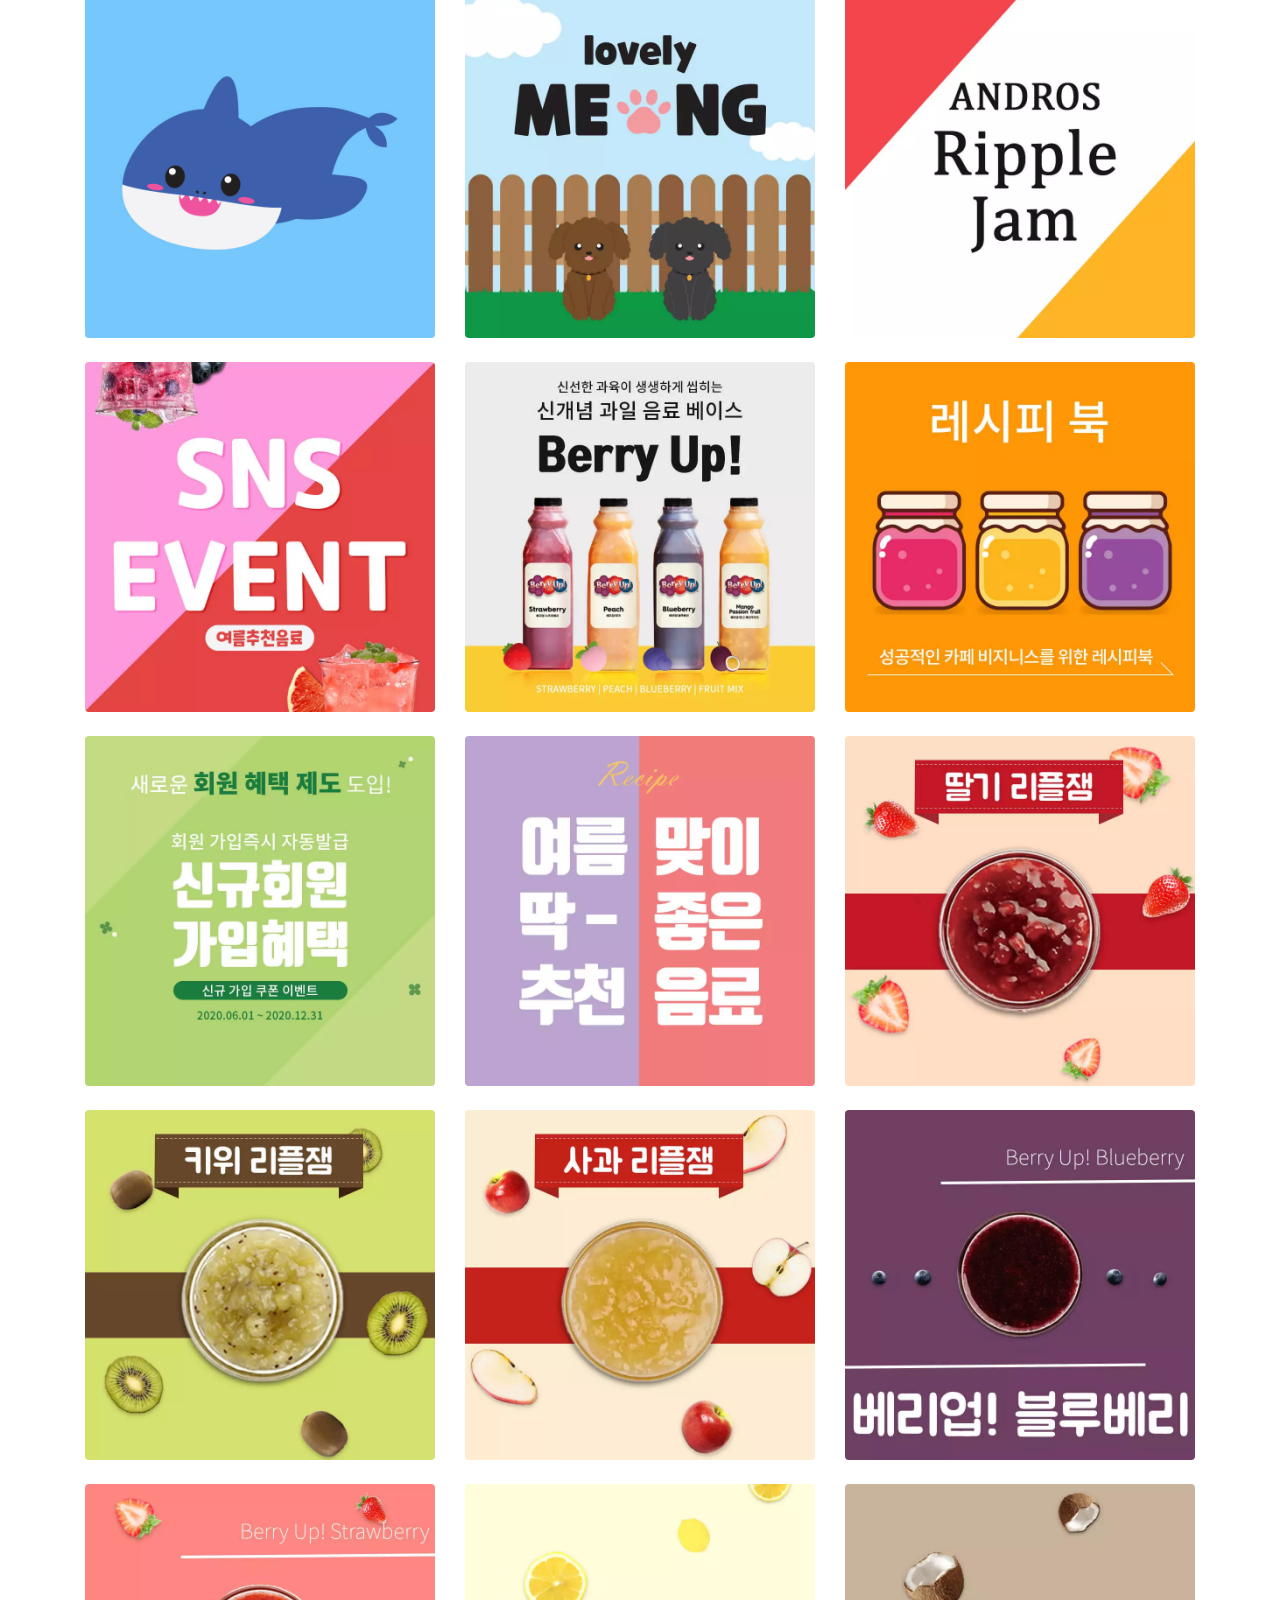
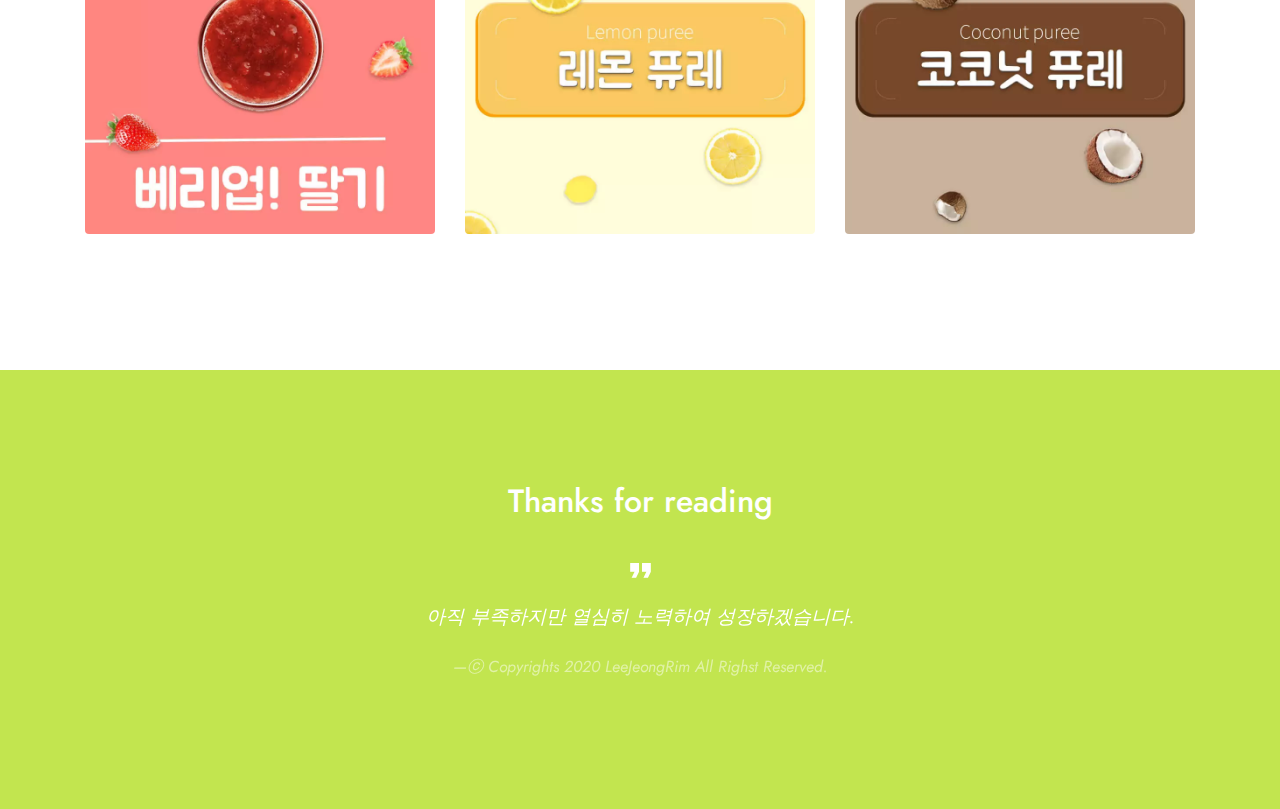
==== commit aab77b66: "up" ====
--- a/index.html
+++ b/index.html
@@ -133,7 +133,7 @@
             <h2 class="section-title text-center mb-5">About </h2>
           </div>
           <div class="col-lg-4">
-            <img src="images/my_img.jpg" alt="Image" class="img-fluid img-my">
+            <img src="images/my_img.webp" alt="Image" class="img-fluid img-my">
             <!--사진생기면넣기-->
           </div>
           
@@ -304,7 +304,7 @@
 
           <div class="col-md-6 mb-5 mb-lg-0 col-lg-4 col-lg-4_my">
             <div class="blog_entry">
-              <a href="sub1.html" target="_blank"><img src="images/web_project1.png" alt="Image" class="img-fluid"></a>
+              <a href="sub1.html" target="_blank"><img src="images/web_project1.webp" alt="Image" class="img-fluid"></a>
               <div class="p-4 bg-white ">
                 <h3><a href="sub1.html" target="_blank">Lovely Meong</a></h3>
                 <span class="date">html/css/js 활용</span>
@@ -316,7 +316,7 @@
 
           <div class="col-md-6 mb-5 mb-lg-0 col-lg-4 col-lg-4_my">
             <div class="blog_entry">
-              <a href="sub2.html" target="_blank"><img src="images/web_project2.png" alt="Image" class="img-fluid"></a>
+              <a href="sub2.html" target="_blank"><img src="images/web_project2.webp" alt="Image" class="img-fluid"></a>
               <div class="p-4 bg-white">
                 <h3><a href="sub2.html" target="_blank">부산해양자연사박물관</a></h3>
                 <span class="date">dothome/그누보드5/filezilla 활용</span>
@@ -328,7 +328,7 @@
 
           <div class="col-md-6 mb-5 mb-lg-0 col-lg-4 col-lg-4_my">
             <div class="blog_entry">
-              <a href="sub3.html" target="_blank"><img src="images/web_shopping.png" alt="Image" class="img-fluid"></a>
+              <a href="sub3.html" target="_blank"><img src="images/web_shopping.webp" alt="Image" class="img-fluid"></a>
               <div class="p-4 bg-white">
                 <h3><a href="sub3.html" target="_blank">Fruit Jam</a></h3>
                 <span class="date">cafe24 활용</span>
@@ -340,7 +340,7 @@
           
           <div class="col-md-6 mb-5 mb-lg-0 col-lg-4 col-lg-4_my">
             <div class="blog_entry">
-              <a href="sub4.html" target="_blank"><img src="images/web_showman.png" alt="Image" class="img-fluid"></a>
+              <a href="sub4.html" target="_blank"><img src="images/web_showman.webp" alt="Image" class="img-fluid"></a>
               <div class="p-4 bg-white">
                 <h3><a href="sub4.html" target="_blank">위대한 쇼맨</a></h3>
                 <span class="date">템플릿 활용</span>
@@ -386,42 +386,42 @@
           <div class="item web_banner col-6 col-sm-6 col-md-6 col-lg-4 col-xl-4 mb-4">
             <a href="images/banner_chocolat_b2.jpg" class="item-wrap fancybox">
               <span class="icon-search2" style="text-align: center"><br>오설록<br>배너#1</span>
-              <img class="img-fluid" src="images/banner_chocolat_a.jpg">
+              <img class="img-fluid" src="images/banner_chocolat_a.webp">
             </a>
           </div>
           
           <div class="item web_banner col-6 col-sm-6 col-md-6 col-lg-4 col-xl-4 mb-4">
             <a href="images/banner1_coffe_b.jpg" class="item-wrap fancybox">
               <span class="icon-search2" style="text-align: center"><br>이디야<br>배너#2</span>
-              <img class="img-fluid" src="images/banner1_coffe_a.jpg">
+              <img class="img-fluid" src="images/banner1_coffe_a.webp">
             </a>
           </div>
 
           <div class="item web_banner col-6 col-sm-6 col-md-6 col-lg-4 col-xl-4 mb-4">
             <a href="images/banner2_icec_b.jpg" class="item-wrap fancybox">
               <span class="icon-search2" style="text-align: center"><br>베스킨라빈스<br>배너#3</span>
-              <img class="img-fluid" src="images/banner2_icec_a.jpg">
+              <img class="img-fluid" src="images/banner2_icec_a.webp">
             </a>
           </div>
 
           <div class="item web_banner col-6 col-sm-6 col-md-6 col-lg-4 col-xl-4 mb-4">
             <a href="images/banner3_bank_b.jpg" class="item-wrap fancybox">
               <span class="icon-search2" style="text-align: center"><br>은행이벤트<br>배너#4</span>
-              <img class="img-fluid" src="images/banner3_bank_a.jpg">
+              <img class="img-fluid" src="images/banner3_bank_a.webp">
             </a>
           </div>
 
           <div class="item web_banner col-6 col-sm-6 col-md-6 col-lg-4 col-xl-4 mb-4">
             <a href="images/banner4_thr_b.jpg" class="item-wrap fancybox">
               <span class="icon-search2" style="text-align: center"><br>삼진어묵<br>배너#4</span>
-              <img class="img-fluid" src="images/banner4_thr_a.jpg">
+              <img class="img-fluid" src="images/banner4_thr_a.webp">
             </a>
           </div>
           
           <div class="item web_banner col-6 col-sm-6 col-md-6 col-lg-4 col-xl-4 mb-4">
             <a href="images/banner5_chrismar_o_b.jpg" class="item-wrap fancybox">
               <span class="icon-search2" style="text-align: center"><br>오설록이벤트<br>배너#5</span>
-              <img class="img-fluid" src="images/banner5_chrismar_o_a.jpg">
+              <img class="img-fluid" src="images/banner5_chrismar_o_a.webp">
             </a>
           </div>
          
@@ -430,14 +430,14 @@
           <div class="item sns col-6 col-sm-6 col-md-6 col-lg-4 col-xl-4 mb-4">
             <a href="images/project1_cardnews_b.jpg" class="item-wrap fancybox">
               <span class="icon-search2" style="text-align: center"><br>Lovely Meong<br>카드뉴스</span>
-              <img class="img-fluid" src="images/project1_cardnews_a.jpg">
+              <img class="img-fluid" src="images/project1_cardnews_a.webp">
             </a>
           </div>
 
           <div class="item sns col-6 col-sm-6 col-md-6 col-lg-4 col-xl-4 mb-4">
             <a href="images/project2_cardnews_b.jpg" class="item-wrap fancybox">
               <span class="icon-search2" style="text-align: center"><br>부산해양<br>자연사박물관<br>카드뉴스</span>
-              <img class="img-fluid" src="images/project2_cardnews_a.jpg">
+              <img class="img-fluid" src="images/project2_cardnews_a.webp">
             </a>
           </div>
          
@@ -459,7 +459,7 @@
           <div class="item cibi col-6 col-sm-6 col-md-6 col-lg-4 col-xl-4 mb-4">
             <a href="images/cibi_logo_cramong_a.jpg" class="item-wrap fancybox">
               <span class="icon-search2" style="text-align: center"><br>끄라몽 음악 공모전<br>브랜드로고</span>
-              <img class="img-fluid" src="images/cibi_logo_cramong_b.jpg">
+              <img class="img-fluid" src="images/cibi_logo_cramong_b.webp">
             </a>
           </div>
           
@@ -475,7 +475,7 @@
           <div class="item char col-6 col-sm-6 col-md-6 col-lg-4 col-xl-4 mb-4">
             <a href="images/lovelymeong_ch_b.jpg" class="item-wrap fancybox">
               <span class="icon-search2" style="text-align: center"><br>LovelyMeong<br>캐릭터</span>
-              <img class="img-fluid" src="images/lovelymeong_ch_a.jpg">
+              <img class="img-fluid" src="images/lovelymeong_ch_a.webp">
             </a>
           </div>
           
@@ -491,7 +491,7 @@
           <div class="item pen col-6 col-sm-6 col-md-6 col-lg-4 col-xl-4 mb-4">
             <a href="images/lovelymeong_all_b.jpg" class="item-wrap fancybox">
               <span class="icon-search2" style="text-align: center"><br>LovelyMeong<br>편집물</span>
-              <img class="img-fluid" src="images/lovelymeong_all_a.jpg">
+              <img class="img-fluid" src="images/lovelymeong_all_a.webp">
             </a>
           </div>
           
@@ -500,28 +500,28 @@
           <div class="item shopping_banner col-6 col-sm-6 col-md-6 col-lg-4 col-xl-4 mb-4">
             <a href="images/sp_banner1_b.jpg" class="item-wrap fancybox"> 
               <span class="icon-search2" style="text-align: center"><br>Fruit Jam<br>배너#1</span>
-              <img class="img-fluid" src="images/sp_banner1_a.jpg">
+              <img class="img-fluid" src="images/sp_banner1_a.webp">
             </a>
           </div>     
           
           <div class="item shopping_banner col-6 col-sm-6 col-md-6 col-lg-4 col-xl-4 mb-4">
             <a href="images/sp_banner2_b.jpg" class="item-wrap fancybox">
               <span class="icon-search2" style="text-align: center"><br>Fruit Jam<br>배너#2</span>
-              <img class="img-fluid" src="images/sp_banner2_a.jpg">
+              <img class="img-fluid" src="images/sp_banner2_a.webp">
             </a>
           </div>
           
           <div class="item shopping_banner col-6 col-sm-6 col-md-6 col-lg-4 col-xl-4 mb-4">
             <a href="images/sp_banner3_b.jpg" class="item-wrap fancybox">
               <span class="icon-search2" style="text-align: center"><br>Fruit Jam<br>배너#3</span>
-              <img class="img-fluid" src="images/sp_banner3_a.jpg">
+              <img class="img-fluid" src="images/sp_banner3_a.webp">
             </a>
           </div>
           
           <div class="item shopping_banner col-6 col-sm-6 col-md-6 col-lg-4 col-xl-4 mb-4">
             <a href="images/sp_banner4_b.jpg" class="item-wrap fancybox">
               <span class="icon-search2" style="text-align: center"><br>Fruit Jam<br>배너#4</span>
-              <img class="img-fluid" src="images/sp_banner4_a.jpg">
+              <img class="img-fluid" src="images/sp_banner4_a.webp">
             </a>
           </div>
           
@@ -529,63 +529,63 @@
           <div class="item shopping_detail col-6 col-sm-6 col-md-6 col-lg-4 col-xl-4 mb-4">
             <a href="images/sp_detail1_popup_b.jpg" class="item-wrap fancybox">
               <span class="icon-search2" style="text-align: center"><br>Fruit Jam<br>팝업</span>
-              <img class="img-fluid" src="images/sp_detail1_popup_a.jpg">
+              <img class="img-fluid" src="images/sp_detail1_popup_a.webp">
             </a>
           </div>         
           
           <div class="item shopping_detail col-6 col-sm-6 col-md-6 col-lg-4 col-xl-4 mb-4">
             <a href="images/sp_detail1_event_b.jpg" class="item-wrap fancybox">
               <span class="icon-search2" style="text-align: center"><br>Fruit Jam<br>이벤트</span>
-              <img class="img-fluid" src="images/sp_detail1_event_a.jpg">
+              <img class="img-fluid" src="images/sp_detail1_event_a.webp">
             </a>
           </div>
           <!--상품상세-->
           <div class="item shopping_detail col-6 col-sm-6 col-md-6 col-lg-4 col-xl-4 mb-4">
             <a href="images/sp_detail1_b.jpg" class="item-wrap fancybox">
               <span class="icon-search2" style="text-align: center"><br>딸기 리플잼<br>상세페이지</span>
-              <img class="img-fluid" src="images/sp_detail1_a.jpg">
+              <img class="img-fluid" src="images/sp_detail1_a.webp">
             </a>
           </div>
           
           <div class="item shopping_detail col-6 col-sm-6 col-md-6 col-lg-4 col-xl-4 mb-4">
             <a href="images/sp_detail2_b.jpg" class="item-wrap fancybox">
               <span class="icon-search2" style="text-align: center"><br>키위 리플잼<br>상세페이지</span>
-              <img class="img-fluid" src="images/sp_detail2_a.jpg">
+              <img class="img-fluid" src="images/sp_detail2_a.webp">
             </a>
           </div>
           
           <div class="item shopping_detail col-6 col-sm-6 col-md-6 col-lg-4 col-xl-4 mb-4">
             <a href="images/sp_detail3_b.jpg" class="item-wrap fancybox">
               <span class="icon-search2" style="text-align: center"><br>사과 리플잼<br>상세페이지</span>
-              <img class="img-fluid" src="images/sp_detail3_a.jpg">
+              <img class="img-fluid" src="images/sp_detail3_a.webp">
             </a>
           </div>
           
           <div class="item shopping_detail col-6 col-sm-6 col-md-6 col-lg-4 col-xl-4 mb-4">
             <a href="images/sp_detail4_b.jpg" class="item-wrap fancybox">
               <span class="icon-search2" style="text-align: center"><br>베리업!<br>블루베리<br>상세페이지</span>
-              <img class="img-fluid" src="images/sp_detail4_a.jpg">
+              <img class="img-fluid" src="images/sp_detail4_a.webp">
             </a>
           </div>
           
           <div class="item shopping_detail col-6 col-sm-6 col-md-6 col-lg-4 col-xl-4 mb-4">
             <a href="images/sp_detail5_b.jpg" class="item-wrap fancybox">
               <span class="icon-search2" style="text-align: center"><br>베리업!<br>딸기<br>상세페이지</span>
-              <img class="img-fluid" src="images/sp_detail5_a.jpg">
+              <img class="img-fluid" src="images/sp_detail5_a.webp">
             </a>
           </div>
           
           <div class="item shopping_detail col-6 col-sm-6 col-md-6 col-lg-4 col-xl-4 mb-4">
             <a href="images/sp_detail6_b.jpg" class="item-wrap fancybox">
               <span class="icon-search2" style="text-align: center"><br>레몬 퓨레<br>상세페이지</span>
-              <img class="img-fluid" src="images/sp_detail6_a.jpg">
+              <img class="img-fluid" src="images/sp_detail6_a.webp">
             </a>
           </div>
           
           <div class="item shopping_detail col-6 col-sm-6 col-md-6 col-lg-4 col-xl-4 mb-4">
             <a href="images/sp_detail7_b.jpg" class="item-wrap fancybox">
               <span class="icon-search2" style="text-align: center"><br>코코넛 퓨레<br>상세페이지</span>
-              <img class="img-fluid" src="images/sp_detail7_a.jpg">
+              <img class="img-fluid" src="images/sp_detail7_a.webp">
             </a>
           </div>
           
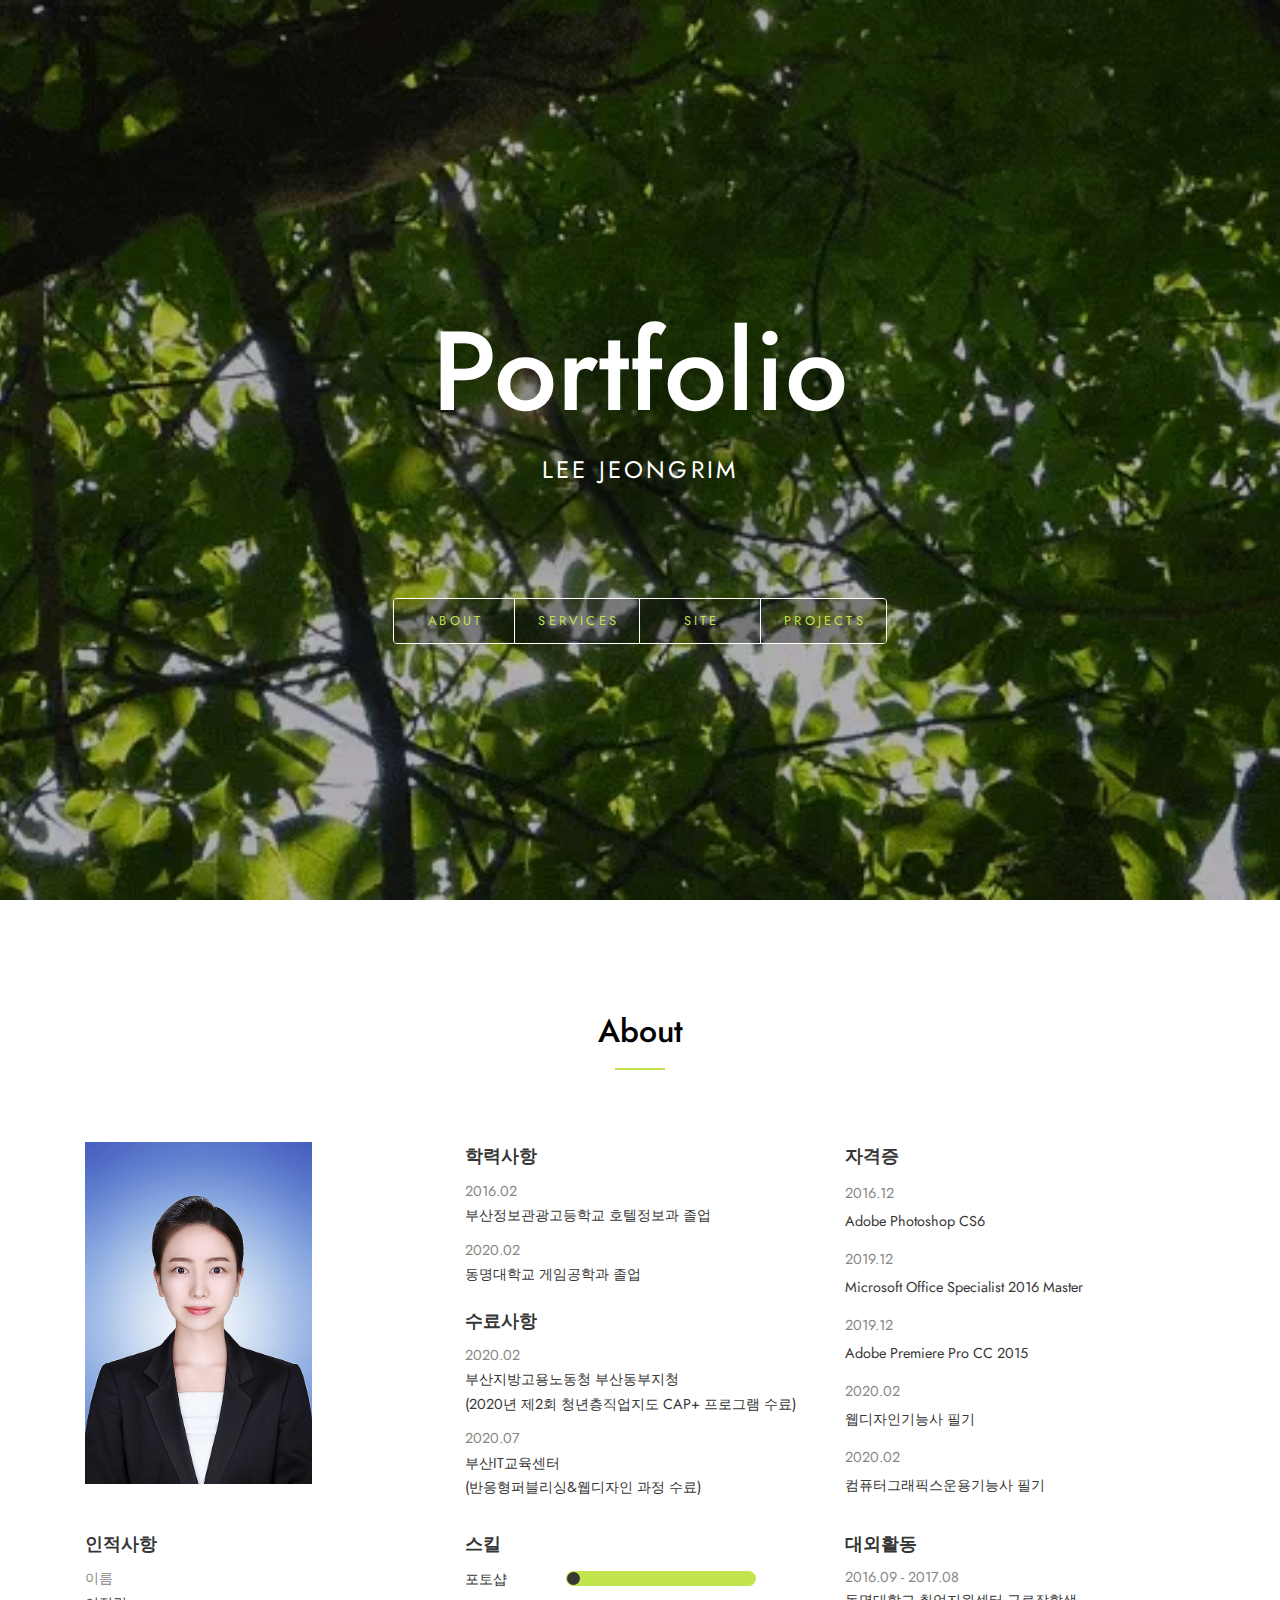
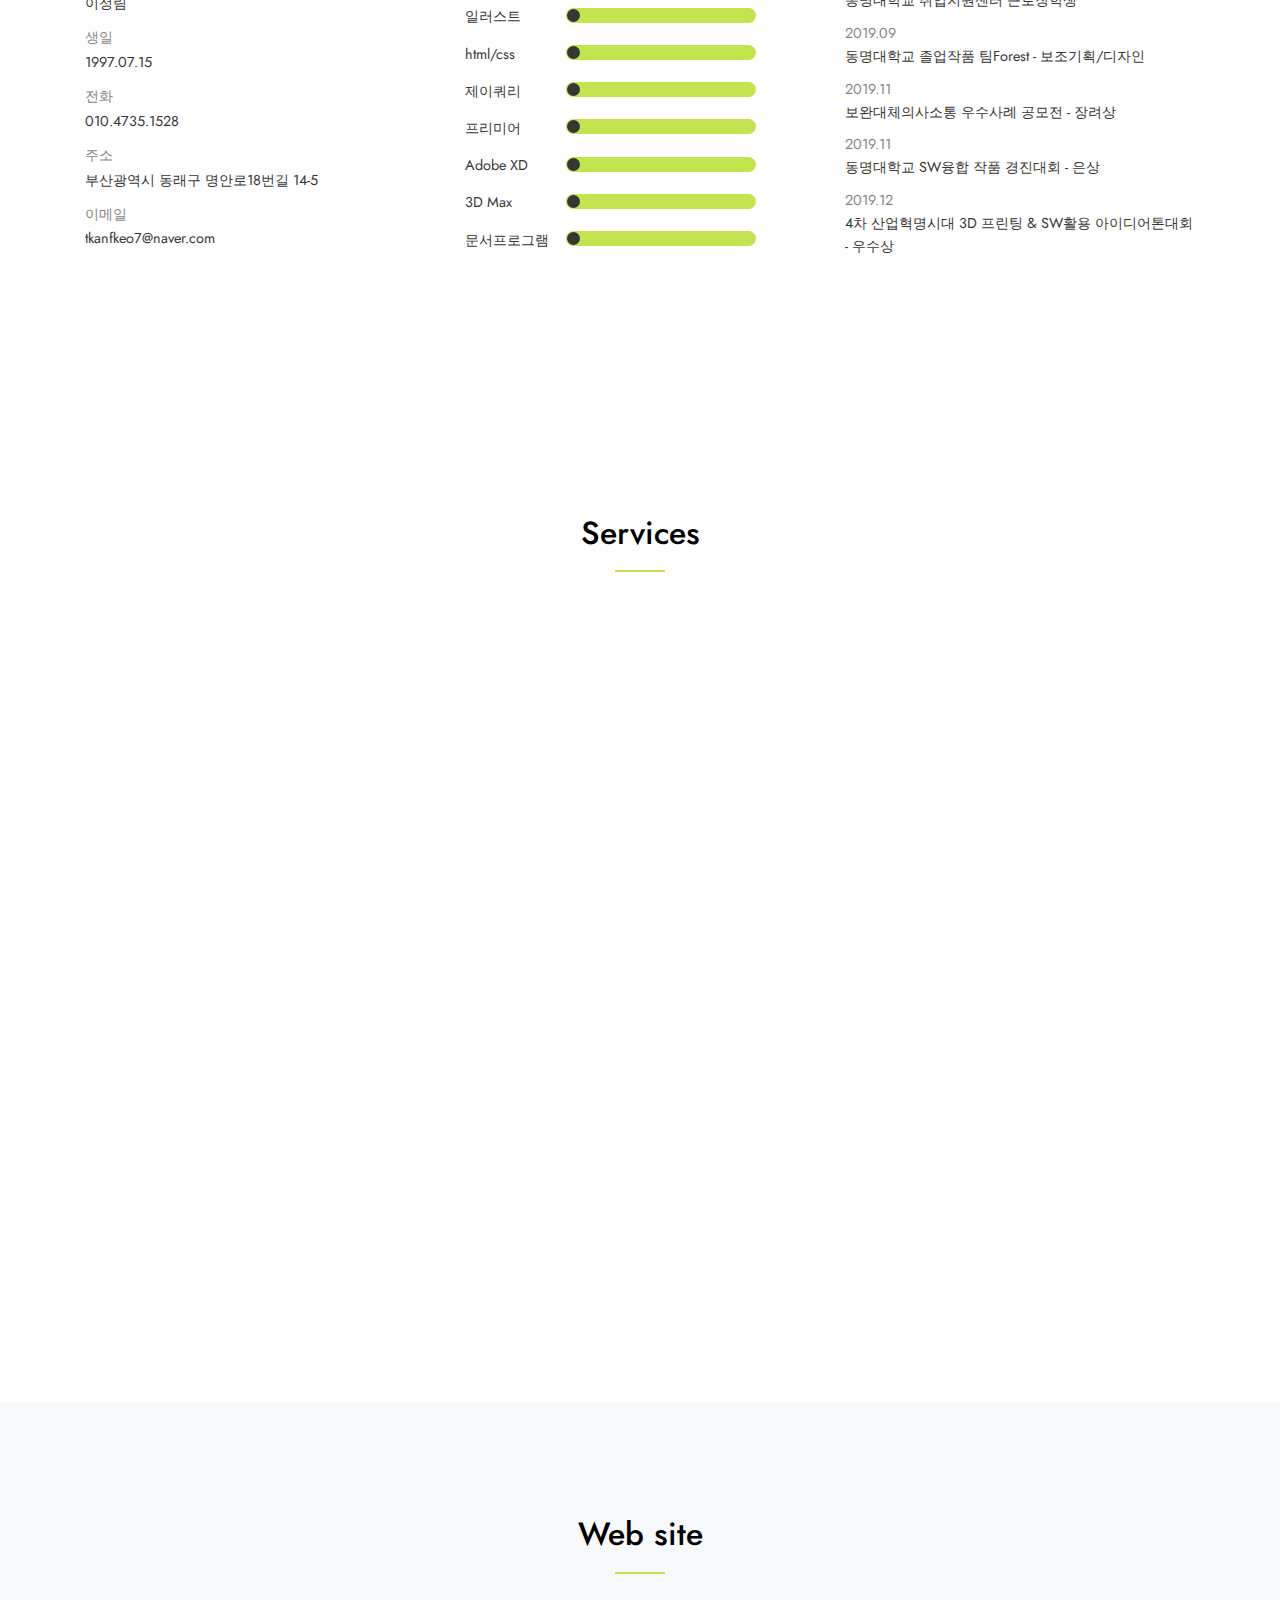
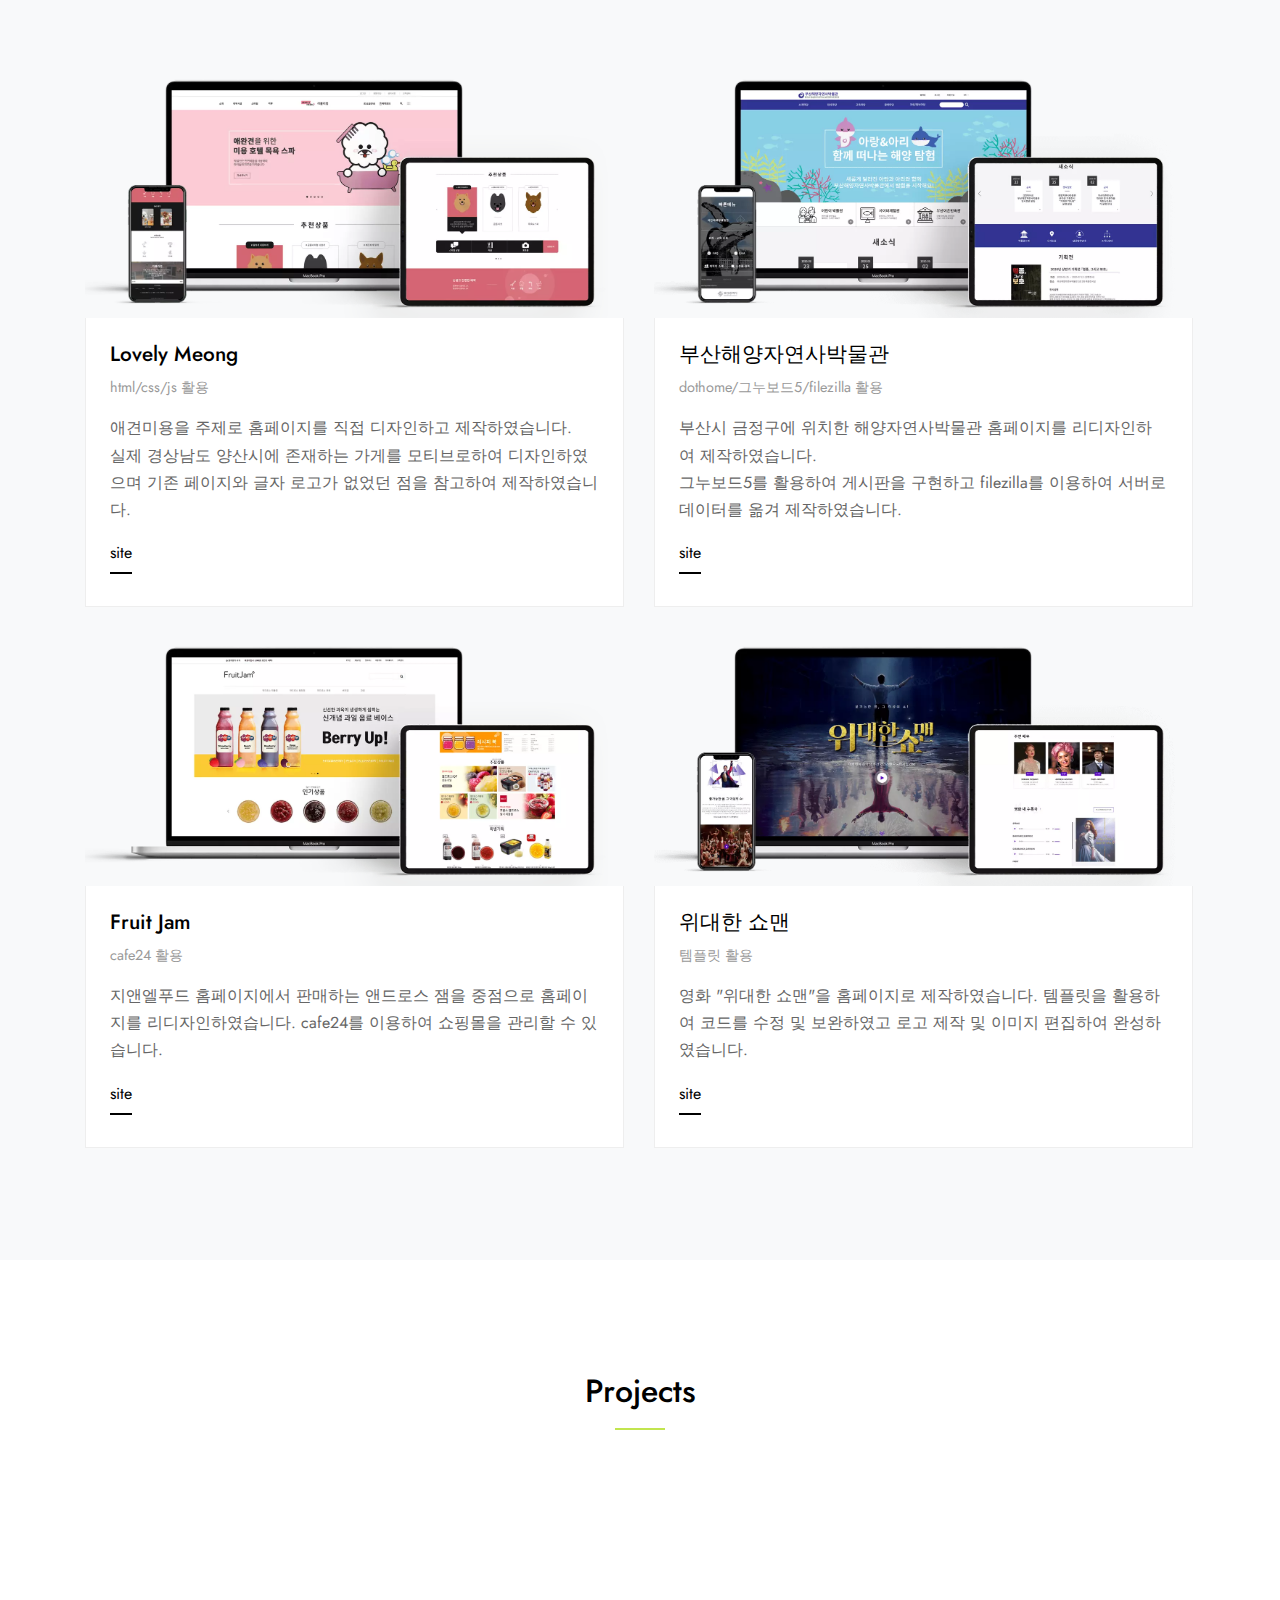
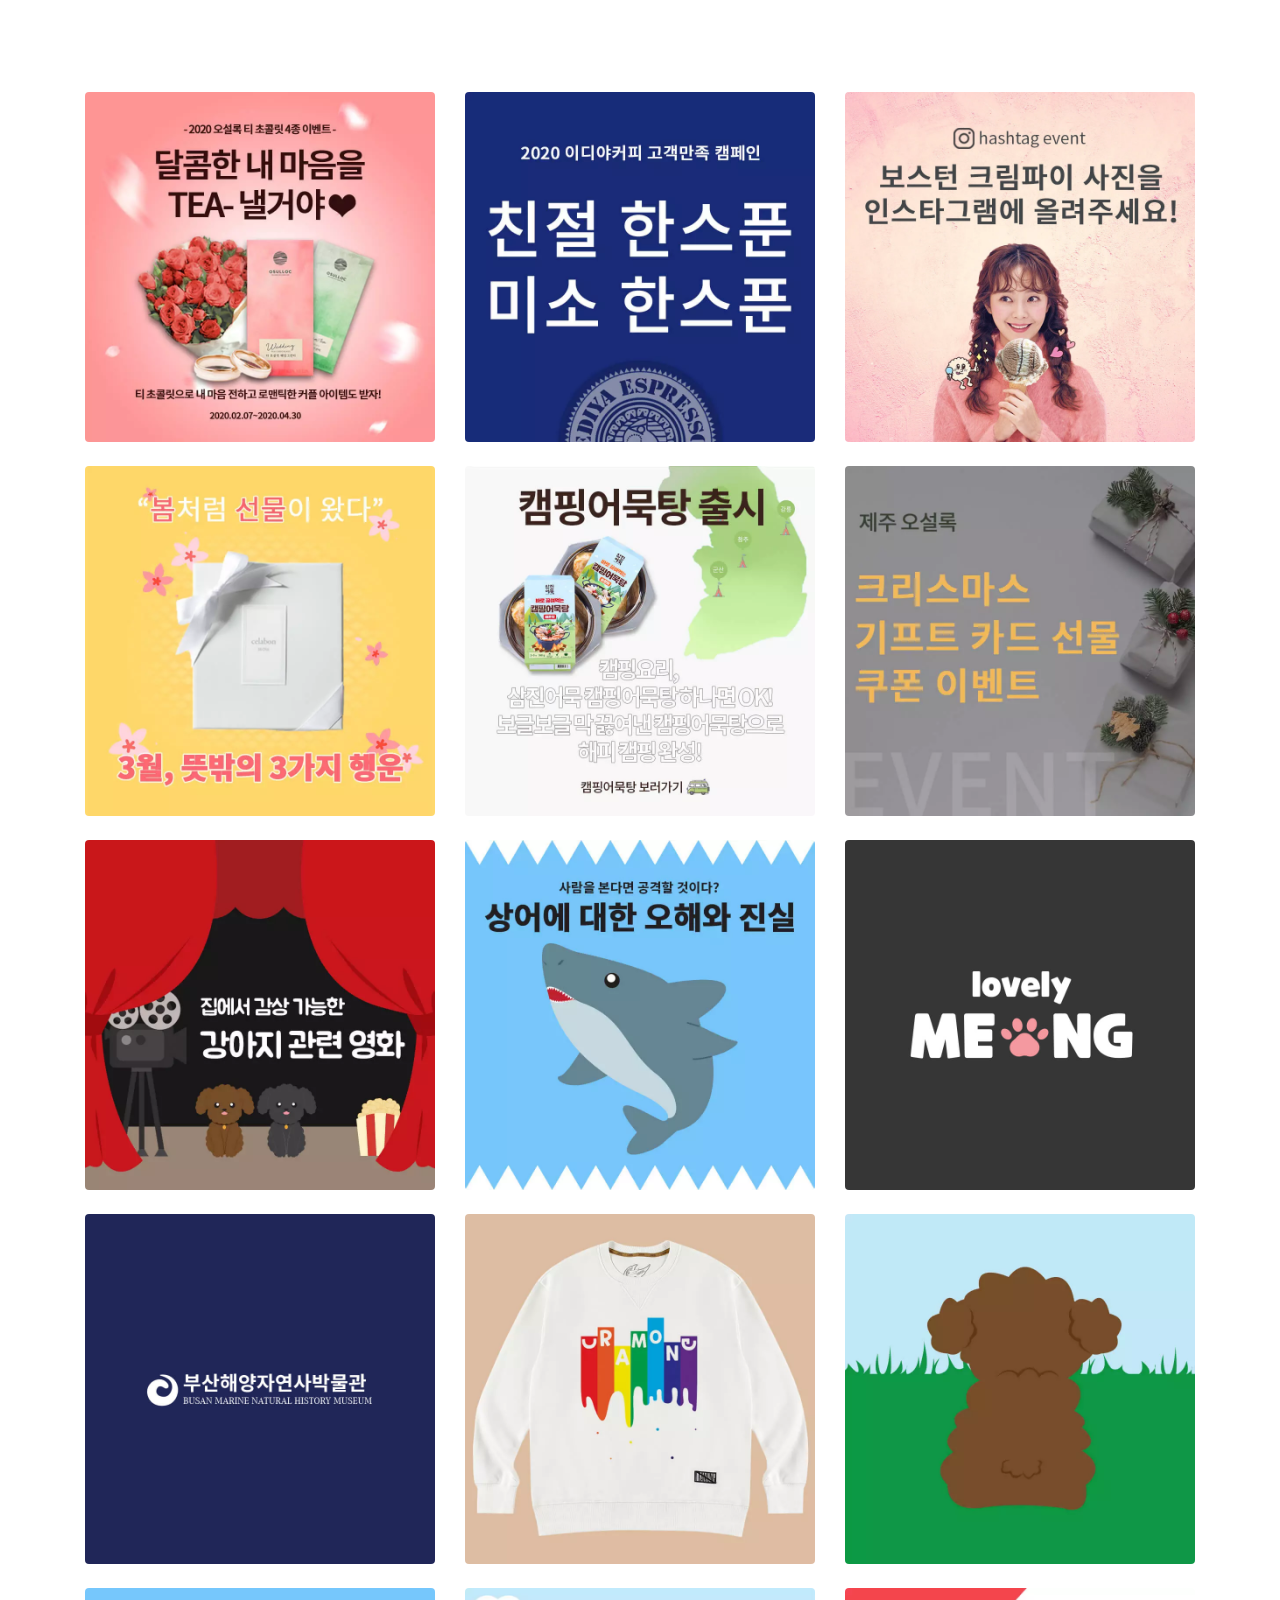
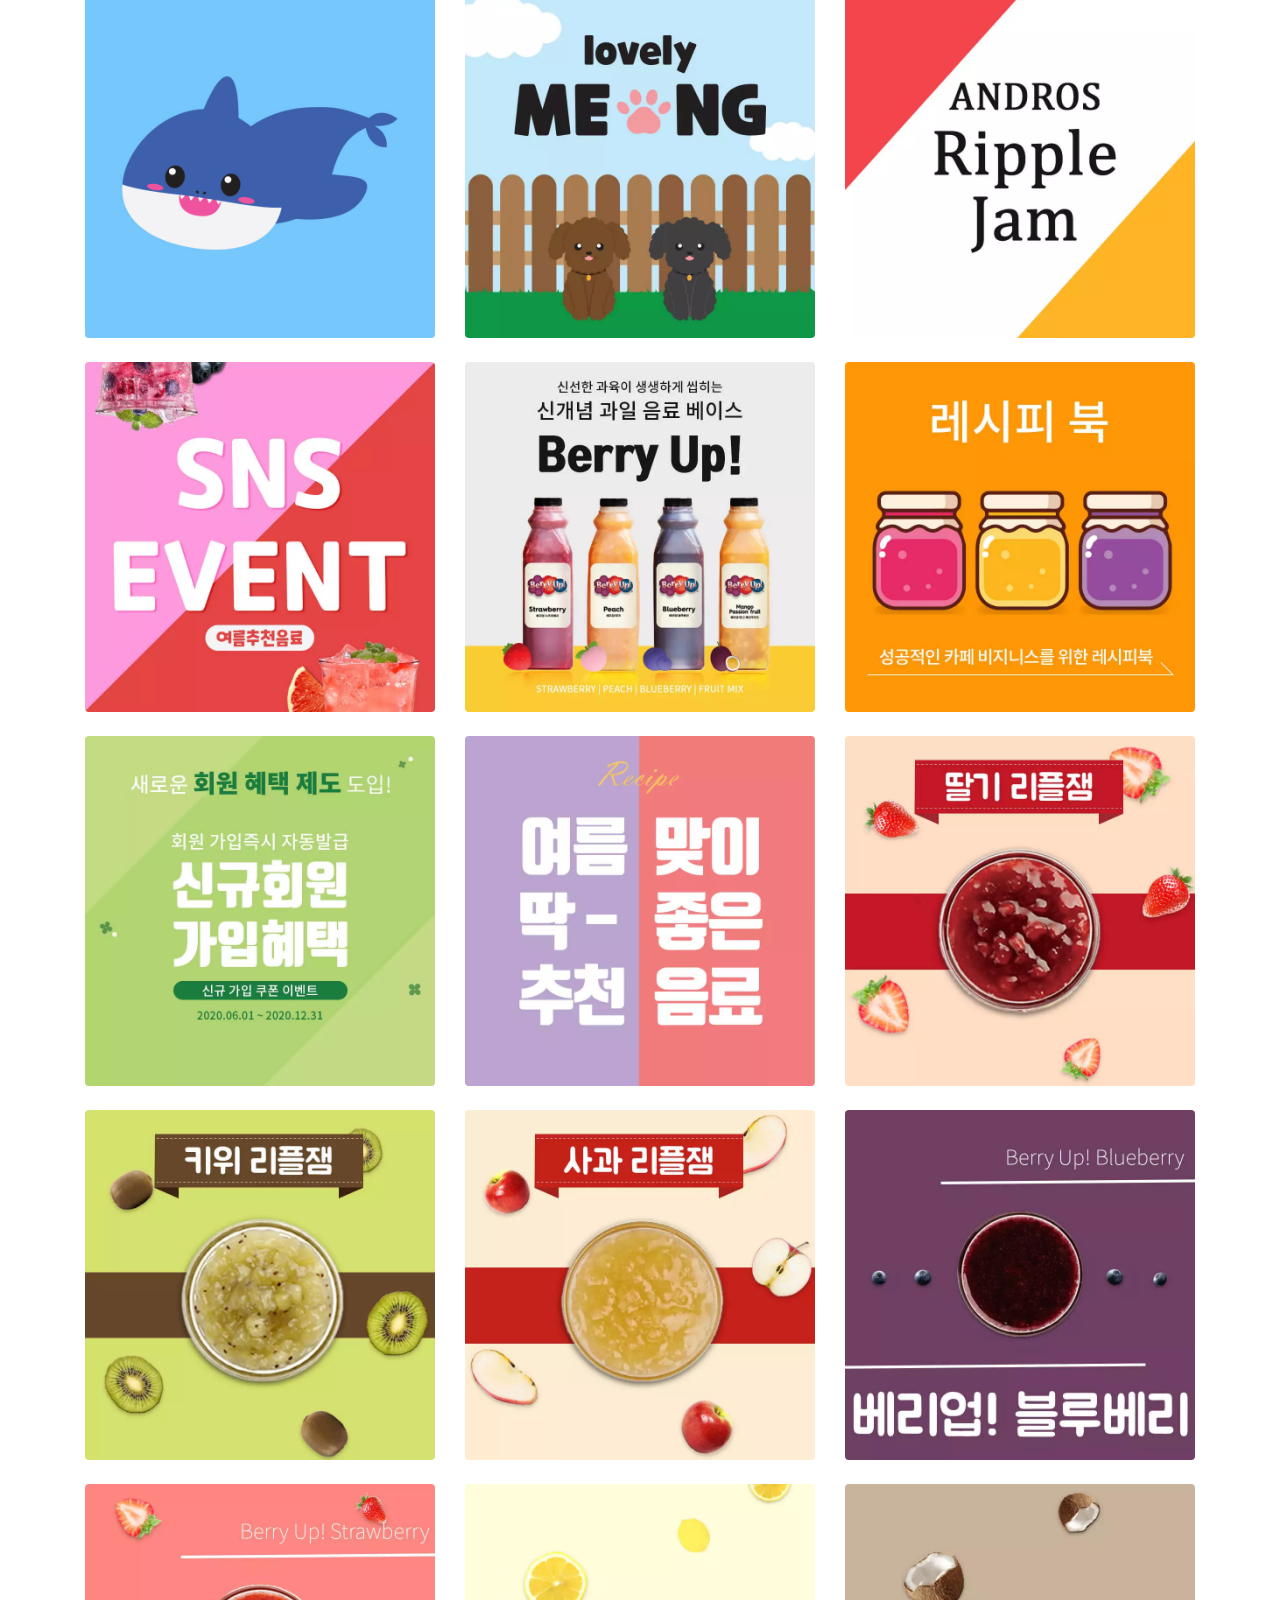
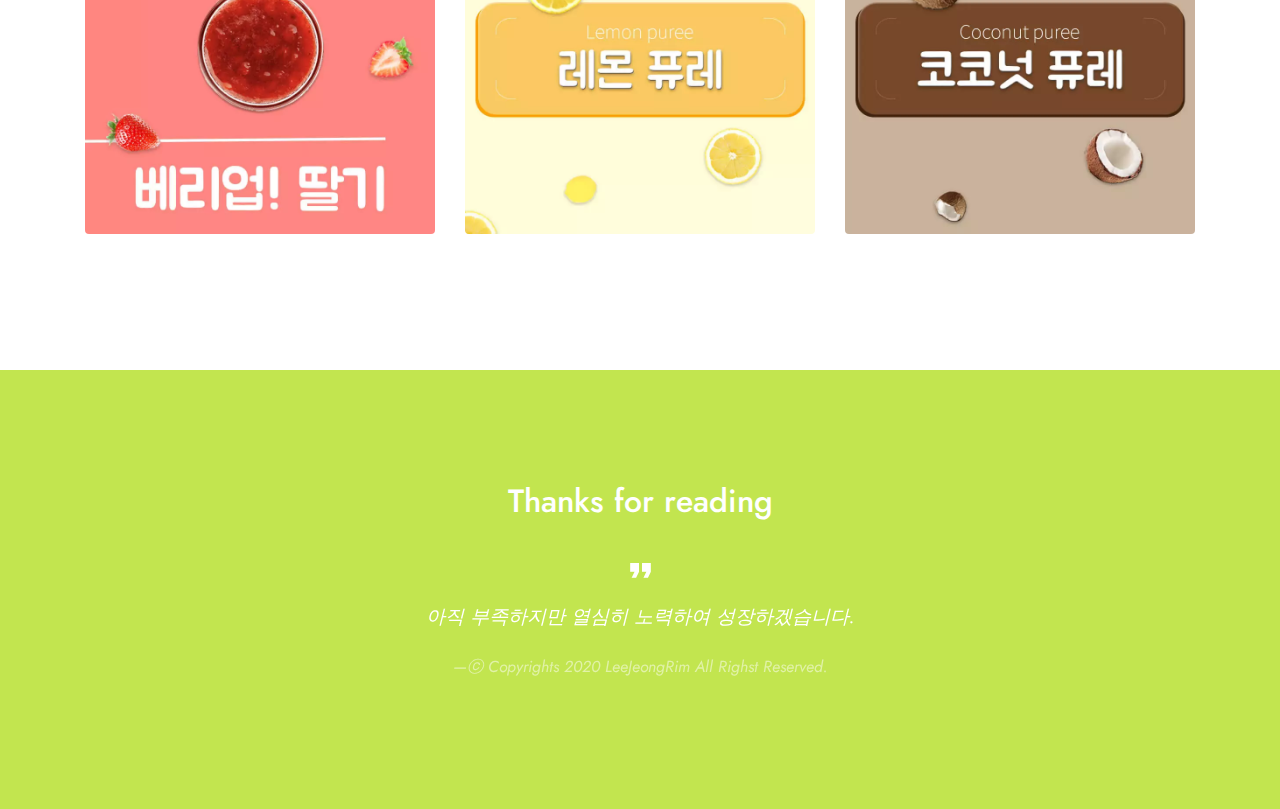
==== commit 463a8f34: "up" ====
--- a/index.html
+++ b/index.html
@@ -641,17 +641,17 @@
   </div> <!-- .site-wrap -->
 
   <script src="js/jquery-3.3.1.min.js"></script>
-  <script src="js/jquery-ui.js"></script>
-  <script src="js/popper.min.js"></script>
-  <script src="js/bootstrap.min.js"></script>
-  <script src="js/owl.carousel.min.js"></script>
+  <script async src="js/jquery-ui.js"></script>
+  <script async src="js/popper.min.js"></script>
+  <script async src="js/bootstrap.min.js"></script>
+  <script async src="js/owl.carousel.min.js"></script>
   <script src="js/jquery.easing.1.3.js"></script>
-  <script src="js/aos.js"></script>
+  <script async src="js/aos.js"></script>
   <script src="js/jquery.fancybox.min.js"></script>
-  <script src="js/jquery.sticky.js"></script>
-  <script src="js/isotope.pkgd.min.js"></script>
+  <script async src="js/jquery.sticky.js"></script>
+  <script async src="js/isotope.pkgd.min.js"></script>
 
   
-  <script src="js/main.js"></script>
+  <script async src="js/main.js"></script>
   </body>
 </html>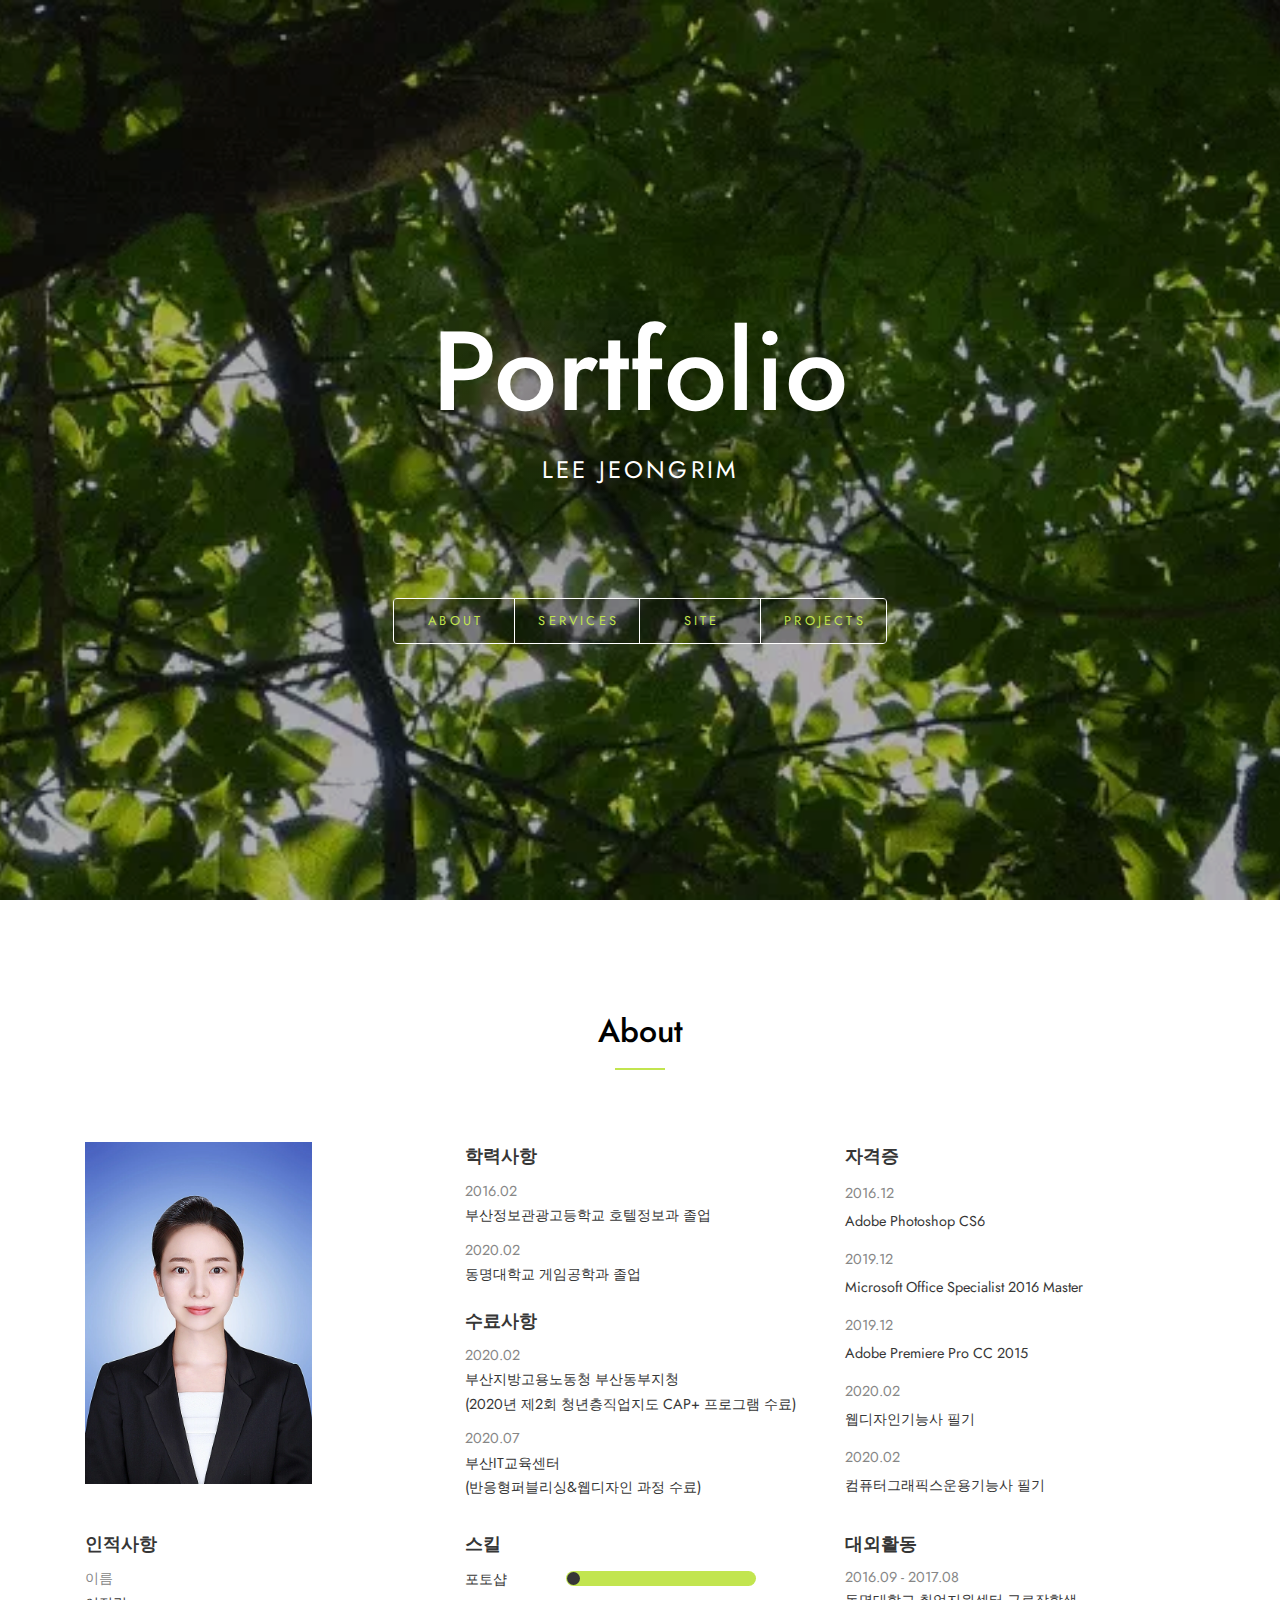
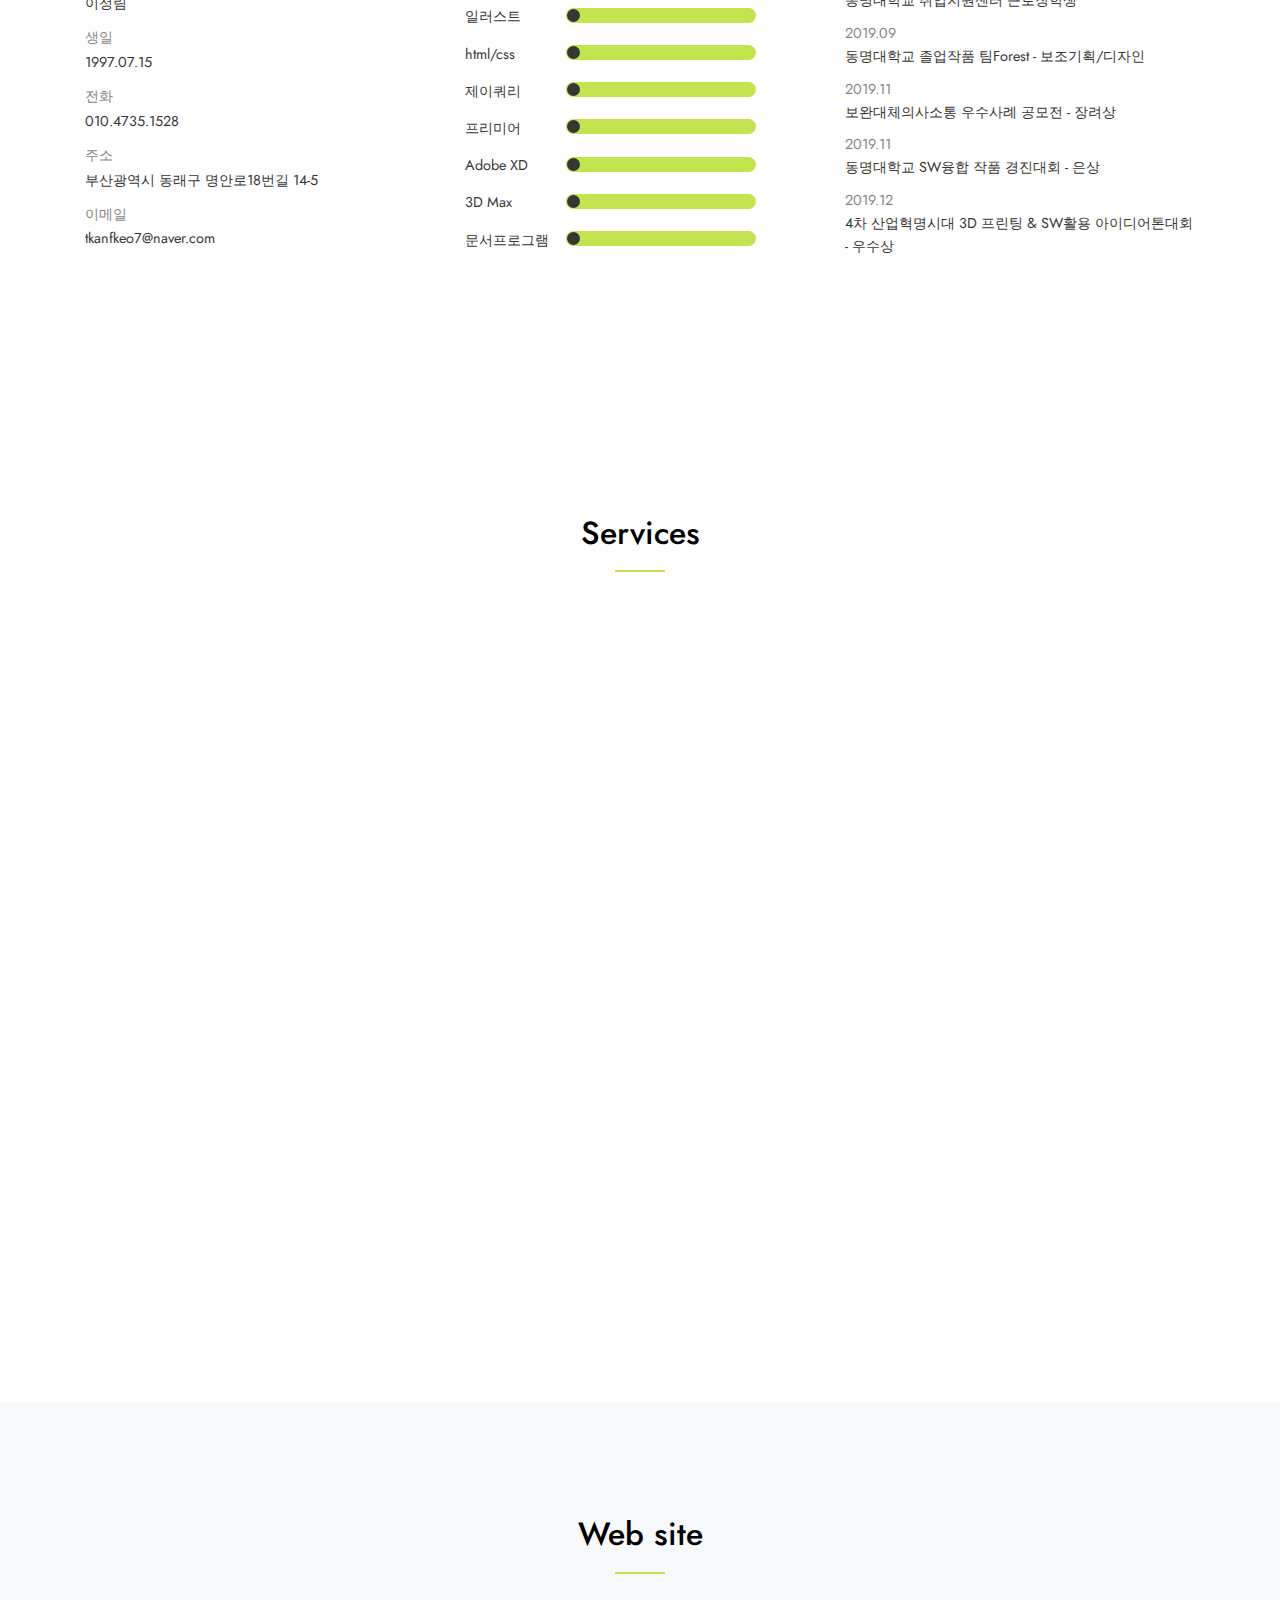
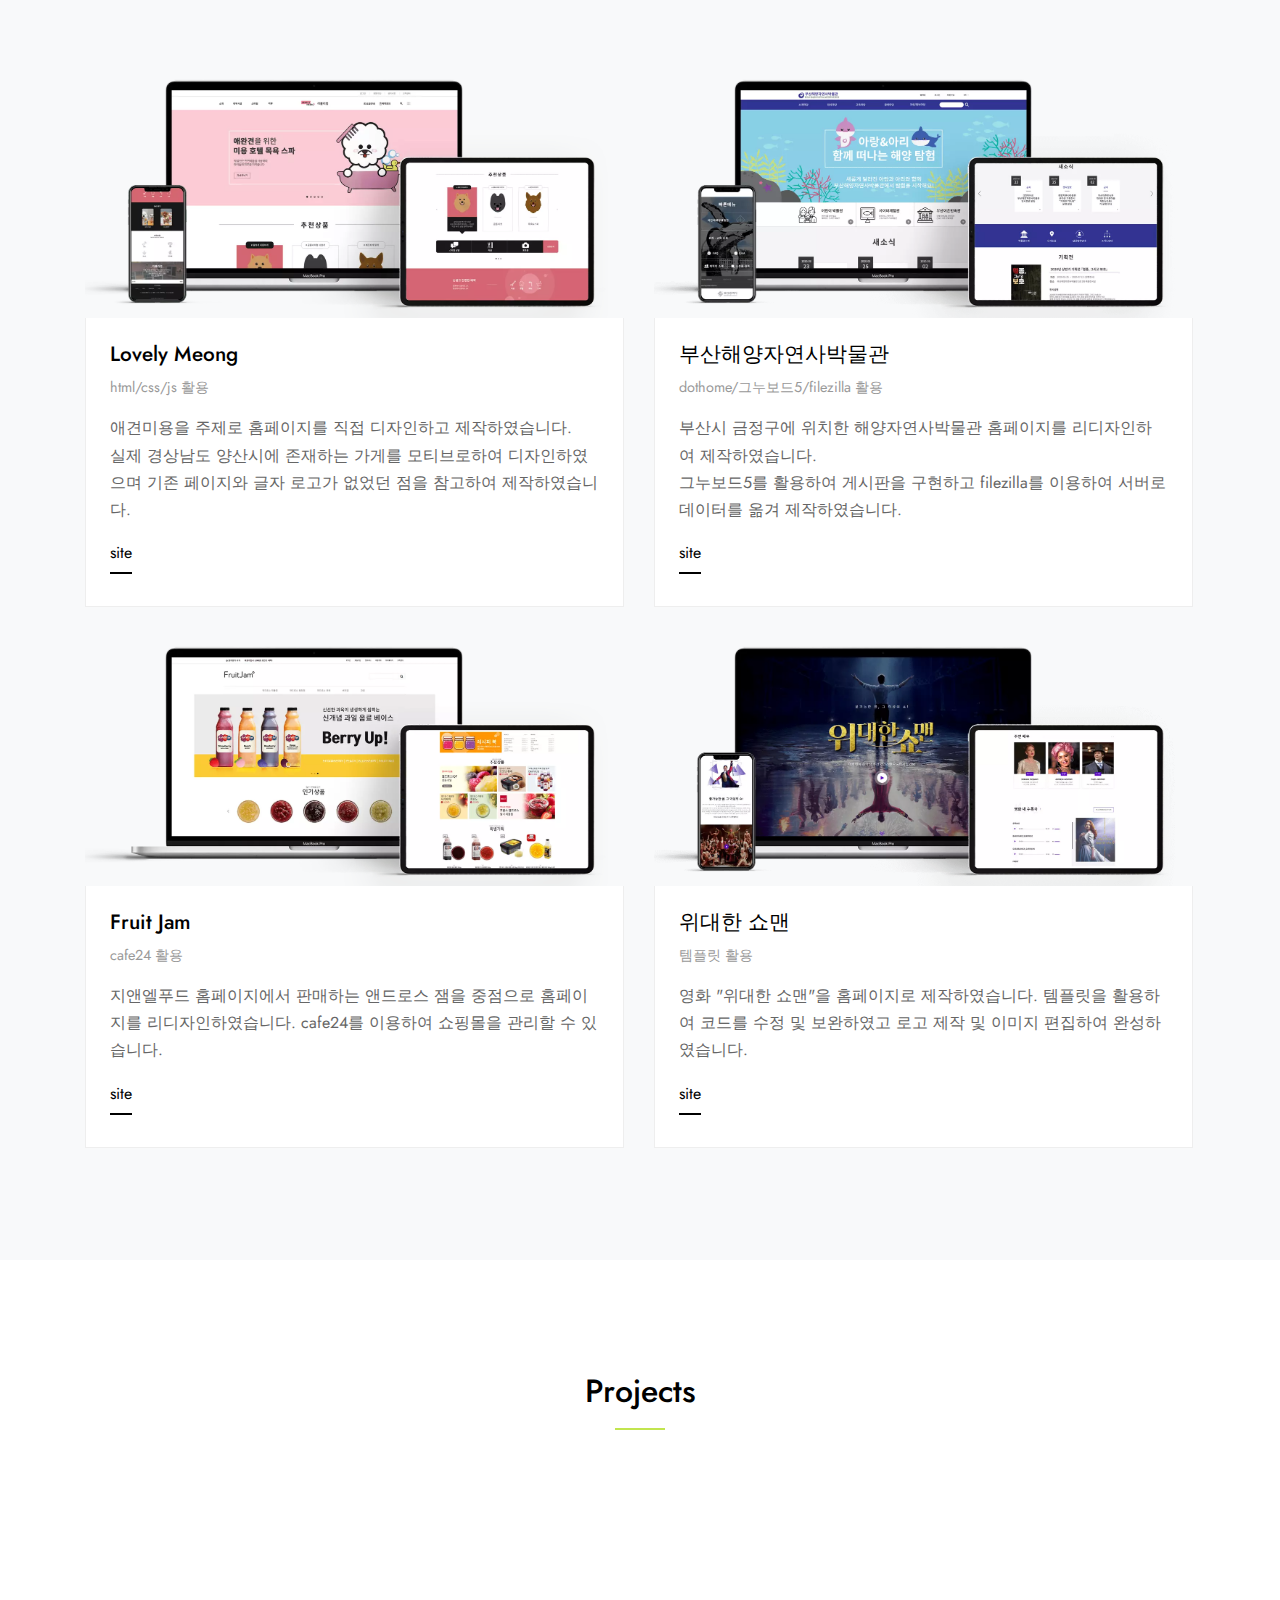
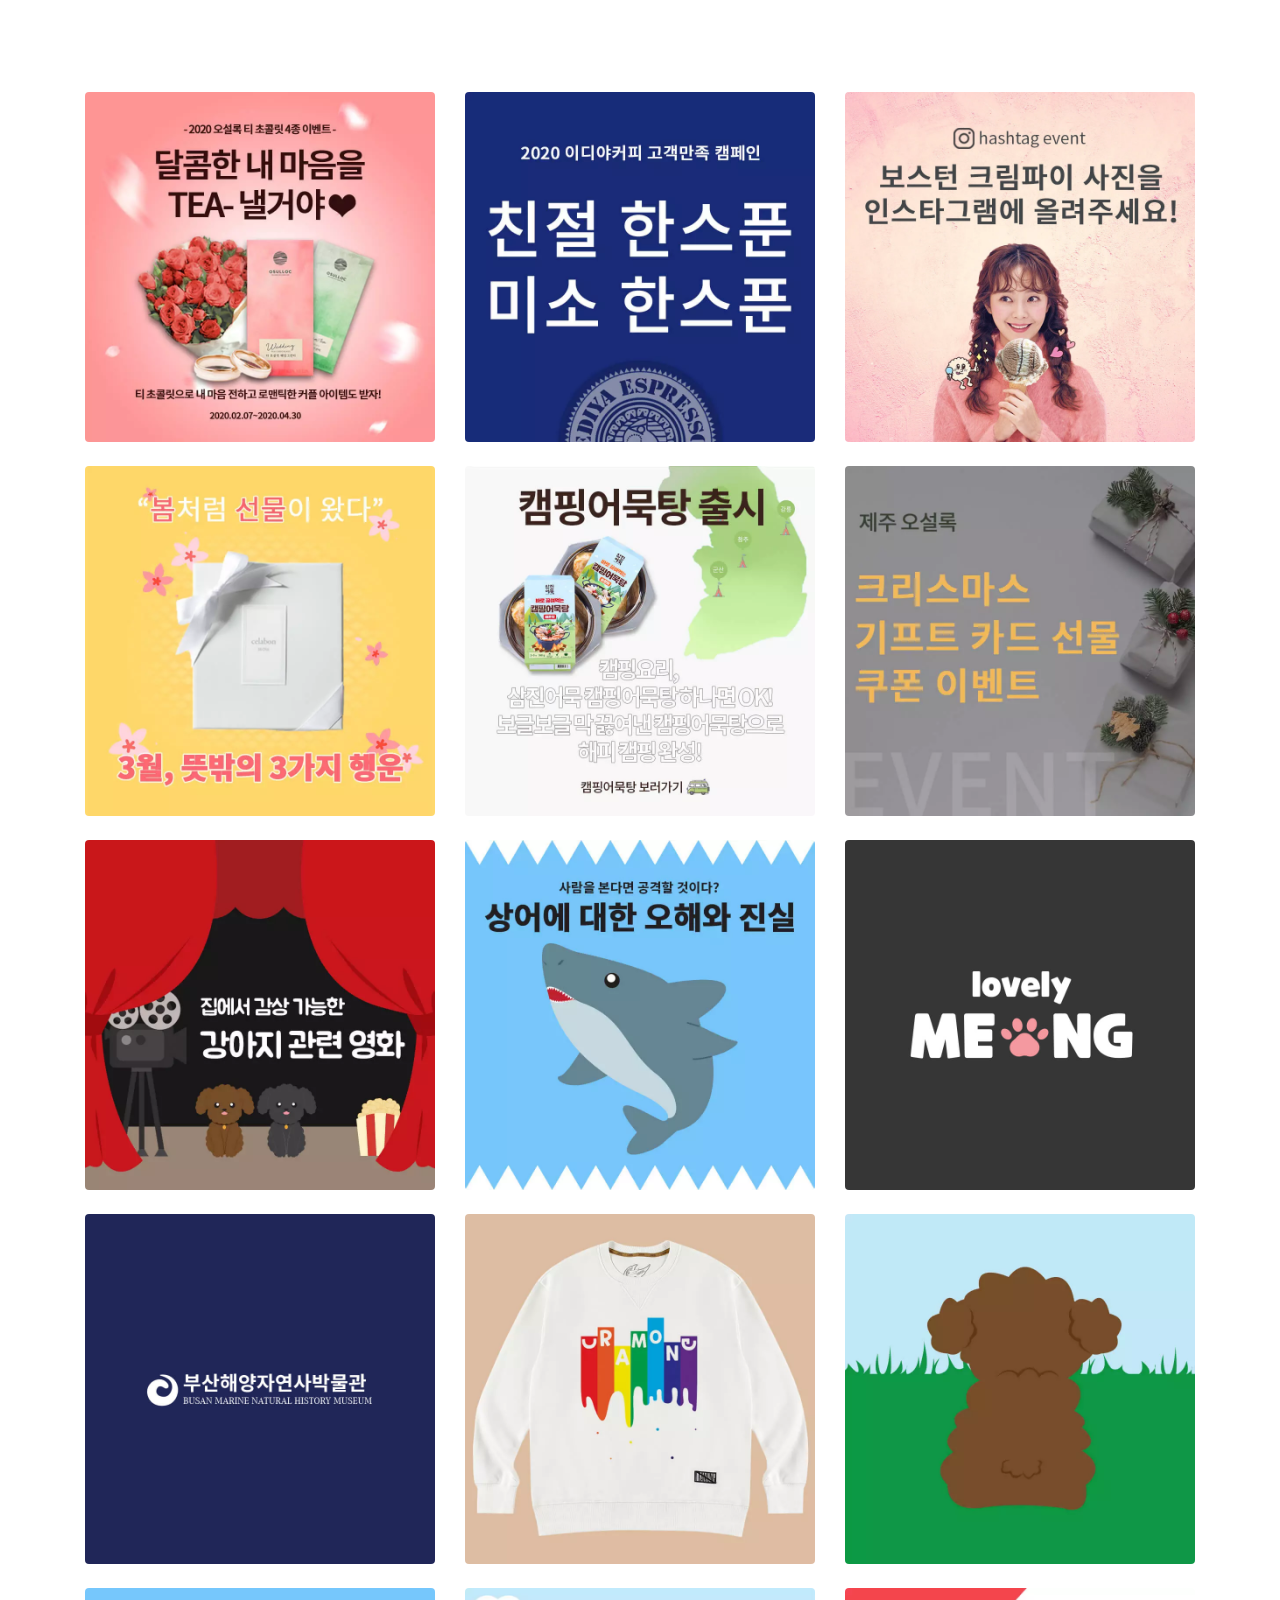
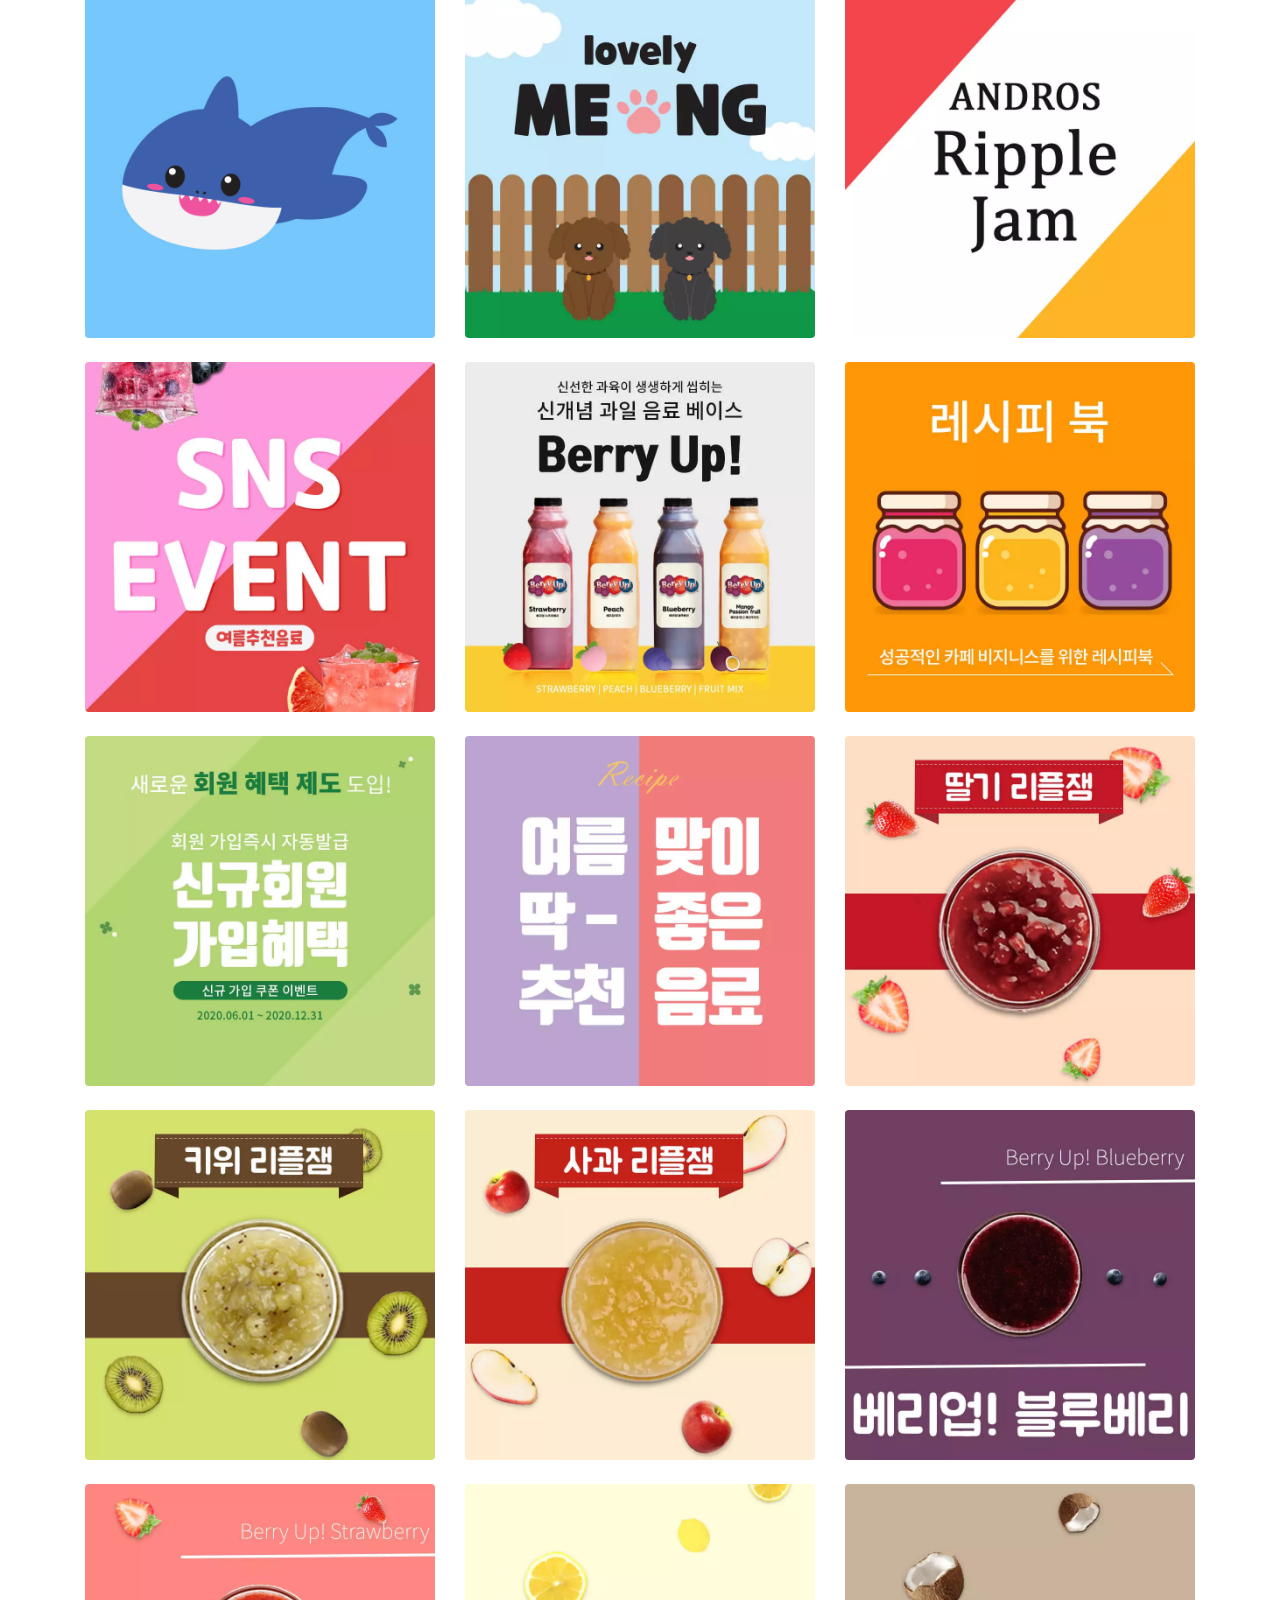
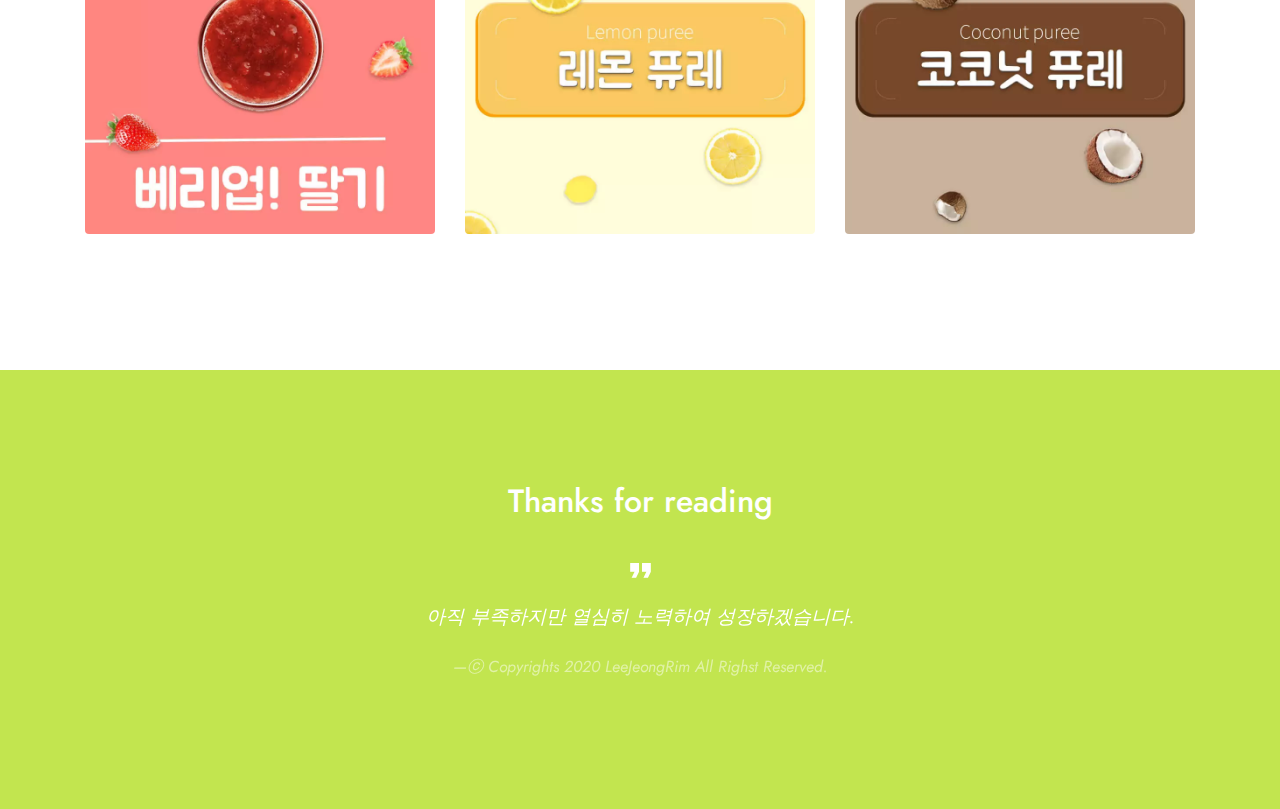
==== commit b743391f: "up" ====
--- a/index.html
+++ b/index.html
@@ -645,9 +645,9 @@
   <script async src="js/popper.min.js"></script>
   <script async src="js/bootstrap.min.js"></script>
   <script async src="js/owl.carousel.min.js"></script>
-  <script src="js/jquery.easing.1.3.js"></script>
+  <script async src="js/jquery.easing.1.3.js"></script>
   <script async src="js/aos.js"></script>
-  <script src="js/jquery.fancybox.min.js"></script>
+  <script async src="js/jquery.fancybox.min.js"></script>
   <script async src="js/jquery.sticky.js"></script>
   <script async src="js/isotope.pkgd.min.js"></script>
 
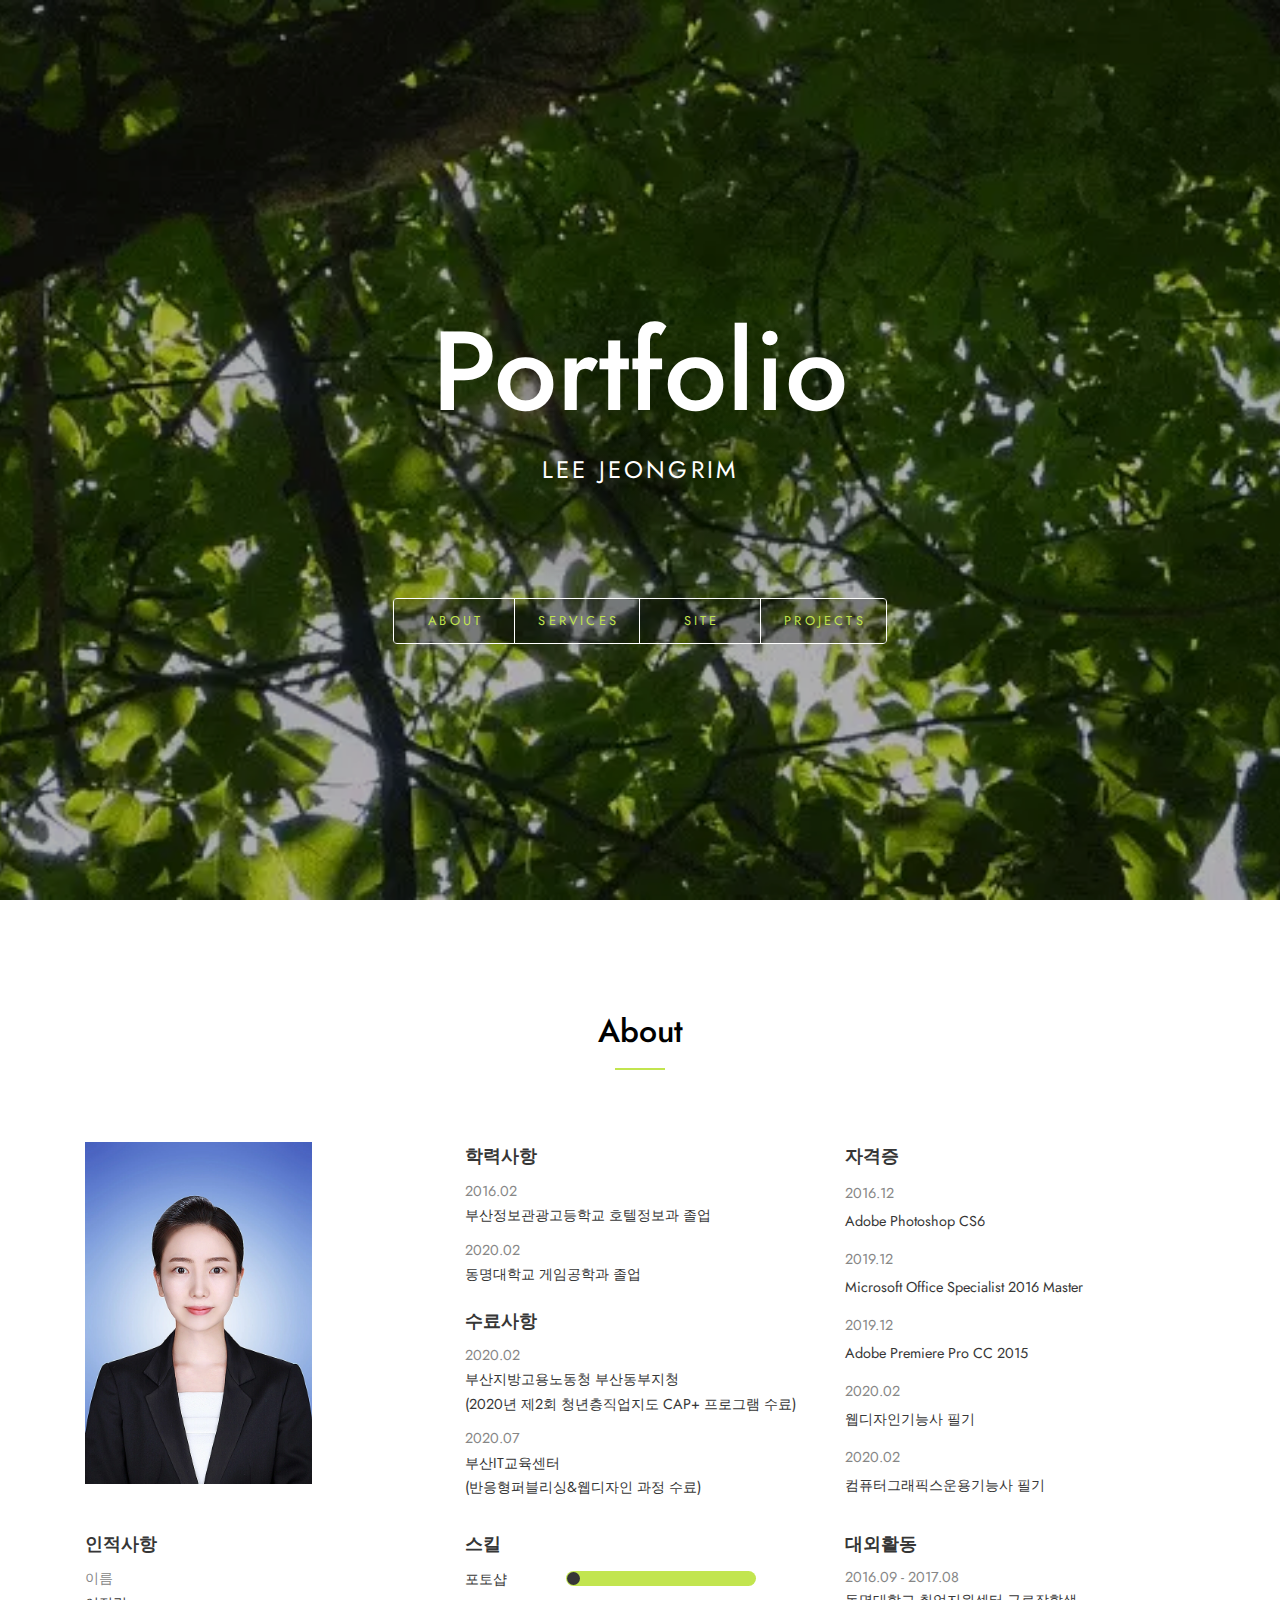
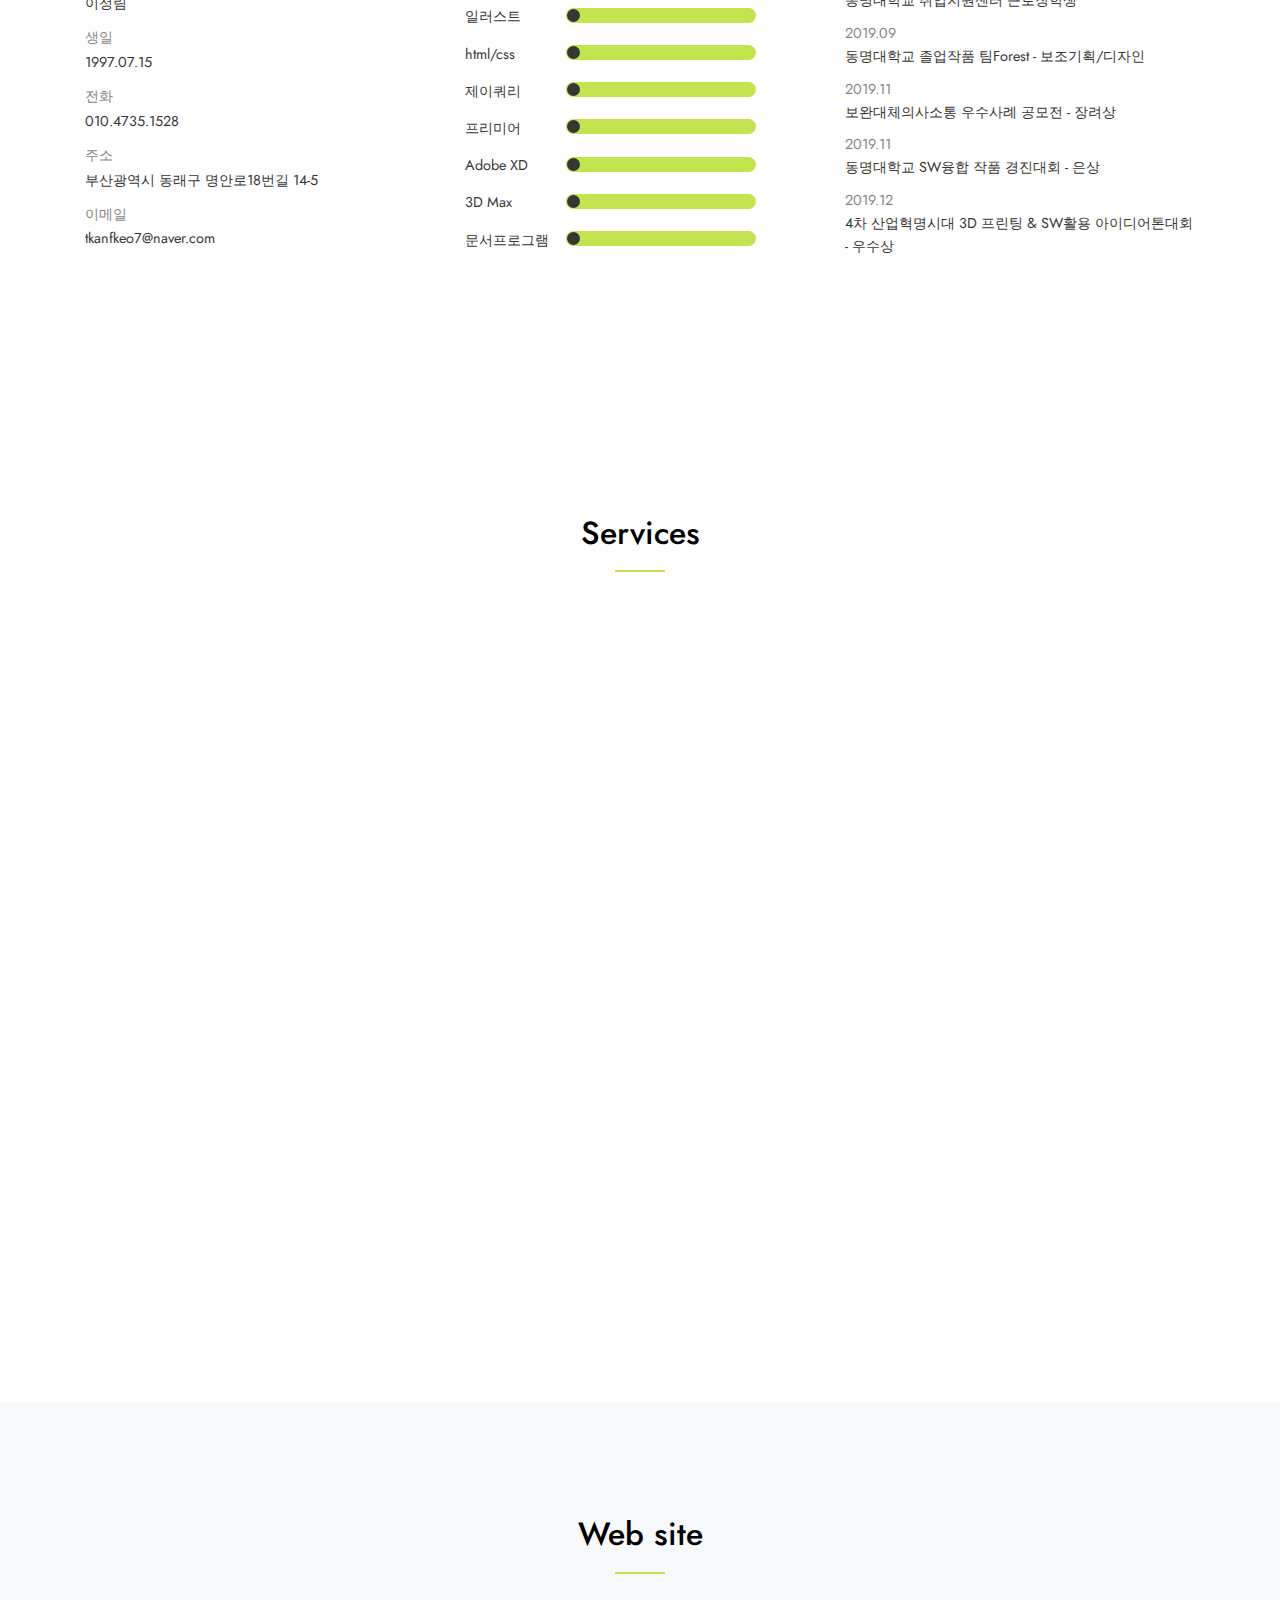
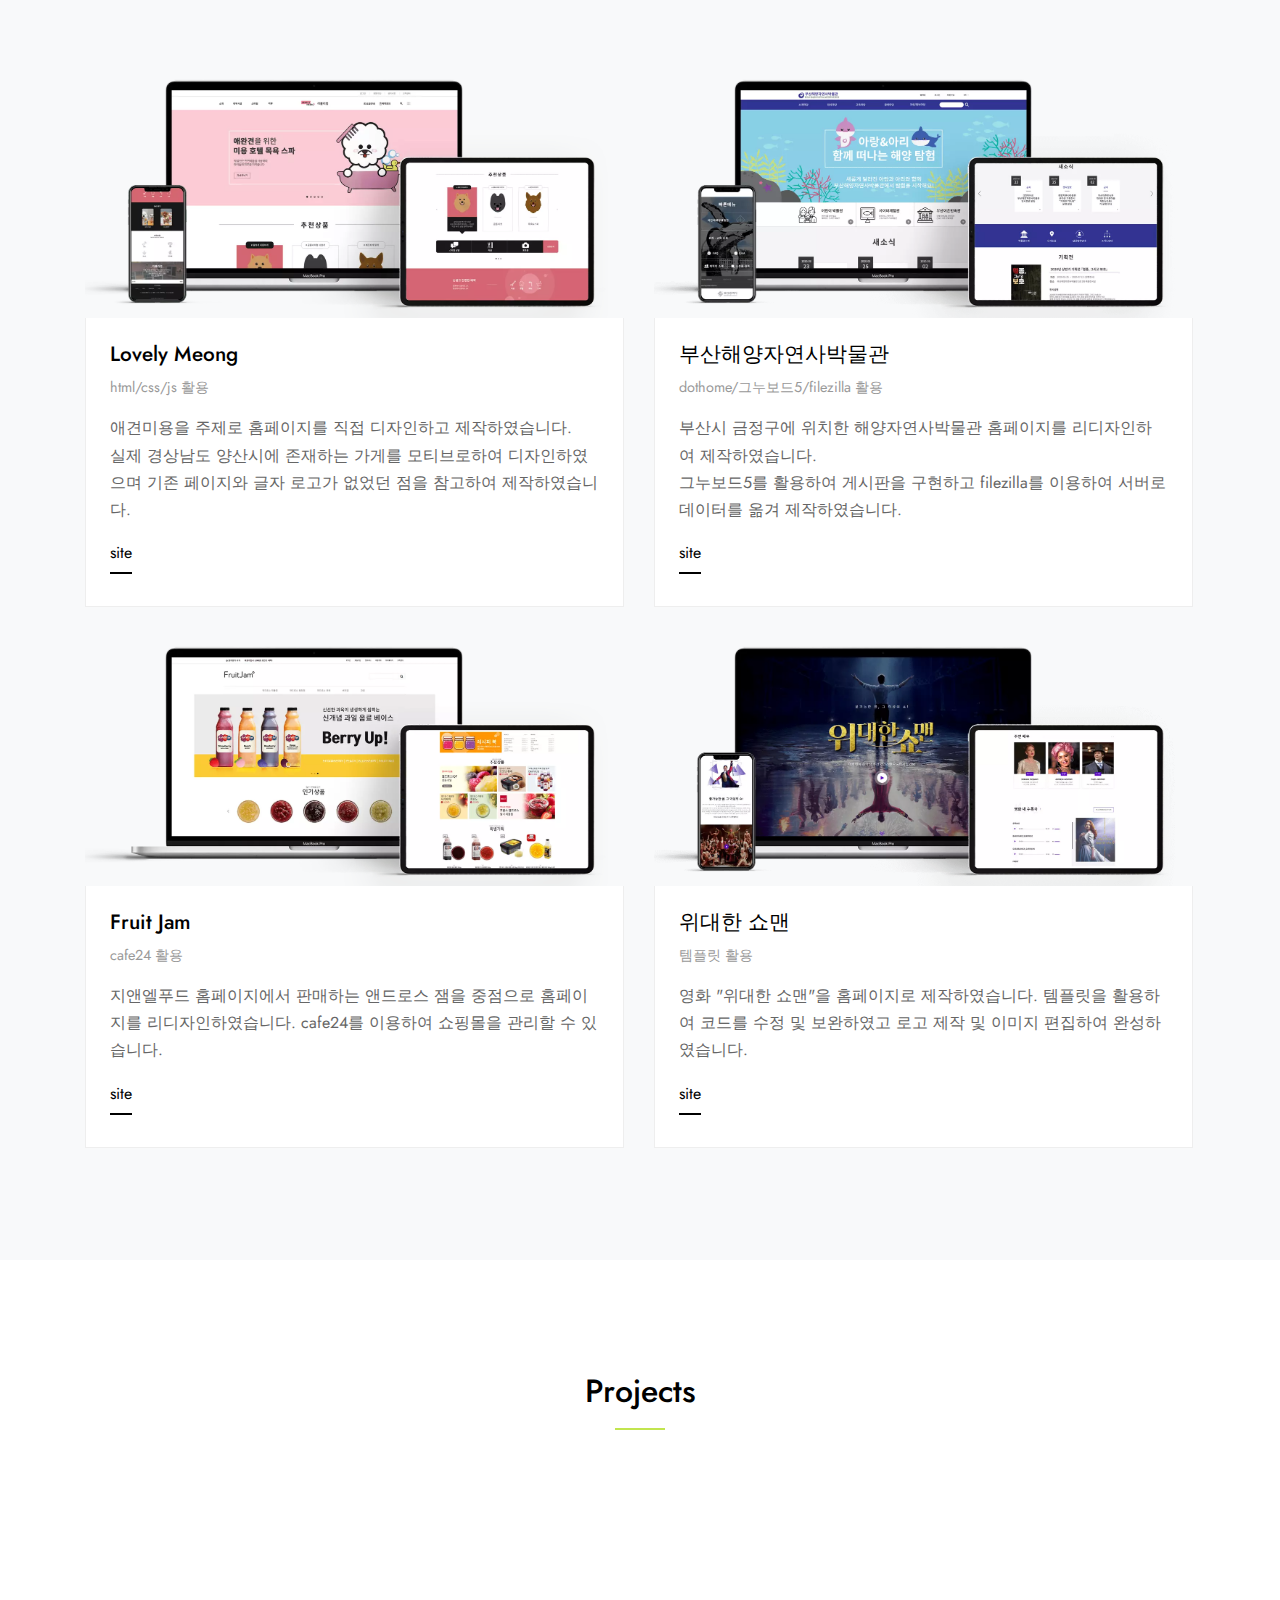
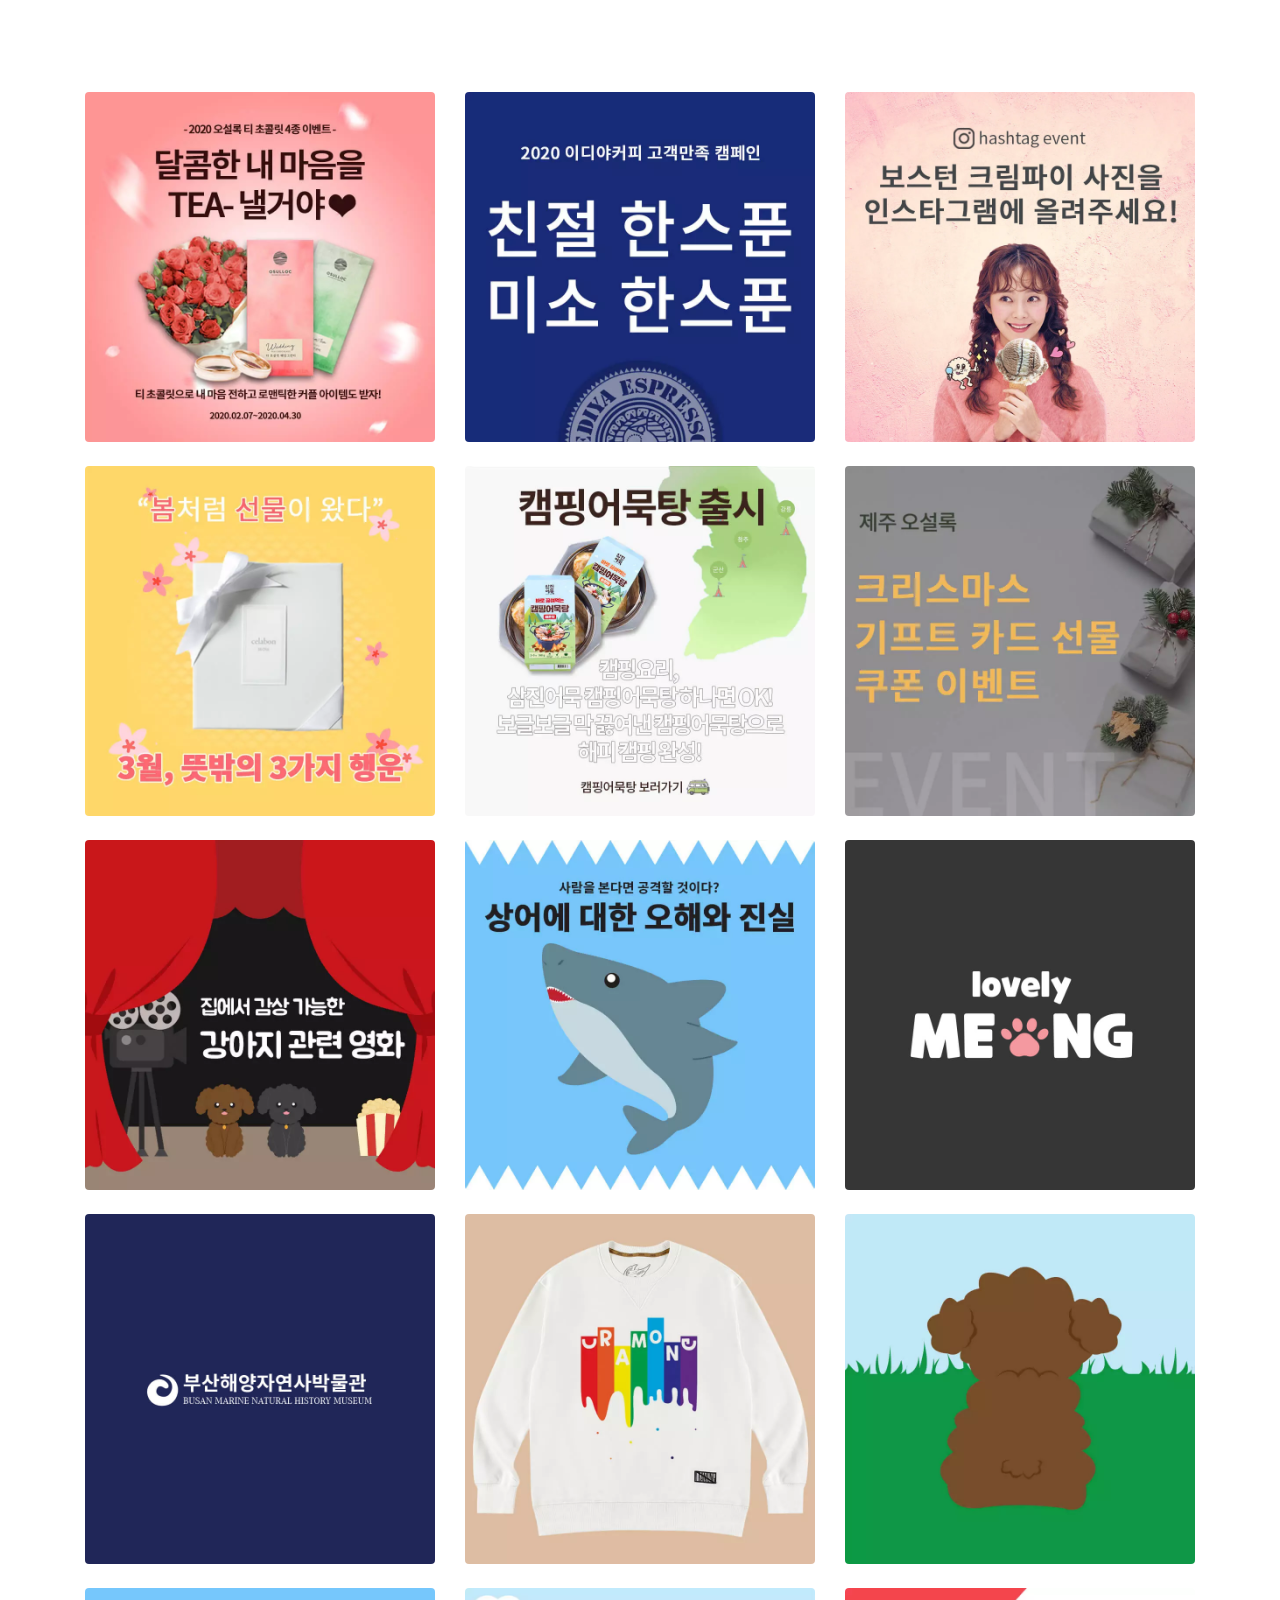
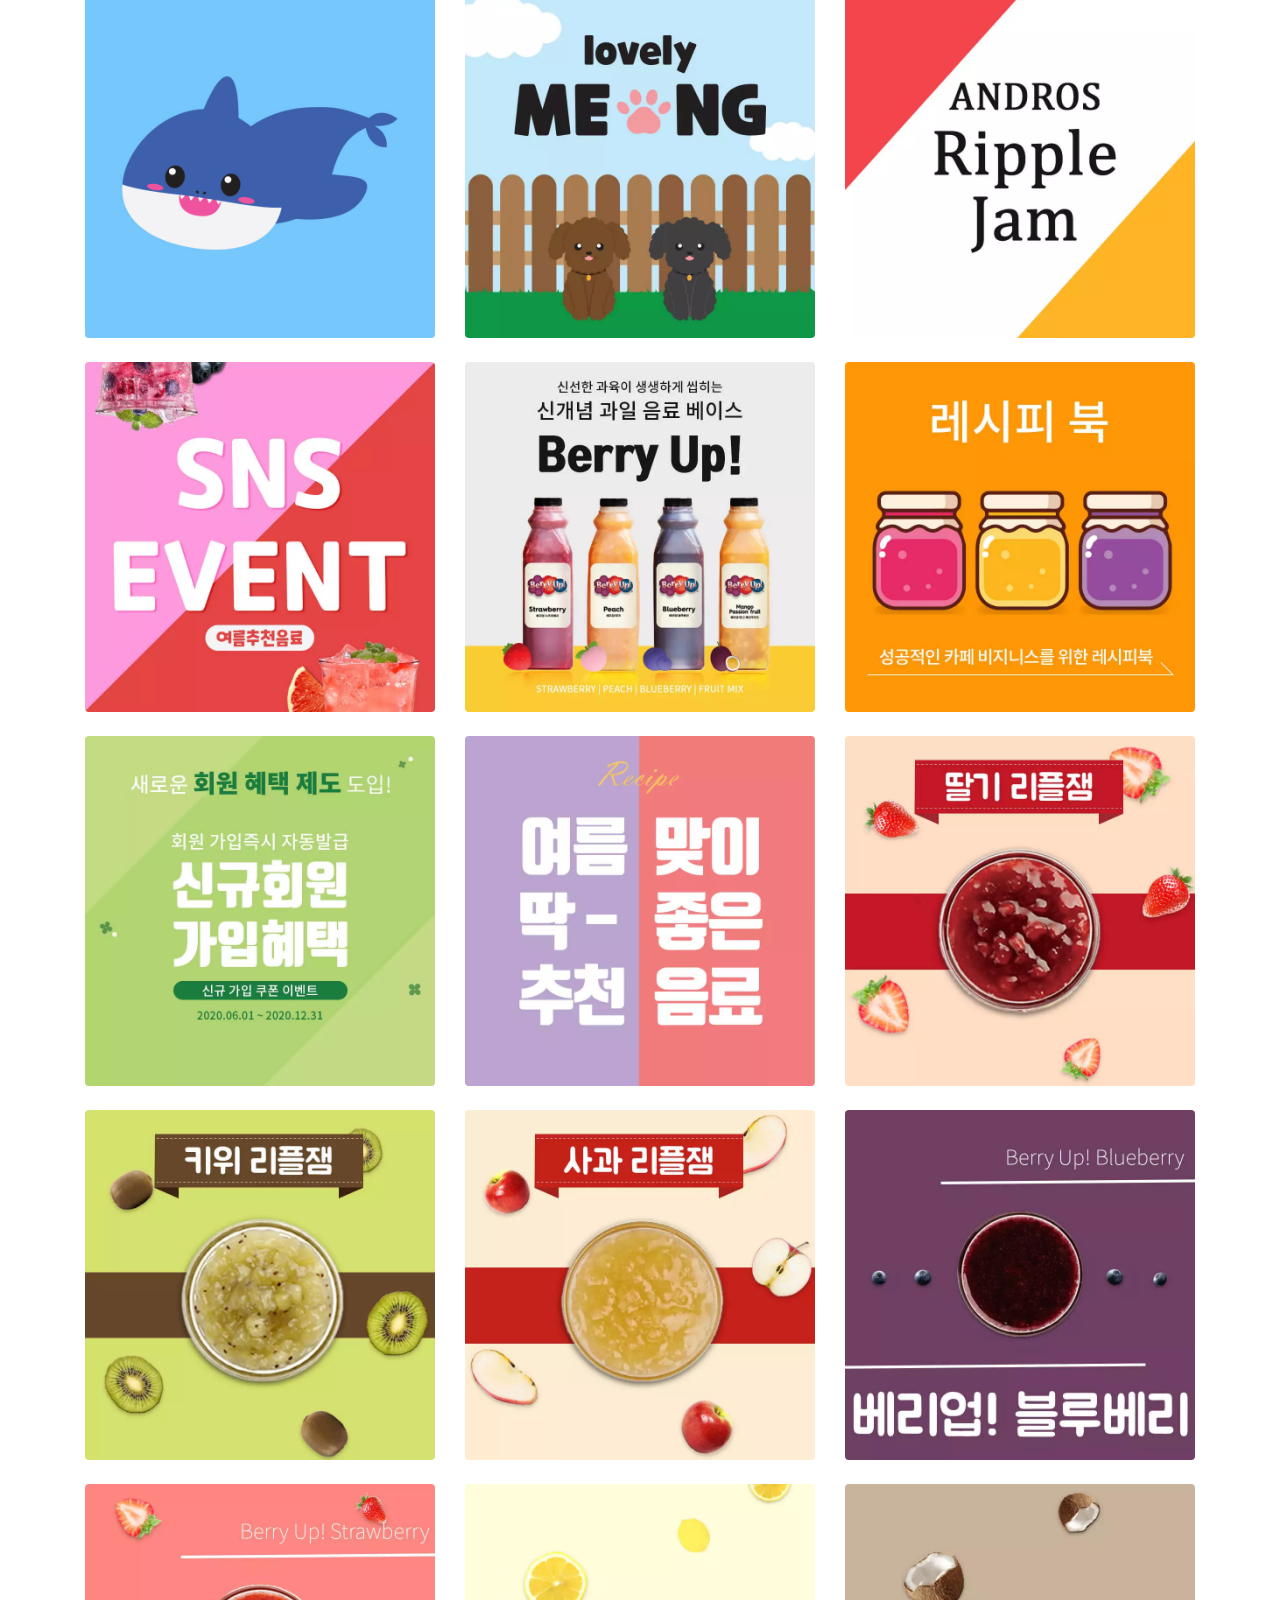
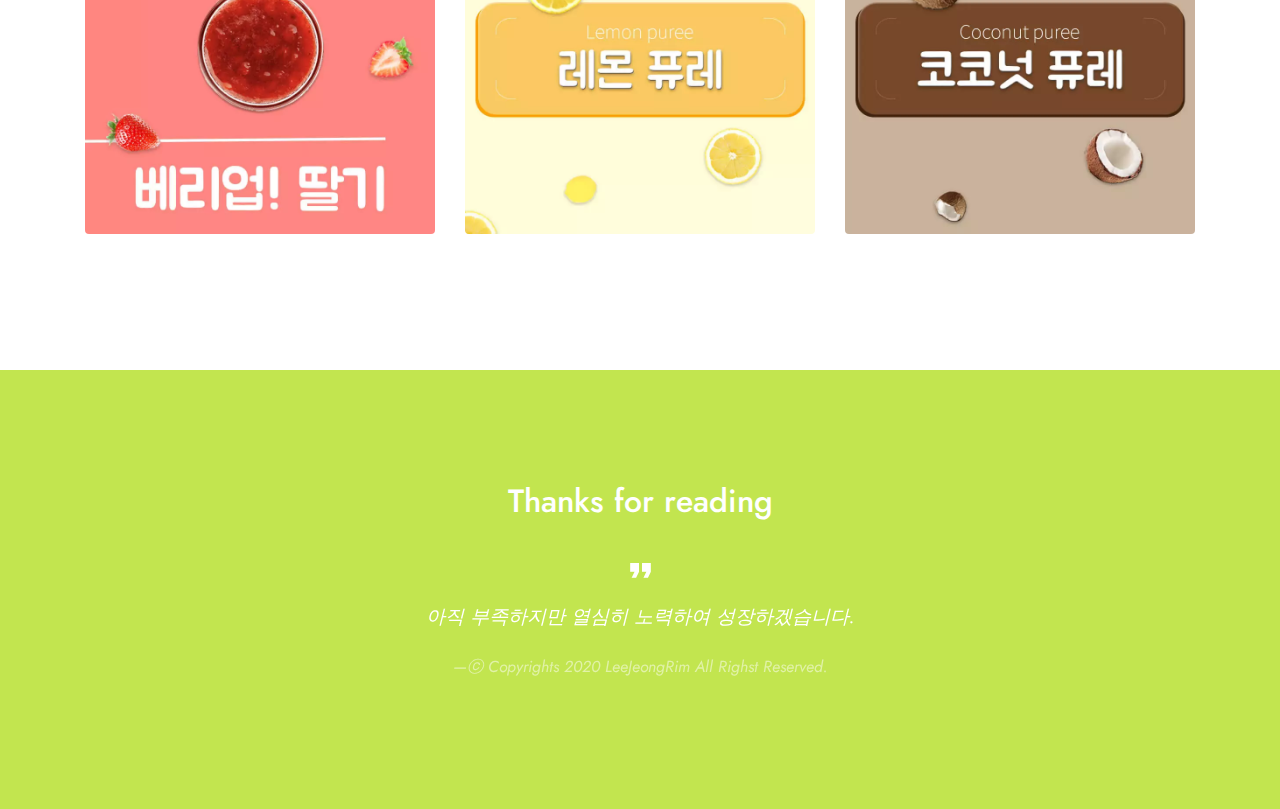
==== commit 360ad04e: "up" ====
--- a/index.html
+++ b/index.html
@@ -377,6 +377,7 @@
             <button class="btn btn-primary" data-filter=".char">캐릭터</button>
             <button class="btn btn-primary" data-filter=".shopping_banner">쇼핑몰배너</button>
             <button class="btn btn-primary" data-filter=".shopping_detail">상세페이지</button>
+            <button class="btn btn-primary" data-filter=".app_apk">APP</button>
           </div>
         </div>  
         
@@ -589,7 +590,15 @@
             </a>
           </div>
           
-
+          <!--app
+          <div class="item app_apk col-6 col-sm-6 col-md-6 col-lg-4 col-xl-4 mb-4">
+            <a href="images/lovelymeong_all_b.jpg" class="item-wrap fancybox">
+              <span class="icon-search2" style="text-align: center"><br>SNACK AAC<br>APP</span>
+              <img class="img-fluid" src="images/app_a.png">
+            </a>
+          </div>-->
+          
+          
         </div>
       </div>
       
@@ -615,7 +624,7 @@
 
    
    
-<!-------------잡다한설명?시작----------------->
+<!-------------설명시작----------------->
     <section class="site-section bg-primary">
       <div class="container">
         <div class="row">
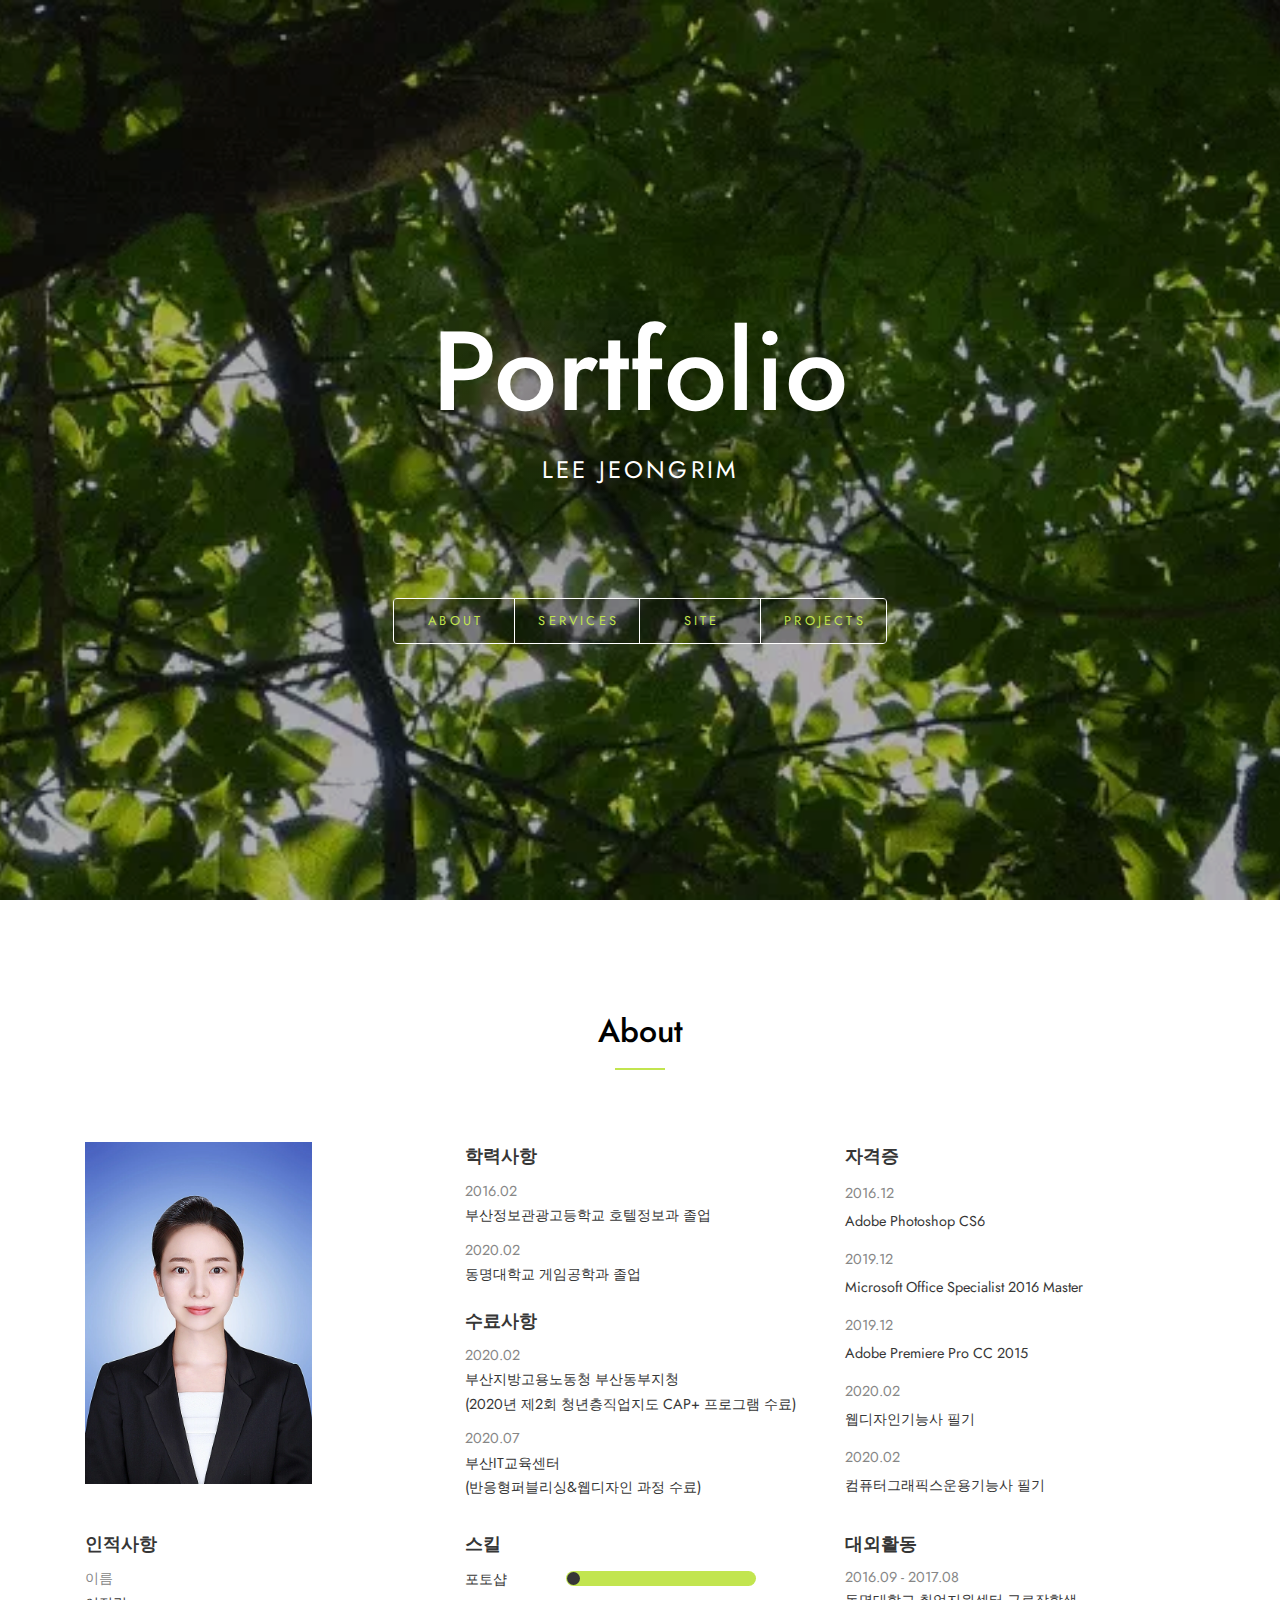
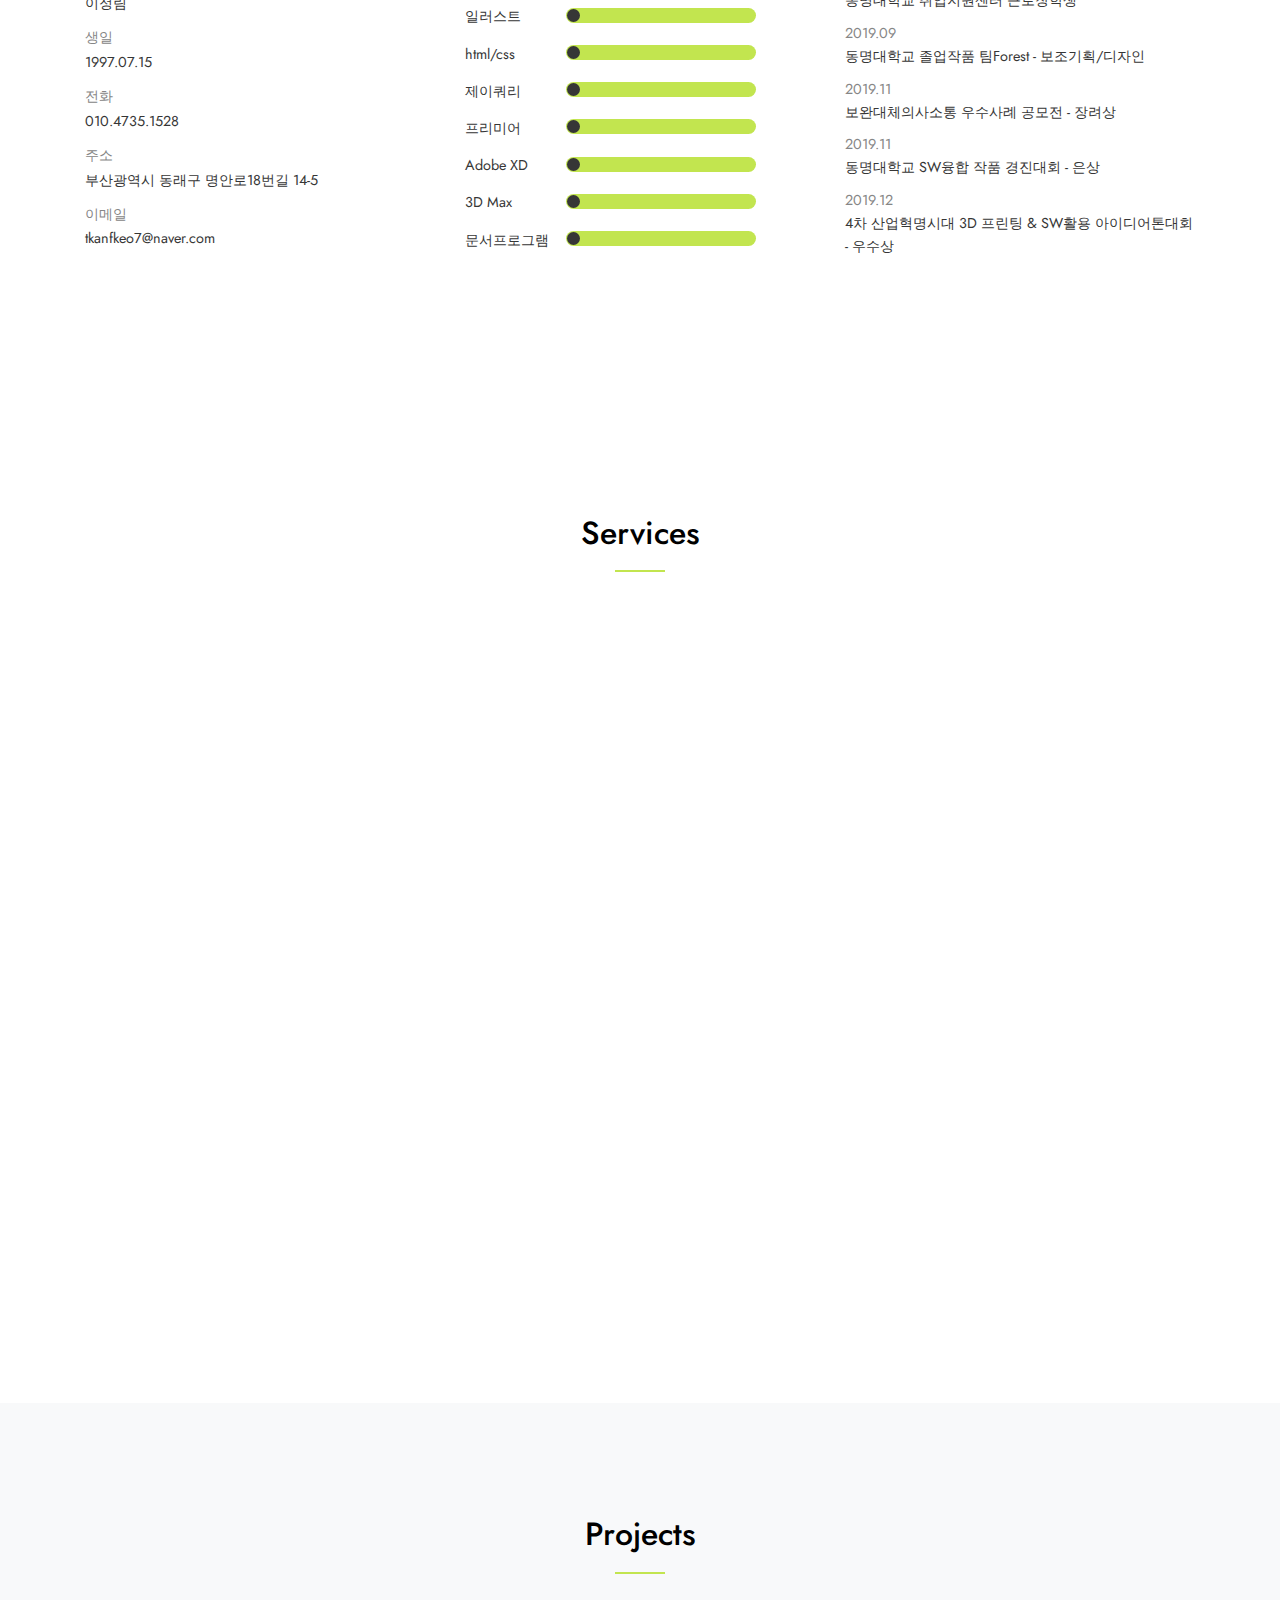
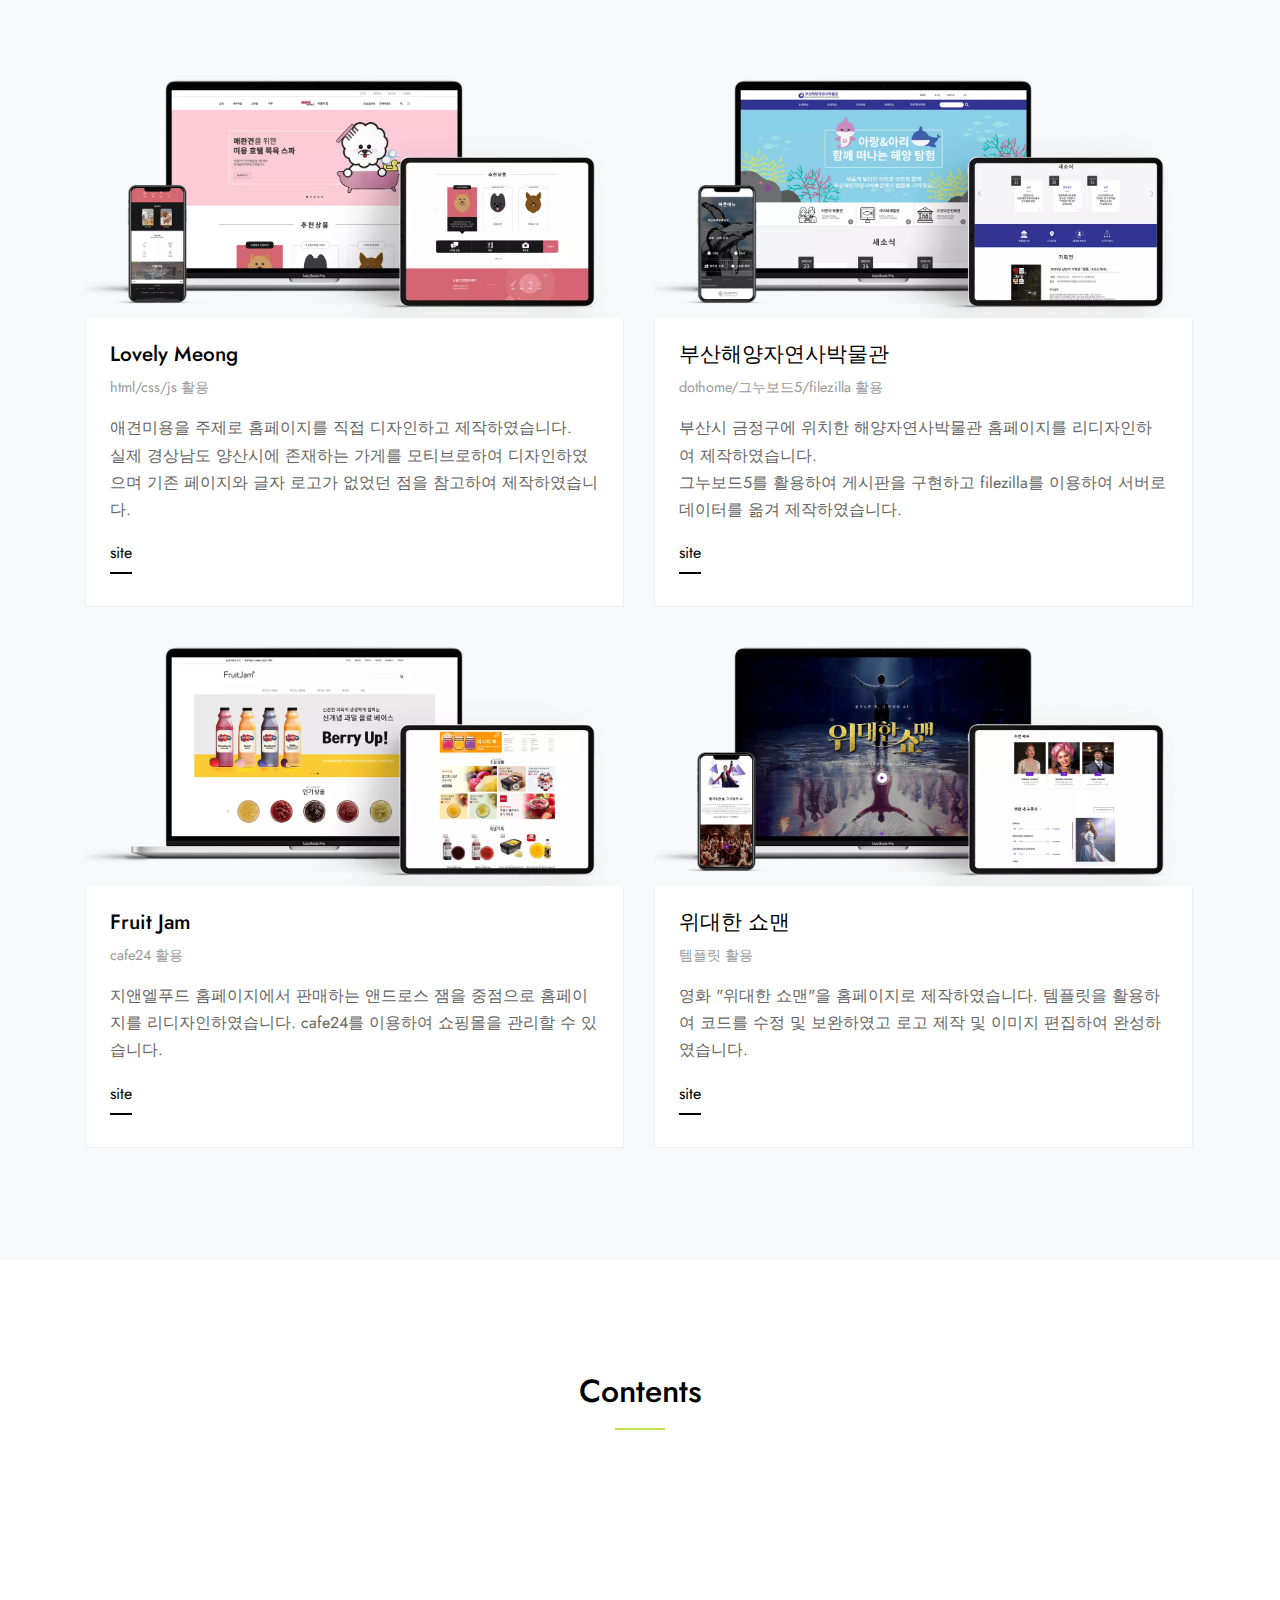
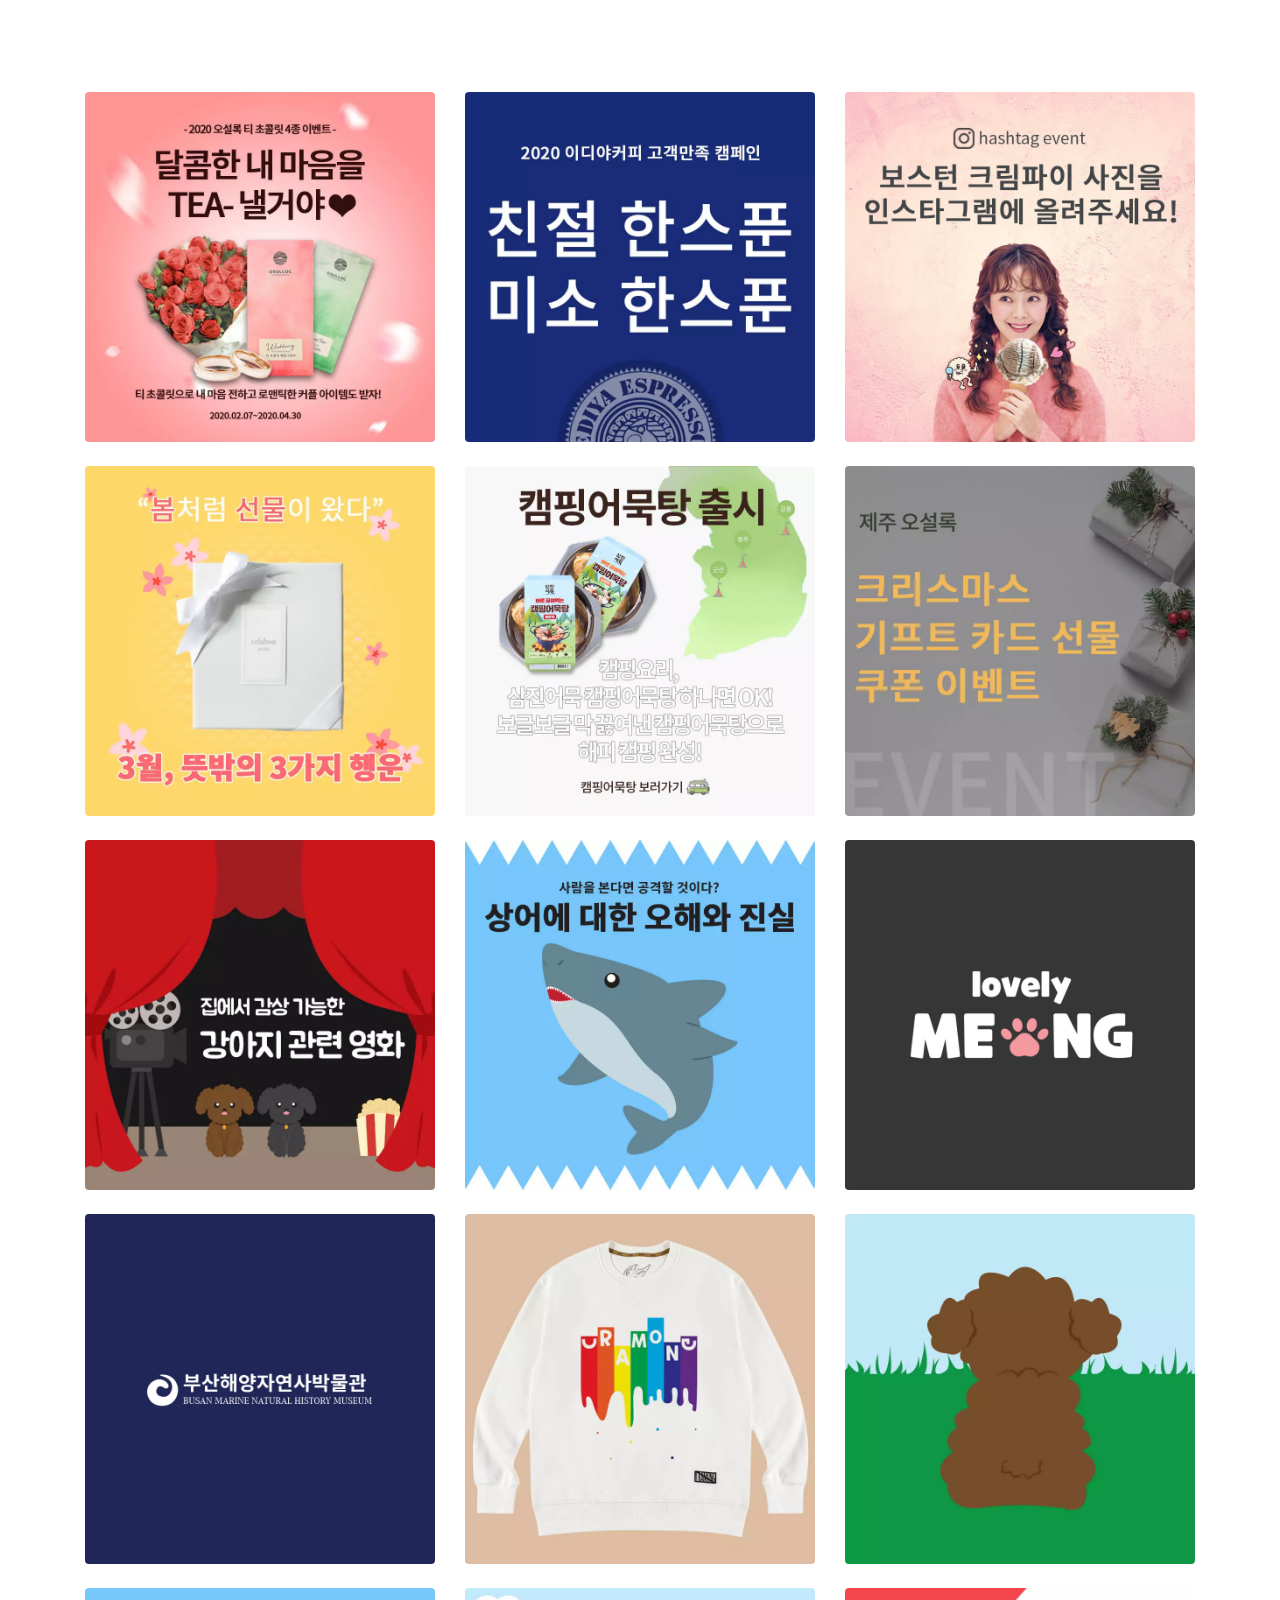
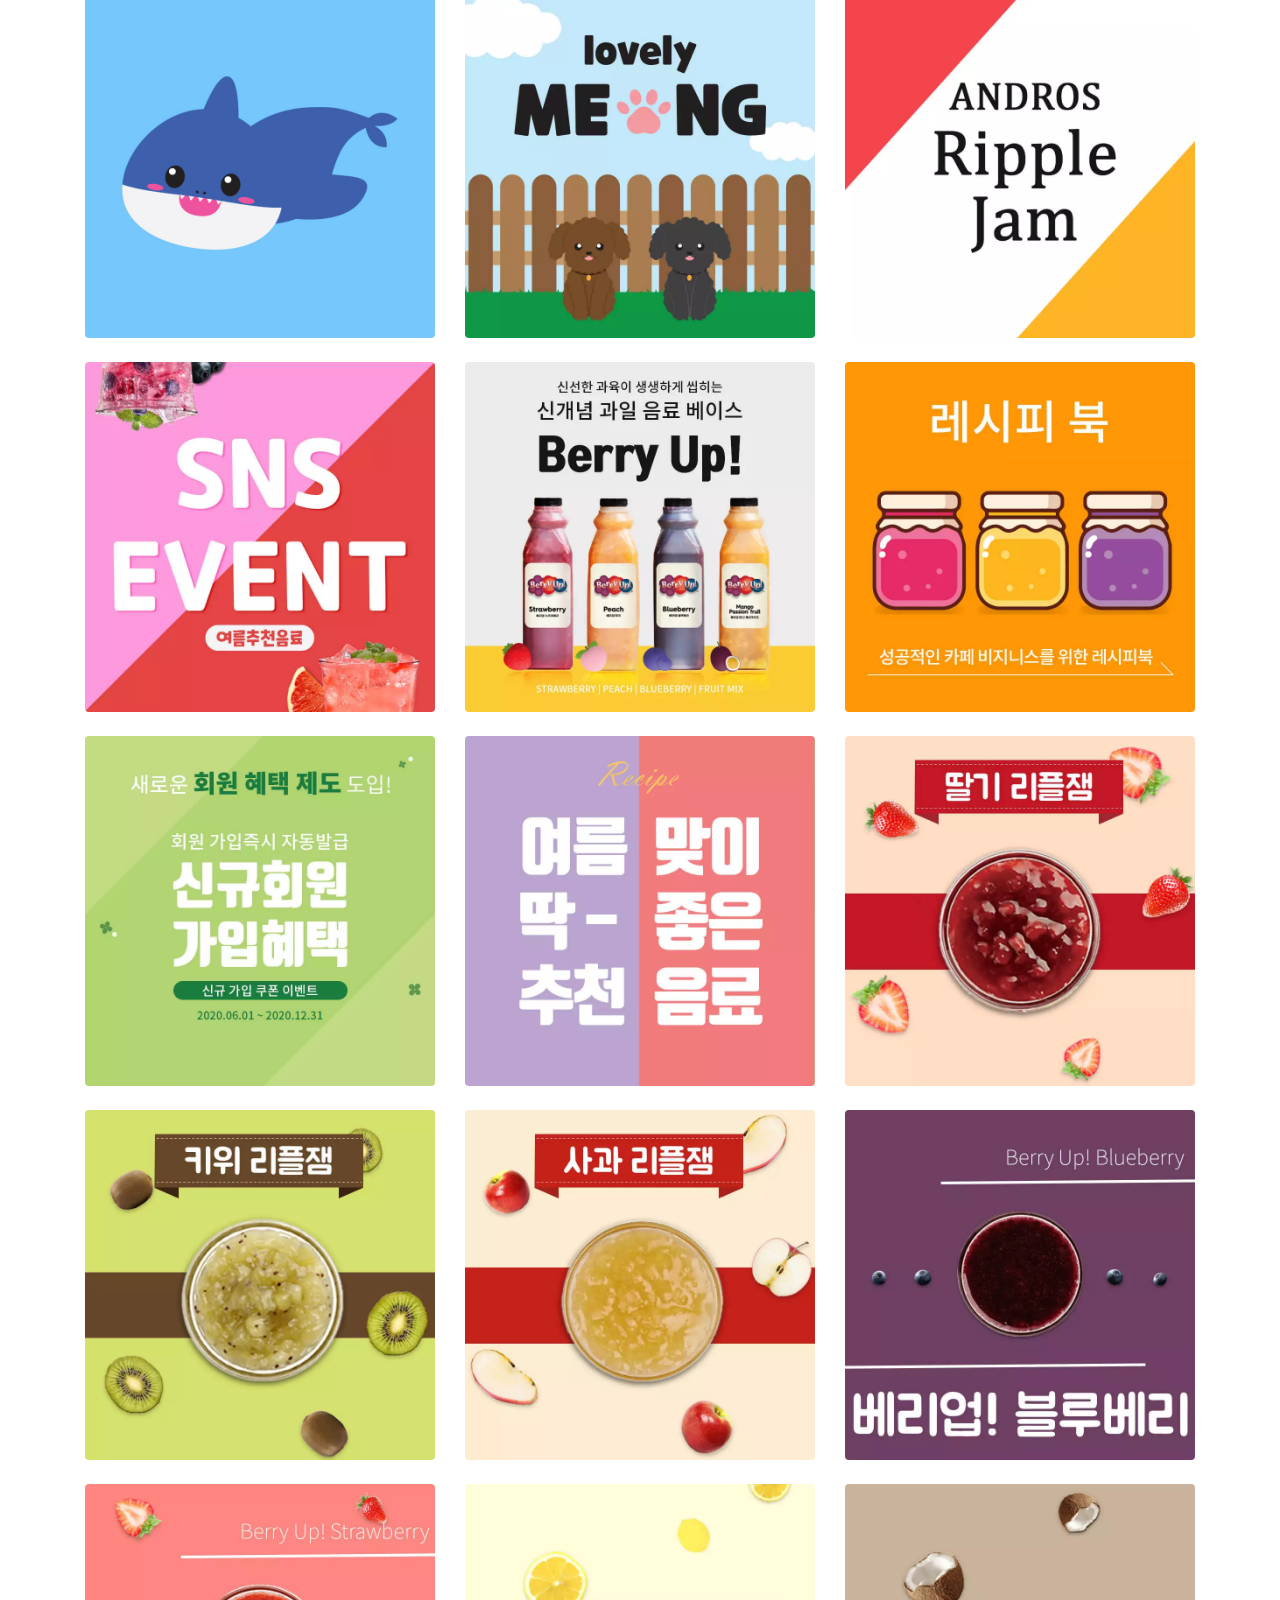
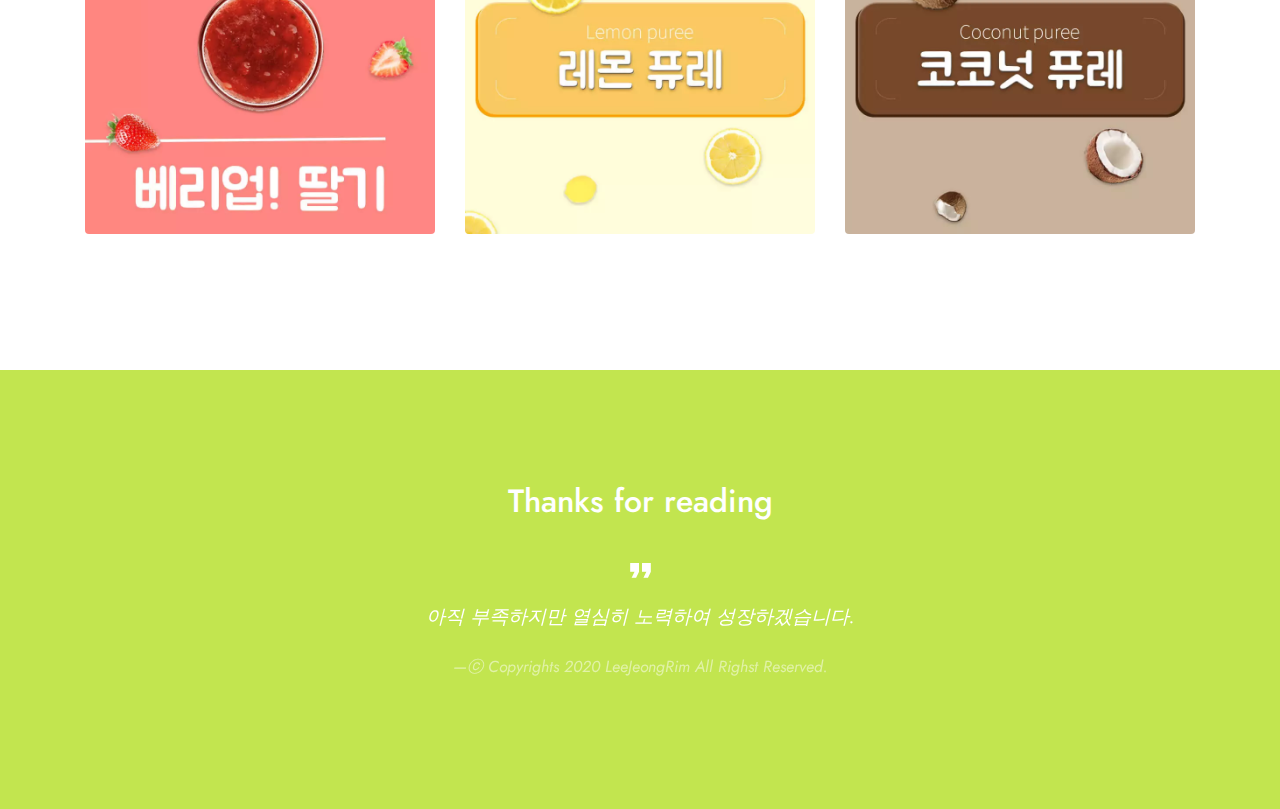
==== commit 4daa7e0c: "up" ====
--- a/index.html
+++ b/index.html
@@ -299,7 +299,7 @@
         <div class="row">
           
           <div class="col-12 mb-5 position-relative">
-            <h2 class="section-title text-center mb-5">Web site</h2>
+            <h2 class="section-title text-center mb-5">Projects</h2>
           </div>
 
           <div class="col-md-6 mb-5 mb-lg-0 col-lg-4 col-lg-4_my">
@@ -363,7 +363,7 @@
       <div class="container">
         <div class="row mb-5">
           <div class="col-12 position-relative">
-            <h2 class="section-title text-center mb-5">Projects</h2>
+            <h2 class="section-title text-center mb-5">Contents</h2>
           </div>
         </div>
 
@@ -377,7 +377,7 @@
             <button class="btn btn-primary" data-filter=".char">캐릭터</button>
             <button class="btn btn-primary" data-filter=".shopping_banner">쇼핑몰배너</button>
             <button class="btn btn-primary" data-filter=".shopping_detail">상세페이지</button>
-            <button class="btn btn-primary" data-filter=".app_apk">APP</button>
+            <!--<button class="btn btn-primary" data-filter=".app_apk">APP</button>-->
           </div>
         </div>  
         
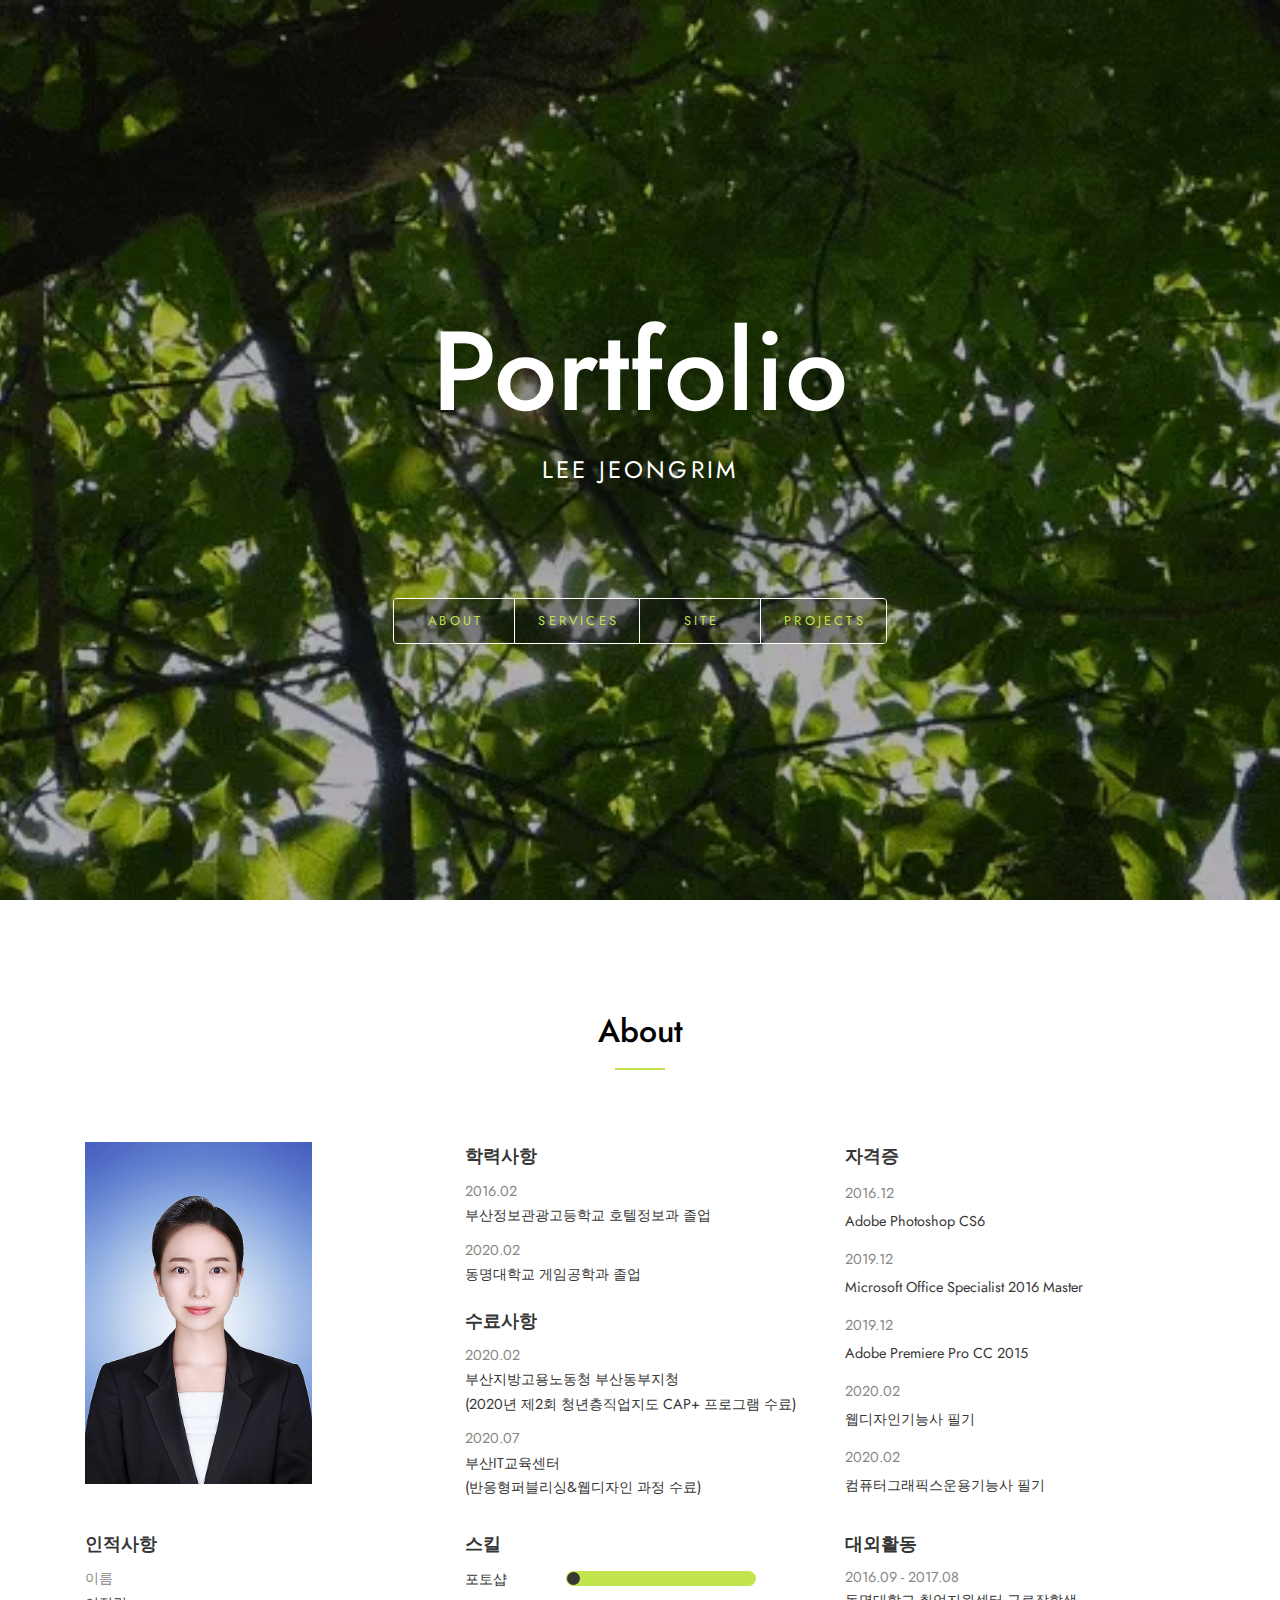
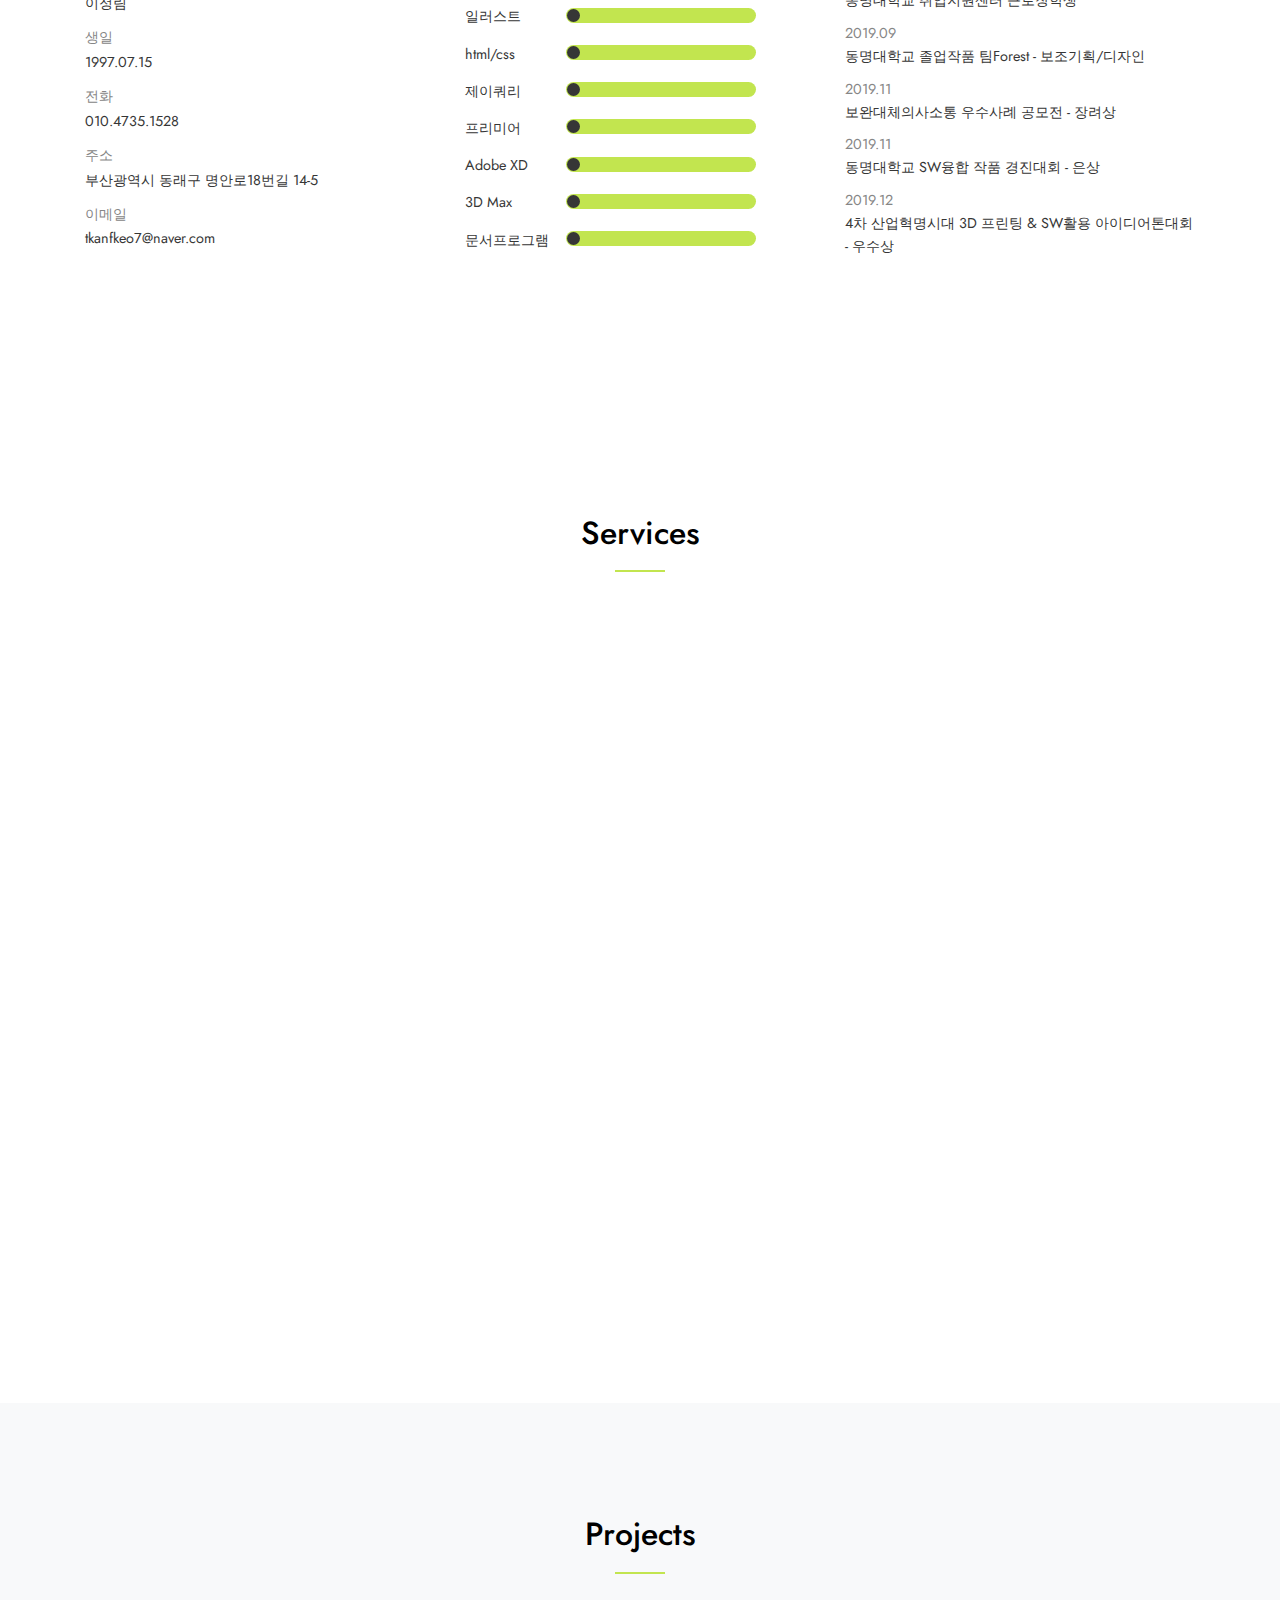
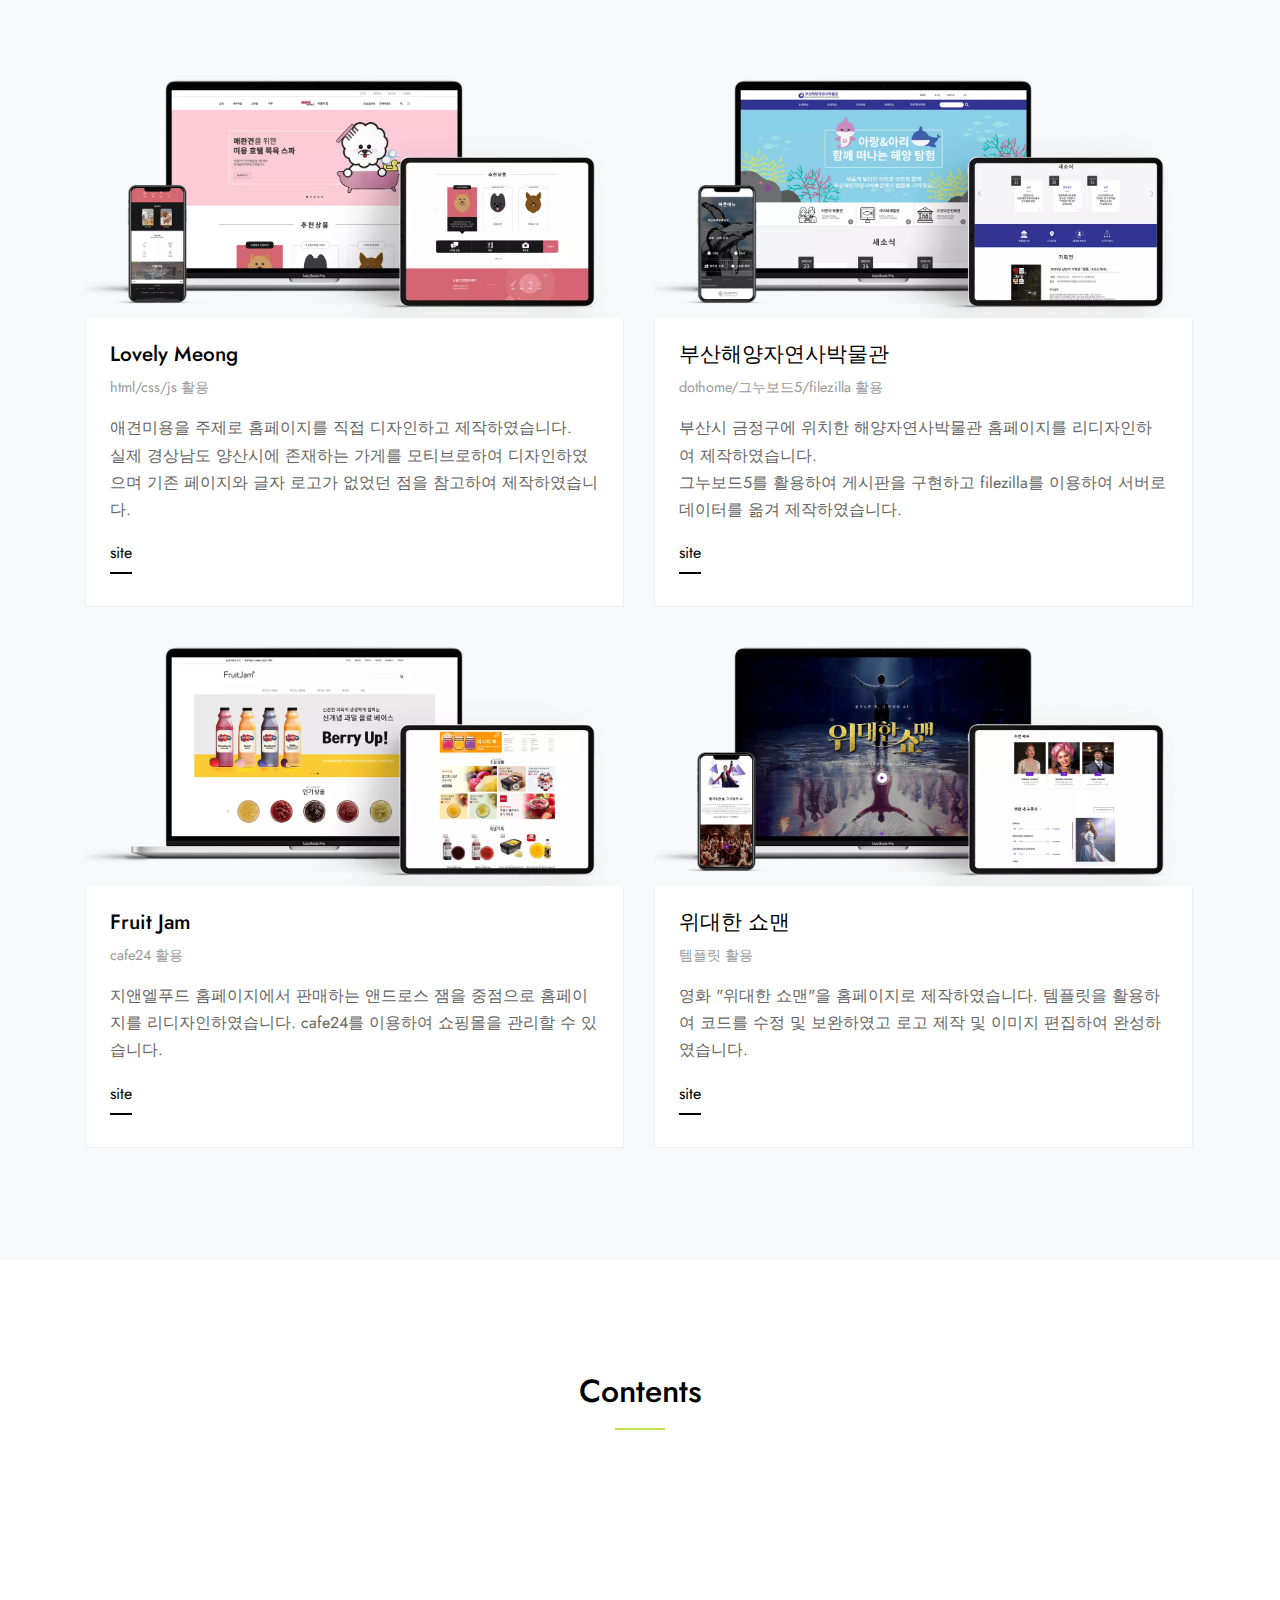
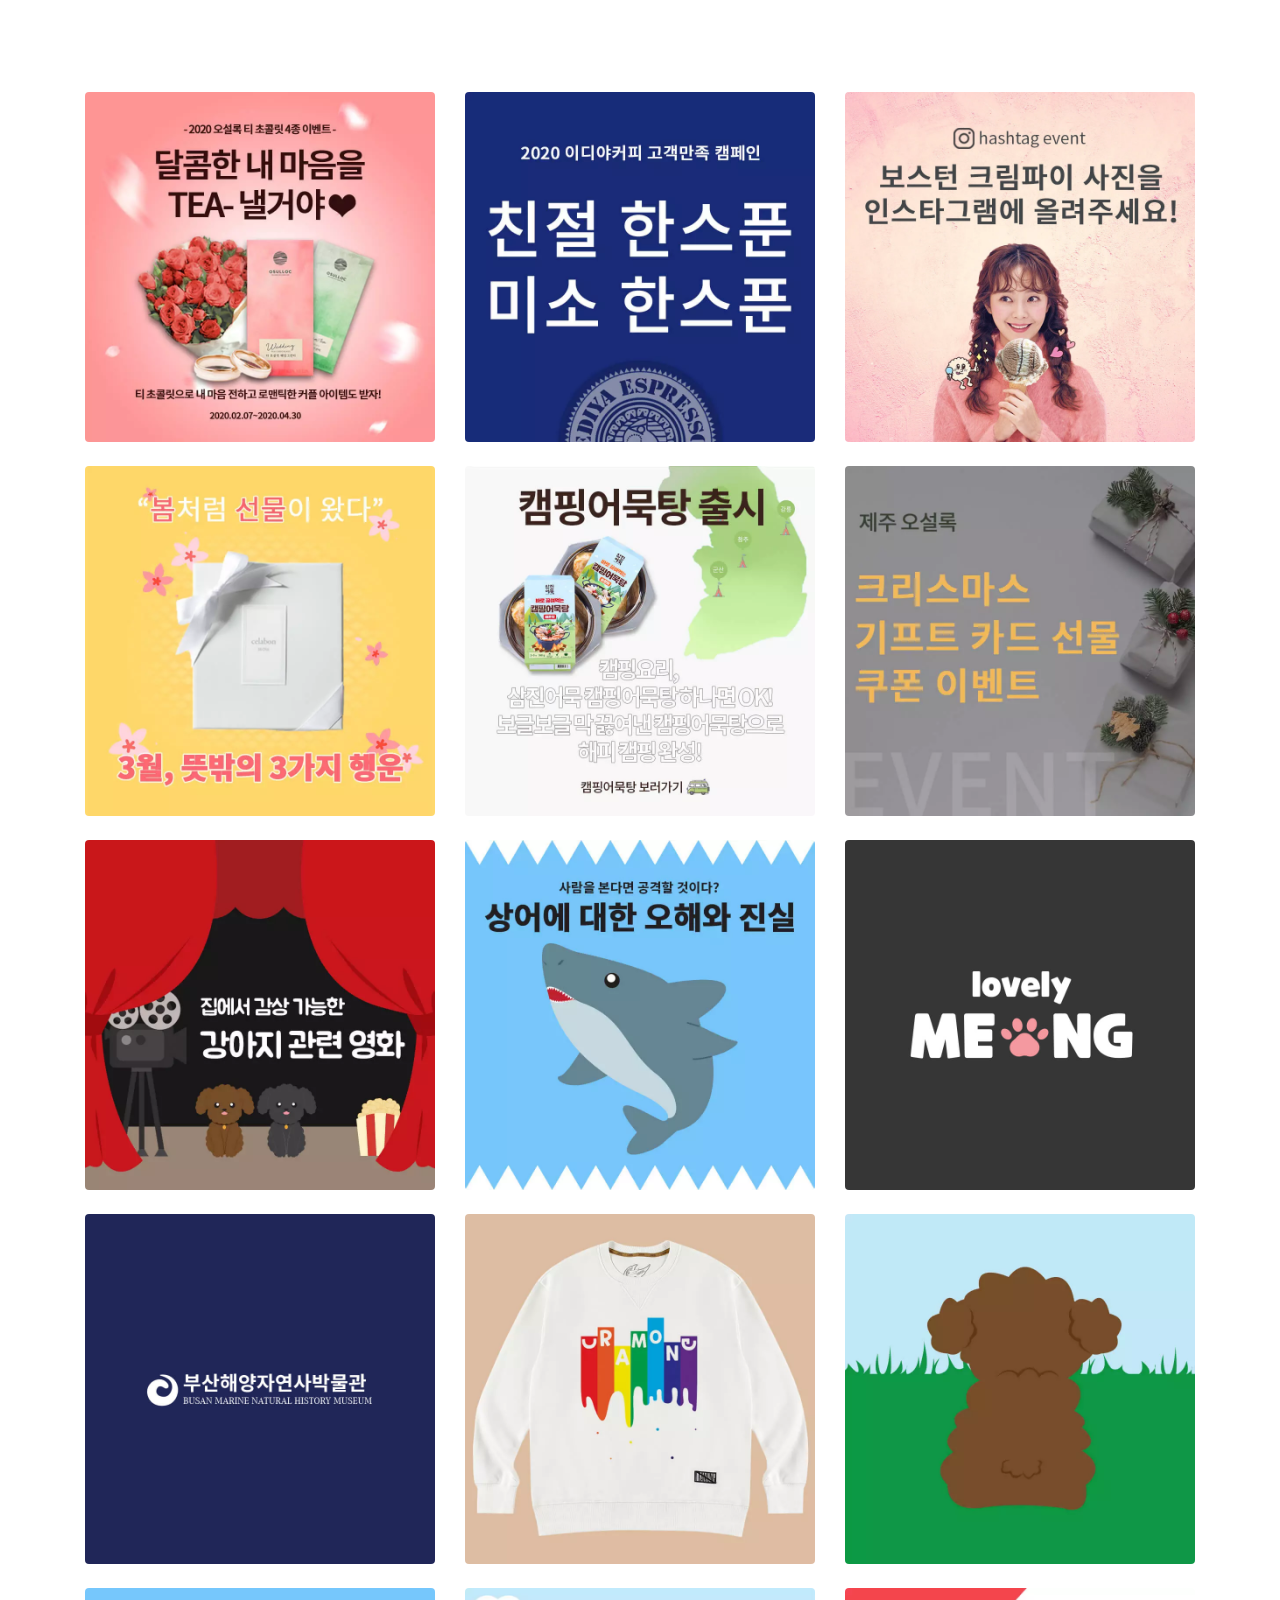
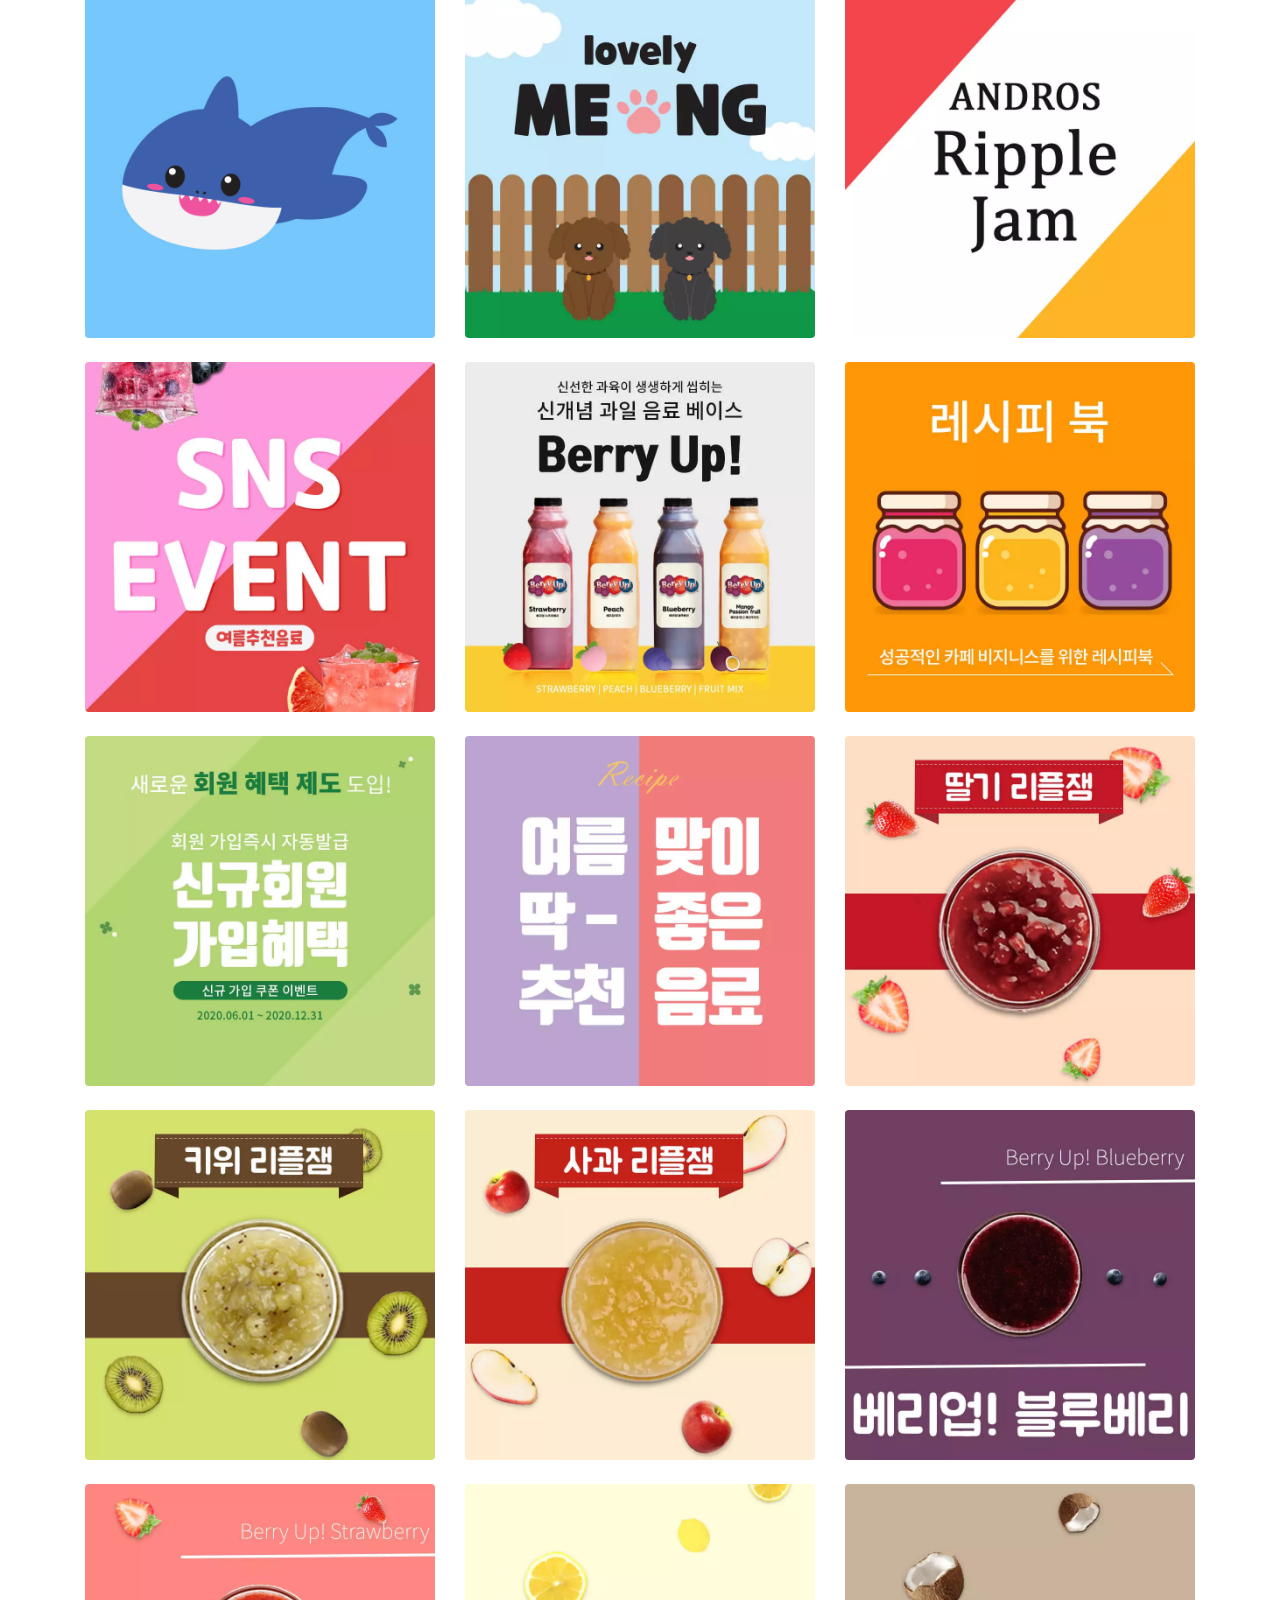
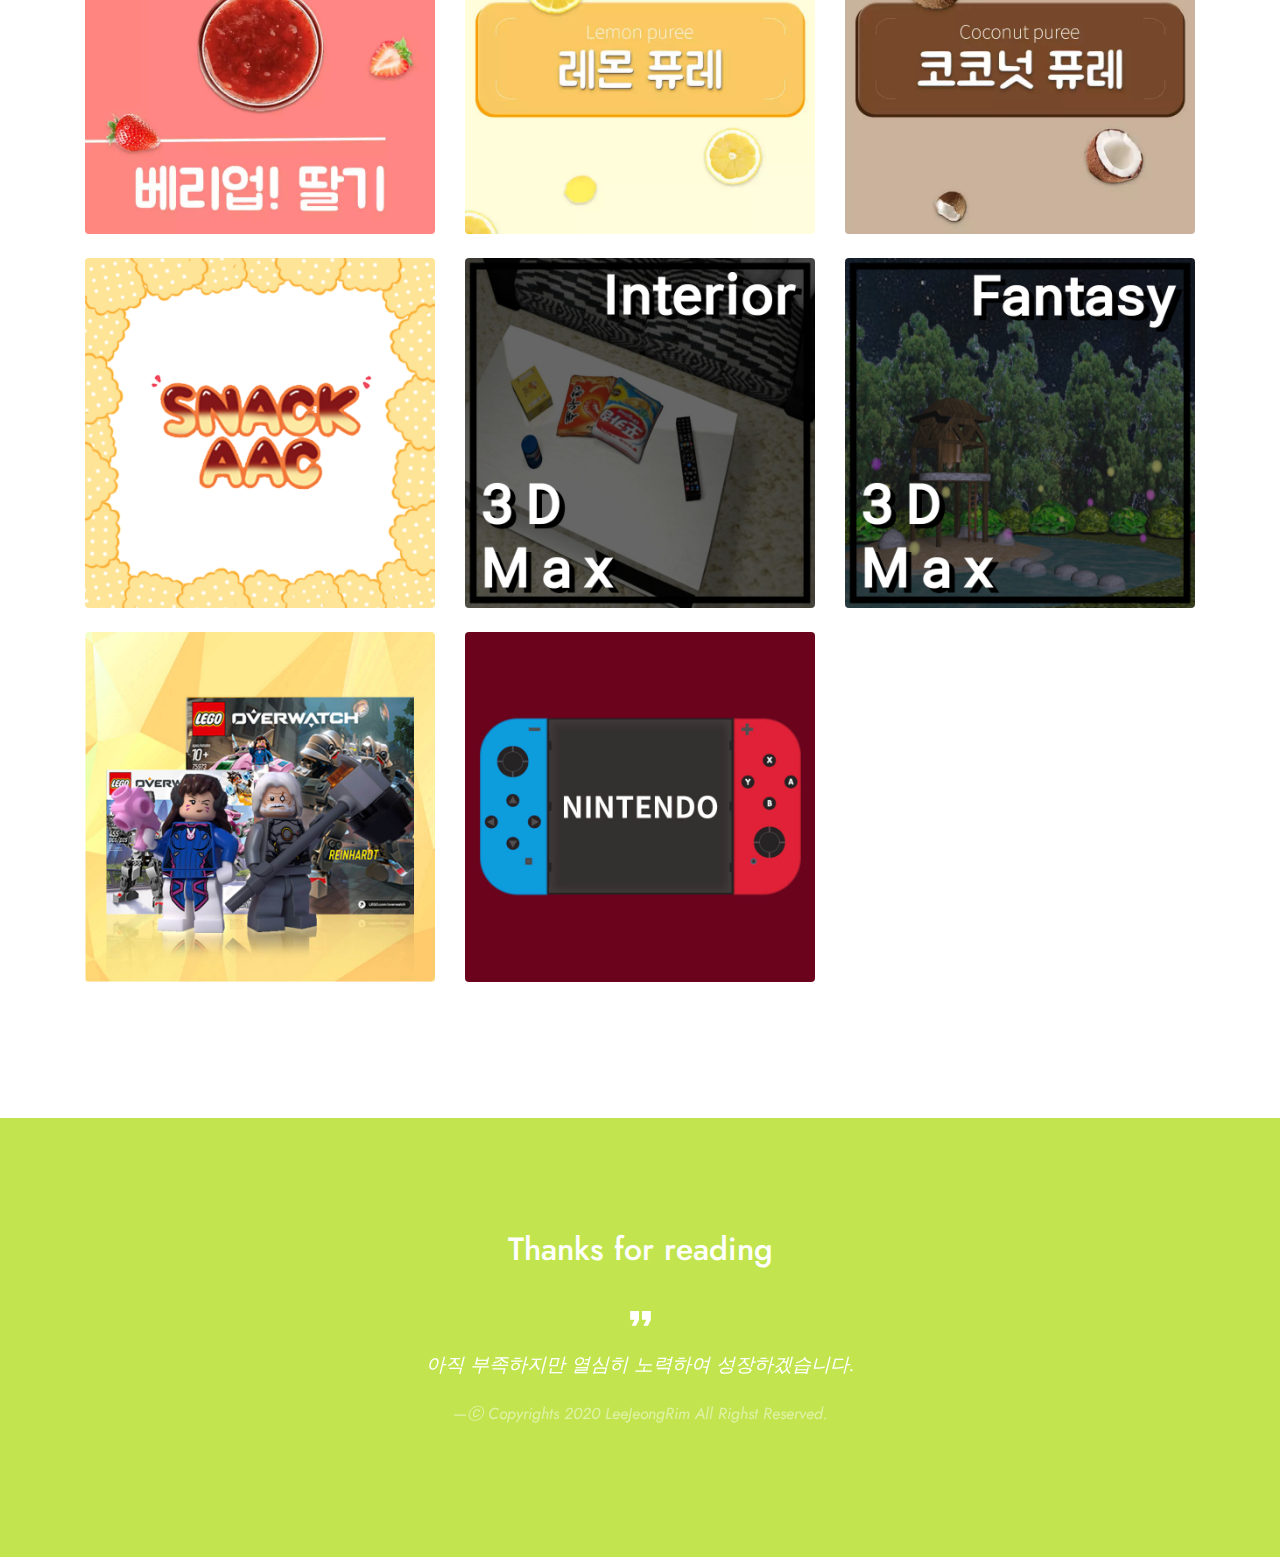
==== commit e1d8a535: "up" ====
--- a/index.html
+++ b/index.html
@@ -370,14 +370,15 @@
         <div class="row justify-content-center mb-5" data-aos="fade">
           <div id="filters" class="filters text-center button-group col-md-7">
             <button class="btn btn-primary active" data-filter="*">All</button><br>
-            <button class="btn btn-primary" data-filter=".web_banner">웹배너</button>
+            <button class="btn btn-primary" data-filter=".web_banner"><!--웹-->배너</button>
             <button class="btn btn-primary" data-filter=".sns">SNS</button>
             <button class="btn btn-primary" data-filter=".cibi">CIBI</button>
             <button class="btn btn-primary" data-filter=".pen">편집물</button><br>
             <button class="btn btn-primary" data-filter=".char">캐릭터</button>
-            <button class="btn btn-primary" data-filter=".shopping_banner">쇼핑몰배너</button>
+            <!--<button class="btn btn-primary" data-filter=".shopping_banner">쇼핑몰배너</button>-->
             <button class="btn btn-primary" data-filter=".shopping_detail">상세페이지</button>
-            <!--<button class="btn btn-primary" data-filter=".app_apk">APP</button>-->
+            <button class="btn btn-primary" data-filter=".app_apk">APP</button>
+            <button class="btn btn-primary" data-filter=".3dmax">3D</button>
           </div>
         </div>  
         
@@ -497,29 +498,29 @@
           </div>
           
           
-          <!--쇼핑몰배너-->
-          <div class="item shopping_banner col-6 col-sm-6 col-md-6 col-lg-4 col-xl-4 mb-4">
+          <!--쇼핑몰배너// 그냥 배너에 몰음-->
+          <div class="item web_banner col-6 col-sm-6 col-md-6 col-lg-4 col-xl-4 mb-4">
             <a href="images/sp_banner1_b.jpg" class="item-wrap fancybox"> 
               <span class="icon-search2" style="text-align: center"><br>Fruit Jam<br>배너#1</span>
               <img class="img-fluid" src="images/sp_banner1_a.webp">
             </a>
           </div>     
           
-          <div class="item shopping_banner col-6 col-sm-6 col-md-6 col-lg-4 col-xl-4 mb-4">
+          <div class="item web_banner col-6 col-sm-6 col-md-6 col-lg-4 col-xl-4 mb-4">
             <a href="images/sp_banner2_b.jpg" class="item-wrap fancybox">
               <span class="icon-search2" style="text-align: center"><br>Fruit Jam<br>배너#2</span>
               <img class="img-fluid" src="images/sp_banner2_a.webp">
             </a>
           </div>
           
-          <div class="item shopping_banner col-6 col-sm-6 col-md-6 col-lg-4 col-xl-4 mb-4">
+          <div class="item web_banner col-6 col-sm-6 col-md-6 col-lg-4 col-xl-4 mb-4">
             <a href="images/sp_banner3_b.jpg" class="item-wrap fancybox">
               <span class="icon-search2" style="text-align: center"><br>Fruit Jam<br>배너#3</span>
               <img class="img-fluid" src="images/sp_banner3_a.webp">
             </a>
           </div>
           
-          <div class="item shopping_banner col-6 col-sm-6 col-md-6 col-lg-4 col-xl-4 mb-4">
+          <div class="item web_banner col-6 col-sm-6 col-md-6 col-lg-4 col-xl-4 mb-4">
             <a href="images/sp_banner4_b.jpg" class="item-wrap fancybox">
               <span class="icon-search2" style="text-align: center"><br>Fruit Jam<br>배너#4</span>
               <img class="img-fluid" src="images/sp_banner4_a.webp">
@@ -590,34 +591,48 @@
             </a>
           </div>
           
-          <!--app
+          <!--app-->
           <div class="item app_apk col-6 col-sm-6 col-md-6 col-lg-4 col-xl-4 mb-4">
-            <a href="images/lovelymeong_all_b.jpg" class="item-wrap fancybox">
+            <a href="images/app_b.jpg" class="item-wrap fancybox">
               <span class="icon-search2" style="text-align: center"><br>SNACK AAC<br>APP</span>
               <img class="img-fluid" src="images/app_a.png">
             </a>
-          </div>-->
-          
-          
-        </div>
-      </div>
-      
-      <!--닌텐도랑 레고 메인시안
-         <div class="item visual col-6 col-sm-6 col-md-6 col-lg-4 col-xl-4 mb-4">
+          </div>
+          
+          <!--3dmax-->
+          <div class="item 3dmax col-6 col-sm-6 col-md-6 col-lg-4 col-xl-4 mb-4">
+            <a href="images/3dmax1_b.jpg" class="item-wrap fancybox">
+              <span class="icon-search2" style="text-align: center"><br>3D<br>Max</span>
+              <img class="img-fluid" src="images/3dmax1_a.jpg">
+            </a>
+          </div>
+            
+          <div class="item 3dmax col-6 col-sm-6 col-md-6 col-lg-4 col-xl-4 mb-4">
+            <a href="images/3dmax2_b.jpg" class="item-wrap fancybox">
+              <span class="icon-search2" style="text-align: center"><br>3D<br>Max</span>
+              <img class="img-fluid" src="images/3dmax2_a.jpg">
+            </a>
+          </div>
+            
+            <!--닌텐도랑 레고 메인시안//우선 상세페이지란에 넣음-->
+         <div class="item shopping_detail col-6 col-sm-6 col-md-6 col-lg-4 col-xl-4 mb-4">
               <a href="images/layout2_b.jpg" class="item-wrap fancybox">
               <span class="icon-search2" style="text-align: center"><br>LOGO<br>메인시안</span>
               <img class="img-fluid" src="images/layout2_a.jpg">
             </a>
           </div>
          
-          <div class="item visual col-6 col-sm-6 col-md-6 col-lg-4 col-xl-4 mb-4">
+          <div class="item shopping_detail col-6 col-sm-6 col-md-6 col-lg-4 col-xl-4 mb-4">
               <a href="images/layout1_b.jpg" class="item-wrap fancybox">
               <span class="icon-search2" style="text-align: center"><br>Nintendo<br>메인시안</span>
               <img class="img-fluid" src="images/layout1_a.jpg">
             </a>
           </div>
-          -->
-
+            
+            
+        </div>
+      </div>
+      
     </section>
 
 <!-------------나머지끝----------------->
